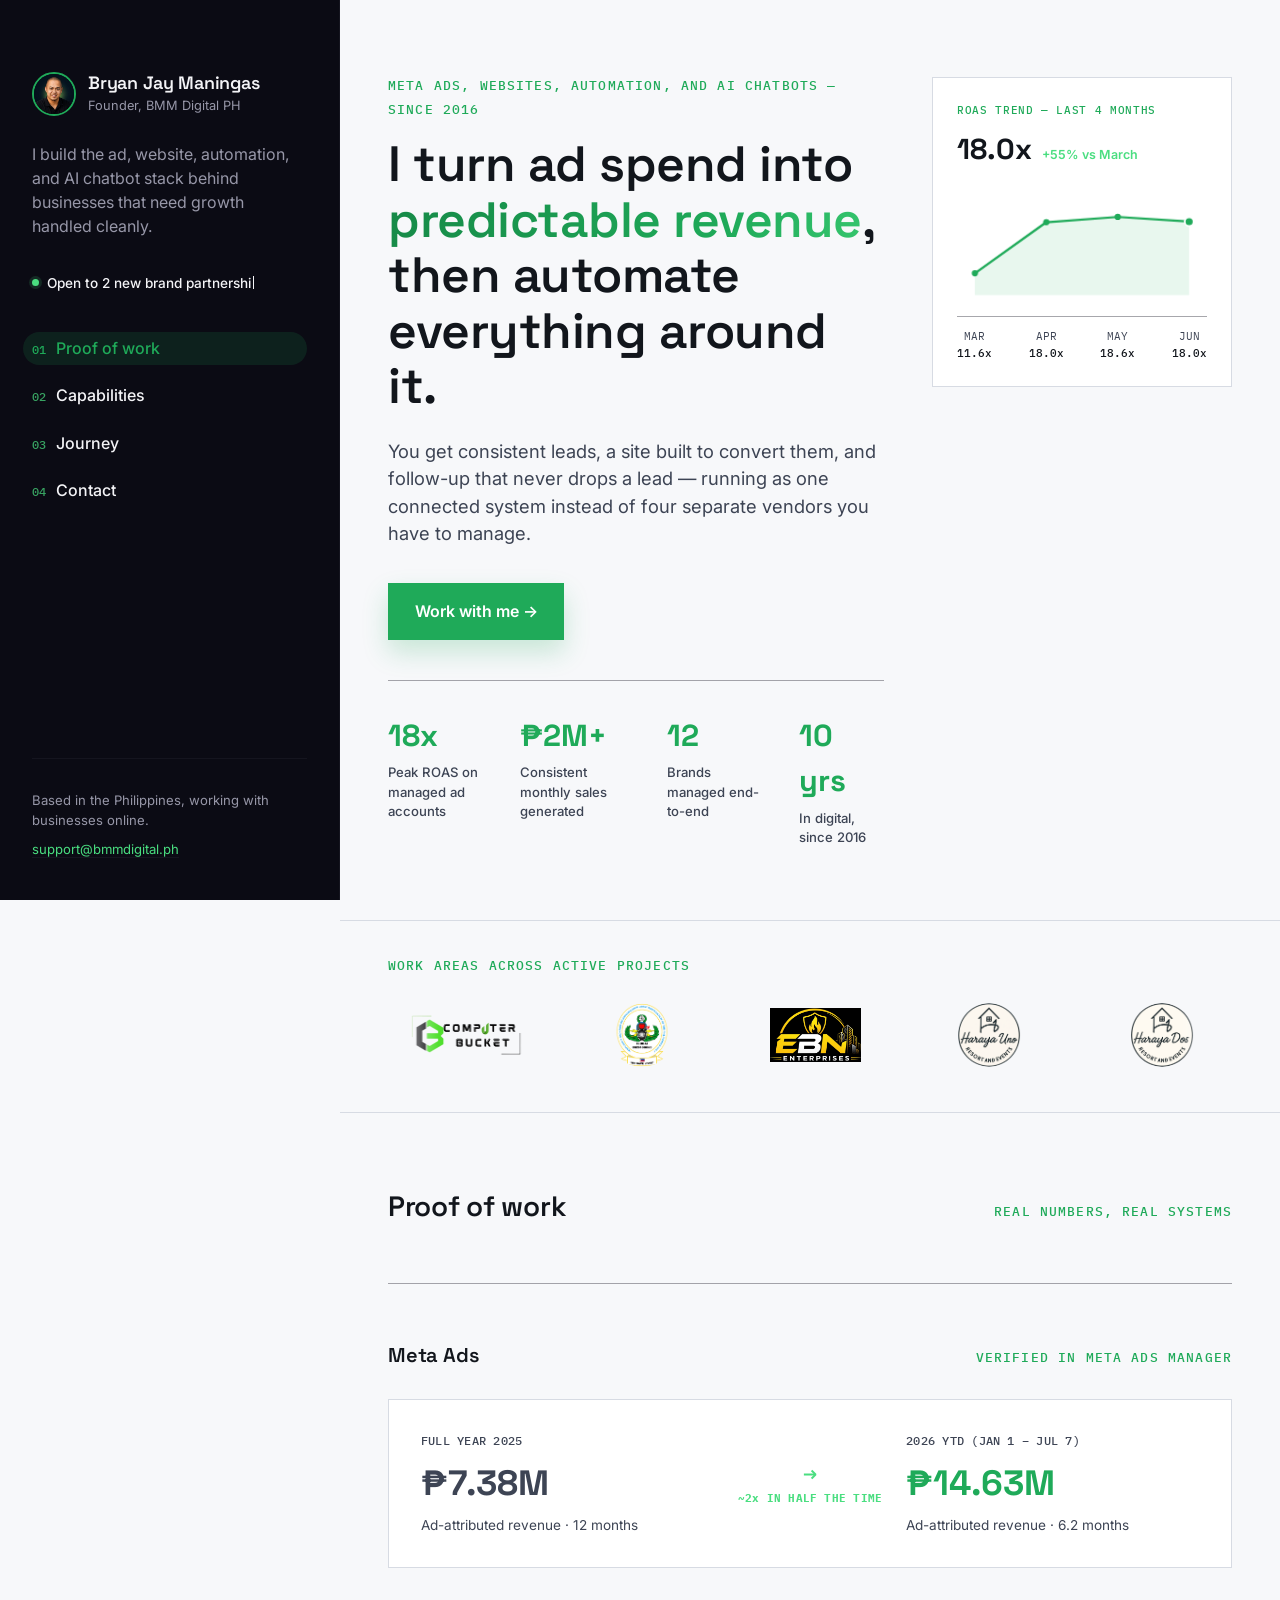
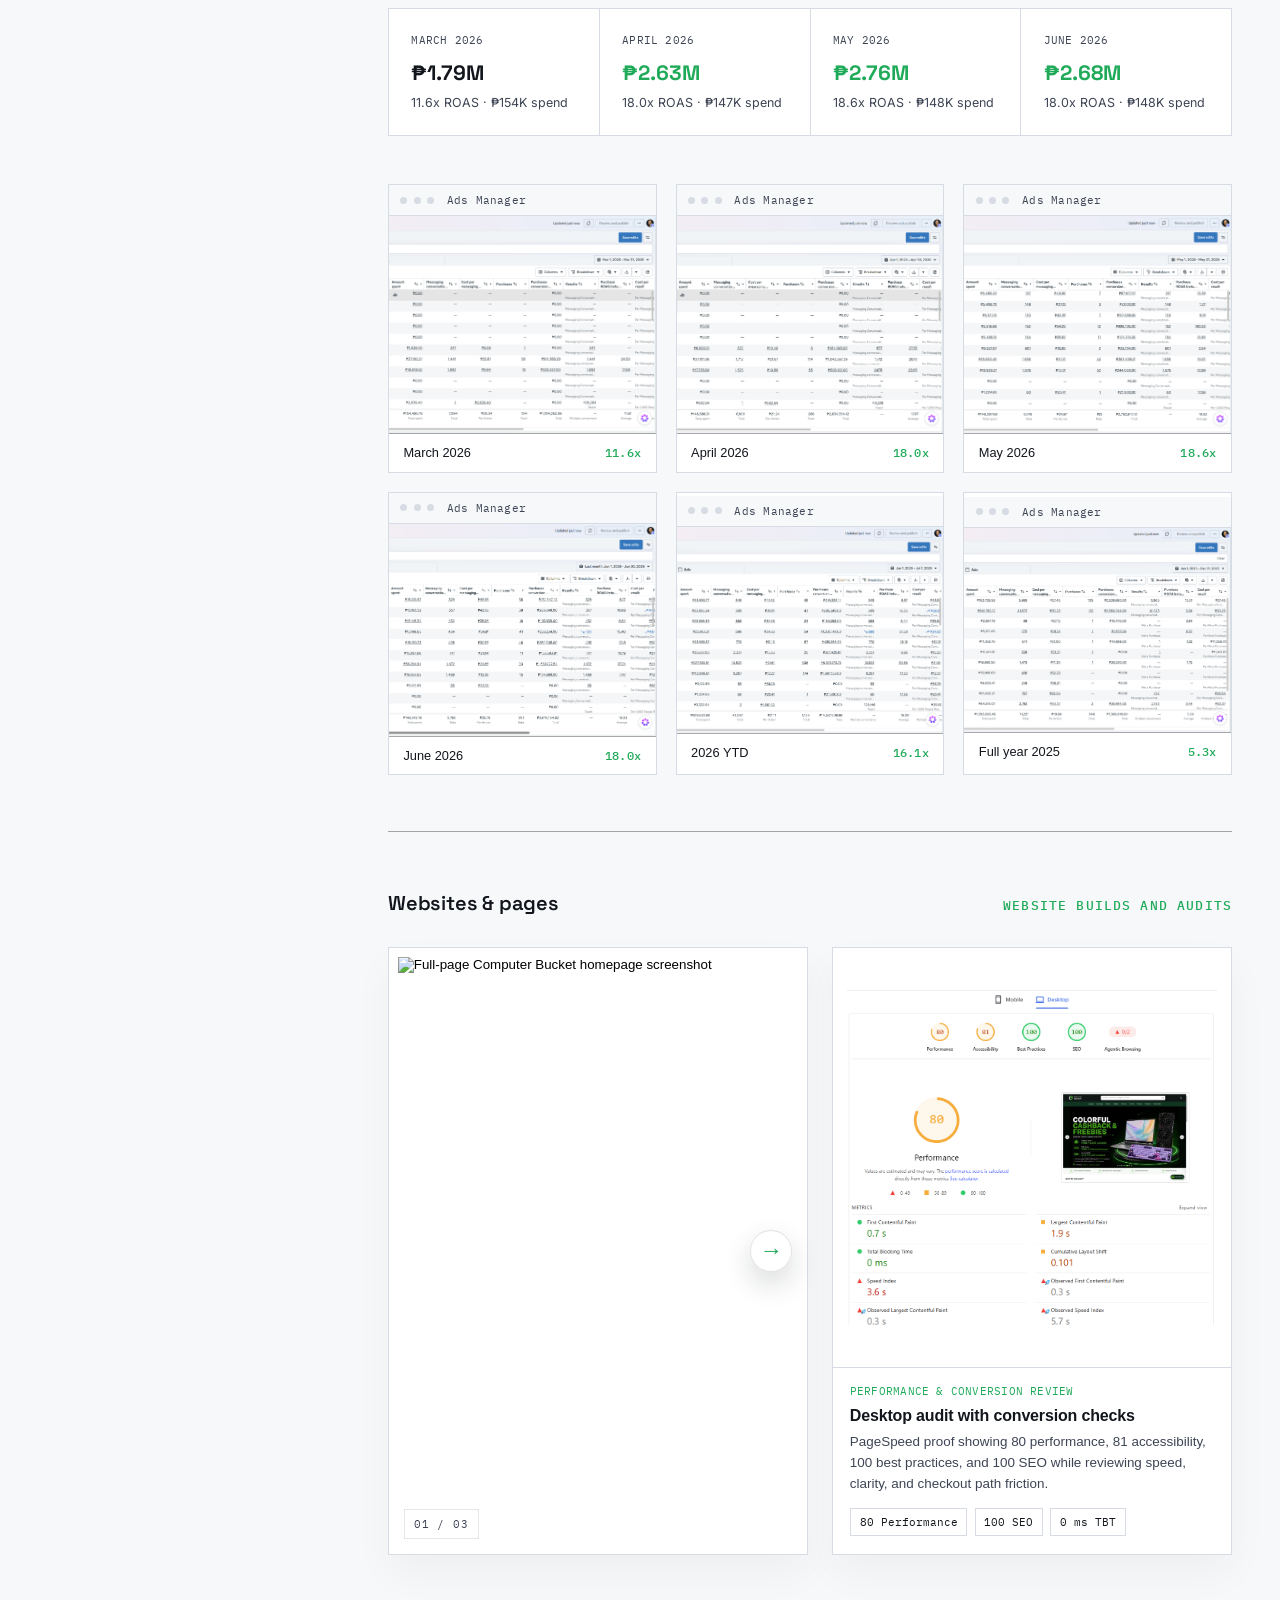
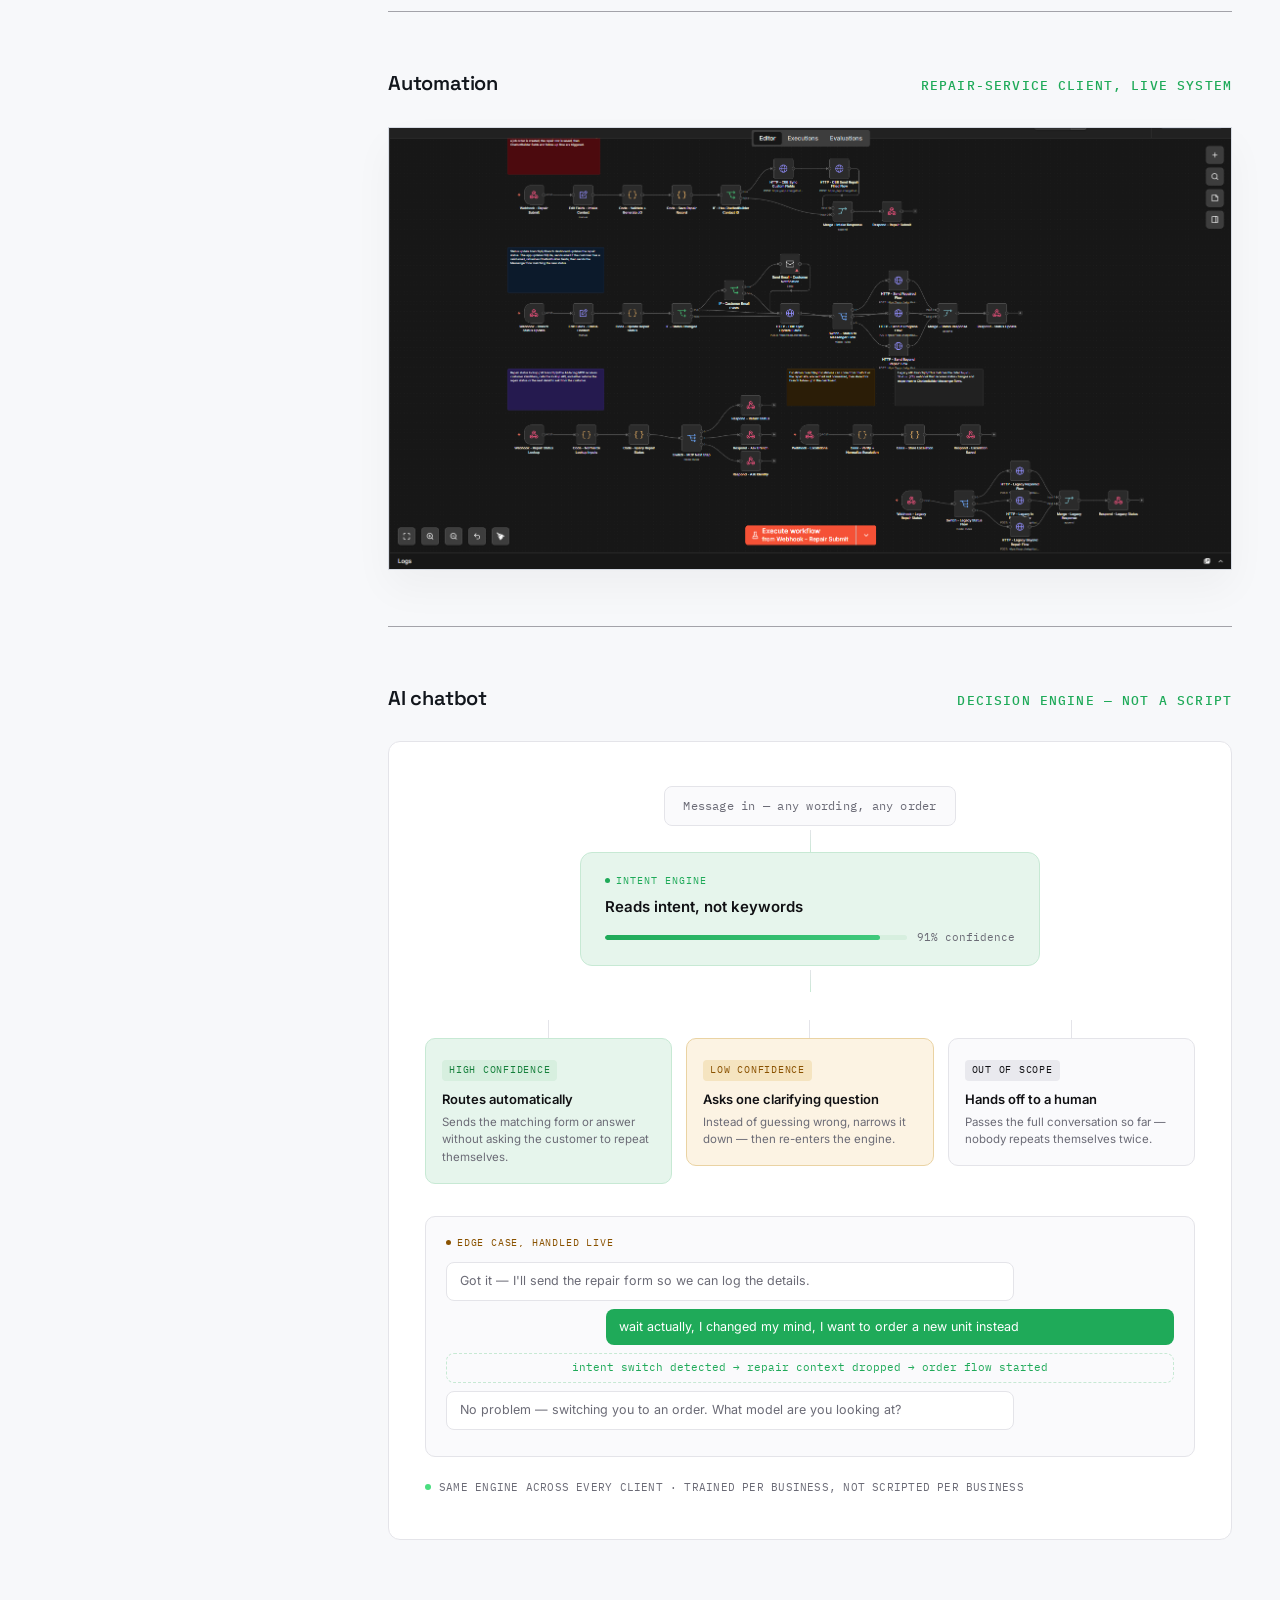
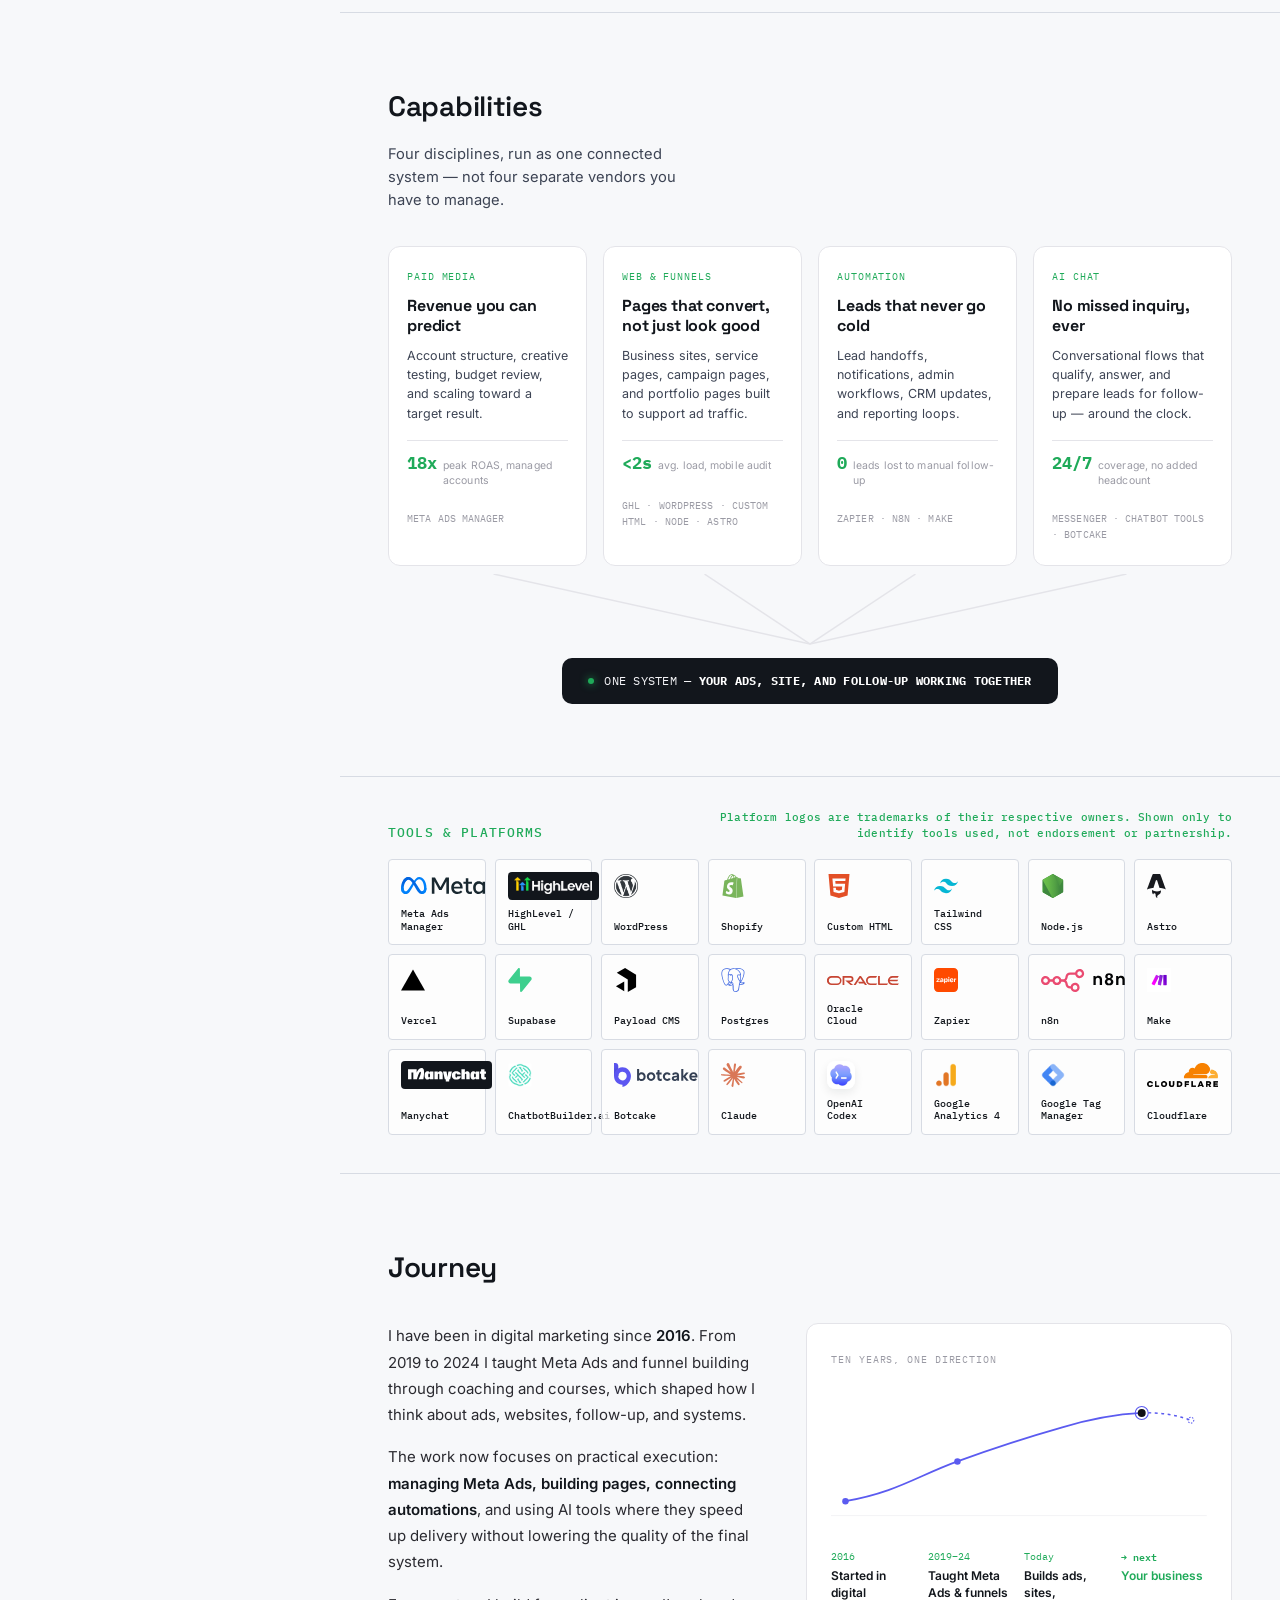
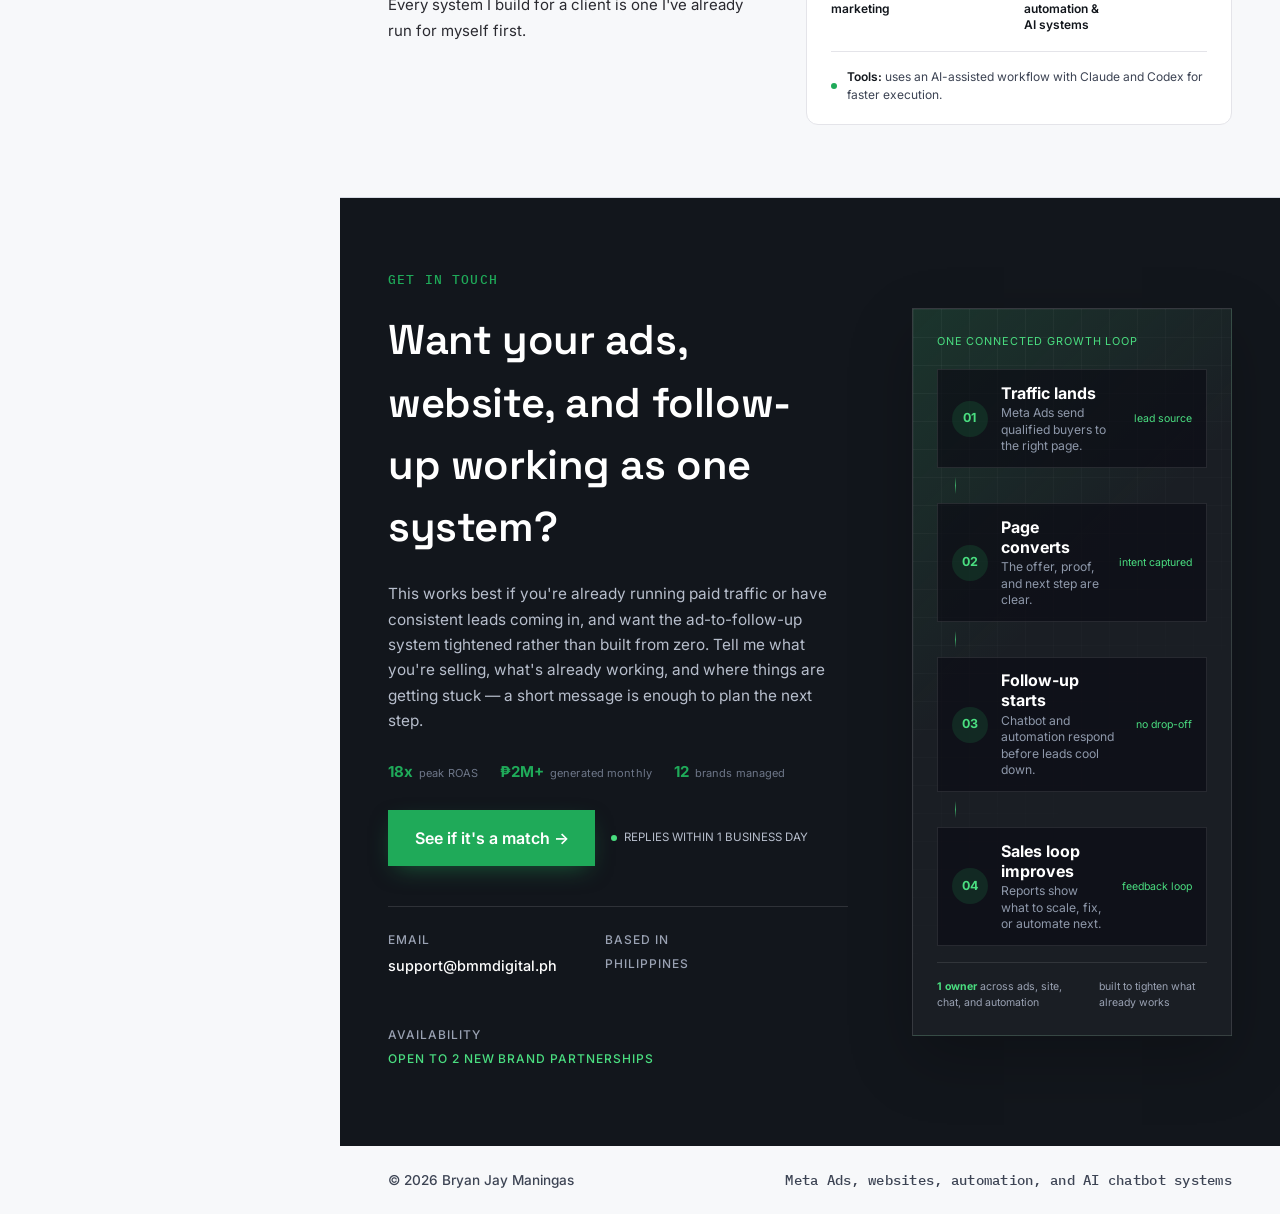
==== index.html @ abdeba74 "chore: snapshot bry portfolio from VM2" ====
<!DOCTYPE html>
<html lang="en">
<head>
<meta charset="UTF-8">
<meta name="viewport" content="width=device-width, initial-scale=1.0">
<title>Bryan Jay Maningas — Meta Ads, Websites, Automation and AI Chatbots</title>
<meta name="description" content="Bryan Jay Maningas helps growth-focused businesses turn ad spend into predictable revenue with Meta Ads, conversion-focused websites, automation, and AI chatbot systems.">
<link rel="icon" href="/favicon.png?v=20260708-profile" type="image/png">
<link rel="apple-touch-icon" href="/apple-touch-icon.png?v=20260708-profile">
<link rel="preconnect" href="https://fonts.googleapis.com">
<link rel="preconnect" href="https://fonts.gstatic.com" crossorigin>
<link href="https://fonts.googleapis.com/css2?family=Space+Grotesk:wght@400;500;600;700&family=Inter:wght@400;500;600&family=IBM+Plex+Mono:wght@400;500&display=swap" rel="stylesheet">
<style>
  :root{
    --base:#F7F8FA;
    --panel:#FFFFFF;
    --ink:#12161C;
    --slate:#3D4454;
    --line:#D7DBE3;
    --accent:#1FAA59;
    --accent-dim:#E8F7EE;
    --signal:#4ADE80;
  }

  *{margin:0;padding:0;box-sizing:border-box;}

  html{scroll-behavior:smooth;}
  @media (prefers-reduced-motion: reduce){
    html{scroll-behavior:auto;}
    *{animation-duration:0.01ms !important; transition-duration:0.01ms !important;}
  }

  body{
    background:var(--base);
    color:var(--ink);
    font-family:'Inter',system-ui,sans-serif;
    line-height:1.5;
    -webkit-font-smoothing:antialiased;
  }

  a{color:inherit;}

  img,
  svg{
    display:block;
    max-width:100%;
  }

  img{height:auto;}

  main,
  section,
  .shell,
  .sidebar,
  .brand,
  .hero-grid,
  .hero-content,
  .hero-chart-card,
  .hero-stats,
  .spec-card,
  .capability,
  .proof-shot,
  .proof-placeholder,
  .chat-preview,
  .contact-section{
    min-width:0;
  }

  .eyebrow,
  h1,
  h2,
  h3,
  p{
    overflow-wrap:break-word;
  }

  :focus-visible{
    outline:2px solid var(--accent);
    outline-offset:3px;
  }

  .mono{
    font-family:'IBM Plex Mono',monospace;
    letter-spacing:0.02em;
  }

  .eyebrow{
    font-family:'IBM Plex Mono',monospace;
    font-size:0.8rem;
    font-weight:500;
    letter-spacing:0.09em;
    text-transform:uppercase;
    color:var(--accent);
  }

  h1,h2,h3{
    font-family:'Space Grotesk',sans-serif;
    font-weight:600;
    letter-spacing:-0.01em;
  }

  /* ---------- LAYOUT SHELL ---------- */
  .shell{
    display:grid;
    grid-template-columns:340px minmax(0,1fr);
    min-height:100vh;
    width:100%;
    max-width:none;
    margin:0;
  }

  @media (max-width:920px){
    .shell{grid-template-columns:1fr;}
  }

  /* ---------- SIDEBAR ---------- */
  .sidebar{
    background:#0B0B14;
    border-right:1px solid #23233066;
    padding:4.5rem 2rem 2.5rem;
    position:sticky;
    top:0;
    height:100vh;
    display:flex;
    flex-direction:column;
    justify-content:space-between;
  }

  @media (max-width:920px){
    .sidebar{
      position:static;
      height:auto;
      border-right:none;
      border-bottom:1px solid #23233066;
      padding:2rem 1.5rem 2.5rem;
    }
  }

  .brand{
    display:flex;
    align-items:center;
    gap:0.75rem;
    margin-bottom:1.6rem;
  }

  .brand-photo{
    width:44px;
    height:44px;
    border-radius:50%;
    object-fit:cover;
    border:2px solid var(--accent);
    flex-shrink:0;
  }

  .brand-name{
    font-family:'Space Grotesk',sans-serif;
    font-weight:600;
    font-size:1.12rem;
    letter-spacing:-0.01em;
    line-height:1.2;
    color:#F4F4F7;
  }
  .brand-role{
    font-size:0.8rem;
    color:#9797A8;
    margin-top:0.15rem;
  }

  .tagline{
    font-size:1rem;
    color:#9797A8;
    max-width:26ch;
    margin-bottom:2.2rem;
  }

  .status-row{
    display:flex;
    align-items:center;
    gap:0.5rem;
    font-size:0.85rem;
    font-weight:500;
    color:#F4F4F7;
    margin-bottom:2.4rem;
  }
  .availability-typewriter{
    color:#F4F4F7;
    white-space:nowrap;
    min-height:1.2em;
  }
  .availability-typewriter::after{
    content:"";
    display:inline-block;
    height:1em;
    margin-left:2px;
    border-right:1px solid currentColor;
    vertical-align:-0.1em;
    animation:typewriter-caret-blink 0.72s step-end infinite;
  }
  .status-dot{
    width:7px;
    height:7px;
    border-radius:50%;
    background:var(--signal);
    box-shadow:0 0 0 3px rgba(74,222,128,0.15);
    flex-shrink:0;
    animation:status-pulse 1.5s ease-in-out infinite;
  }
  @keyframes status-pulse{
    0%,100%{
      transform:scale(1);
      box-shadow:0 0 0 3px rgba(74,222,128,0.15);
      opacity:1;
    }
    50%{
      transform:scale(1.25);
      box-shadow:0 0 0 7px rgba(74,222,128,0.05);
      opacity:0.72;
    }
  }
  @keyframes typewriter-caret-blink{
    0%,100%{opacity:1;}
    50%{opacity:0;}
  }
  @media (prefers-reduced-motion: reduce){
    .status-dot{animation:none;}
    .availability-typewriter::after{animation:none;}
  }

  nav.primary-nav ul{
    list-style:none;
    display:flex;
    flex-direction:column;
    gap:0.9rem;
  }
  nav.primary-nav a{
    text-decoration:none;
    font-size:1rem;
    font-weight:500;
    color:#F4F4F7;
    display:flex;
    align-items:baseline;
    gap:0.6rem;
    margin-left:-0.55rem;
    padding:0.28rem 0.55rem;
    border-radius:999px;
    transition:background 160ms ease, color 160ms ease;
  }
  nav.primary-nav a .mono{
    font-size:0.78rem;
    color:#4ADE80;
    opacity:0.72;
    font-weight:500;
  }
  nav.primary-nav a:hover{
    color:#4ADE80;
    background:rgba(31,170,89,0.08);
  }
  nav.primary-nav a.is-active{
    color:var(--accent);
    background:rgba(31,170,89,0.14);
  }
  nav.primary-nav a.is-active .mono{
    color:var(--accent);
    opacity:1;
  }

  .sidebar-footer{
    font-size:0.82rem;
    color:#9797A8;
    padding-top:2rem;
    border-top:1px solid #23233066;
    margin-top:2.5rem;
  }
  .sidebar-footer p{color:#9797A8;}
  .sidebar-footer a{
    color:#4ADE80;
    text-decoration:underline;
    text-decoration-color:#23233066;
    text-underline-offset:3px;
  }
  .sidebar-footer a:hover{
    color:#F4F4F7;
    text-decoration-color:#4ADE80;
  }

  @media (max-width:920px){
    .sidebar-footer, nav.primary-nav{display:none;}
  }

  /* ---------- MAIN ---------- */
  main{
    width:100%;
    max-width:1280px;
    justify-self:center;
    padding:0;
  }

  section{
    padding:4.5rem 3rem;
    border-bottom:1px solid var(--line);
  }
  @media (max-width:920px){
    section{padding:3rem 1.5rem;}
  }

  /* ---------- HERO ---------- */
  .hero-grid{
    display:grid;
    grid-template-columns:1fr 300px;
    gap:3rem;
    align-items:start;
  }
  @media (max-width:920px){
    .hero-grid{grid-template-columns:1fr;}
  }

  .hero h1{
    font-size:clamp(2.1rem, 4vw, 3.1rem);
    line-height:1.12;
    max-width:18ch;
    margin:1rem 0 1.5rem;
  }
  .hero h1 em{
    font-style:normal;
    color:var(--accent);
  }
  .hero h1 em.hero-aurora-word{
    position:relative;
    display:inline-block;
    color:transparent;
    isolation:isolate;
    vertical-align:baseline;
  }
  .hero h1 em.hero-aurora-word::after{
    content:attr(data-text);
    position:absolute;
    inset:0;
    z-index:2;
    color:transparent;
    background:linear-gradient(110deg, #168947 0%, var(--accent) 28%, var(--signal) 50%, #128A47 72%, var(--accent) 100%);
    background-size:260% 100%;
    -webkit-background-clip:text;
    background-clip:text;
    animation:hero-aurora-text 5.5s ease-in-out infinite;
  }
  @keyframes hero-aurora-text{
    0%,100%{background-position:0% 50%;}
    50%{background-position:100% 50%;}
  }
  @media (prefers-reduced-motion: reduce){
    .hero h1 em.hero-aurora-word::after{animation:none;}
  }
  .hero p{
    font-size:1.15rem;
    color:var(--slate);
    max-width:54ch;
    margin-bottom:2.2rem;
  }

  .hero-stats{
    display:grid;
    grid-template-columns:repeat(4,auto);
    gap:2.2rem;
    margin-top:2.5rem;
    padding-top:2rem;
    border-top:1px solid #23233066;
  }
  @media (max-width:760px){
    .hero-stats{grid-template-columns:1fr 1fr; gap:1.8rem;}
  }
  .stat-value{
    font-family:'Space Grotesk',sans-serif;
    font-size:1.9rem;
    font-weight:700;
    color:var(--accent);
  }
  .stat-label{
    font-size:0.82rem;
    font-weight:500;
    color:var(--slate);
    margin-top:0.3rem;
    max-width:14ch;
  }

  /* Hero chart card */
  .hero-chart-card{
    border:1px solid var(--line);
    background:var(--panel);
    padding:1.5rem;
    margin-top:0.3rem;
  }
  .hero-chart-eyebrow{
    font-size:0.68rem;
    font-weight:500;
    letter-spacing:0.06em;
    color:var(--accent);
    display:block;
  }
  .hero-chart-headline{
    display:flex;
    align-items:baseline;
    gap:0.6rem;
    margin:0.6rem 0 1.1rem;
    flex-wrap:wrap;
  }
  .hero-chart-value{
    font-family:'Space Grotesk',sans-serif;
    font-size:1.8rem;
    font-weight:700;
    color:var(--ink);
  }
  .hero-chart-delta{
    font-size:0.78rem;
    font-weight:600;
    color:var(--signal);
  }
  .hero-chart-svg{
    width:100%;
    height:auto;
    display:block;
  }
  .hero-chart-labels{
    display:flex;
    justify-content:space-between;
    margin-top:0.7rem;
    padding-top:0.7rem;
    border-top:1px solid #23233066;
    font-family:'IBM Plex Mono',monospace;
    font-size:0.66rem;
    color:var(--slate);
    text-align:center;
    line-height:1.6;
  }
  .hero-chart-labels b{
    color:var(--ink);
    font-weight:500;
  }

  /* Stack strip */
  .stack-strip{
    padding:2.4rem 3rem;
    border-bottom:1px solid var(--line);
    display:block;
  }
  .stack-strip.stack-supporting{
    padding:2rem 3rem 2.4rem;
  }
  @media (max-width:920px){
    .stack-strip{padding:1.8rem 1.5rem;}
    .stack-strip.stack-supporting{padding:1.6rem 1.5rem 2rem;}
  }
  .stack-heading{
    display:flex;
    align-items:flex-end;
    justify-content:space-between;
    gap:1.5rem;
    margin-bottom:1.1rem;
  }
  .stack-disclaimer{
    max-width:34rem;
    margin:0;
    font-family:'IBM Plex Mono',monospace;
    font-size:0.66rem;
    font-weight:500;
    line-height:1.55;
    letter-spacing:0.02em;
    color:var(--accent);
    text-align:right;
  }
  .stack-logos{
    display:grid;
    grid-template-columns:repeat(auto-fit,minmax(128px,1fr));
    gap:0.7rem;
  }
  .stack-strip.stack-supporting .stack-logos{
    grid-template-columns:repeat(8,minmax(0,1fr));
    gap:0.55rem;
  }
  .stack-logo-card{
    min-height:88px;
    padding:0.85rem 0.9rem;
    background:rgba(255,255,255,0.72);
    border:1px solid var(--line);
    border-radius:4px;
    display:flex;
    flex-direction:column;
    justify-content:space-between;
    gap:0.75rem;
    box-shadow:0 8px 20px rgba(18,22,28,0.035);
    transition:transform 180ms ease, border-color 180ms ease, box-shadow 180ms ease, background 180ms ease;
  }
  .stack-logo-card:hover{
    transform:translateY(-2px);
    border-color:rgba(31,170,89,0.28);
    background:#fff;
    box-shadow:0 14px 28px rgba(18,22,28,0.07);
  }
  .stack-logo-mark{
    height:34px;
    display:flex;
    align-items:center;
    justify-content:flex-start;
  }
  .stack-logo-mark img{
    width:auto;
    max-width:98px;
    max-height:31px;
    object-fit:contain;
  }
  .stack-logo-mark.is-dark{
    width:max-content;
    min-width:86px;
    padding:0.32rem 0.5rem;
    background:#12161C;
    border-radius:4px;
  }
  .stack-logo-mark.is-dark img{
    max-width:92px;
    max-height:22px;
  }
  .stack-logo-mark.is-wide img{
    max-width:110px;
  }
  .stack-logo-mark.is-app-icon img{
    width:34px;
    height:34px;
    max-width:34px;
    max-height:34px;
    border-radius:8px;
    object-fit:cover;
    box-shadow:0 4px 10px rgba(18,22,28,0.08);
  }
  .stack-logo-name{
    font-family:'IBM Plex Mono',monospace;
    font-size:0.68rem;
    font-weight:500;
    color:var(--ink);
    line-height:1.35;
  }
  .stack-strip.stack-supporting .stack-logo-card{
    min-height:74px;
    padding:0.7rem 0.75rem;
    gap:0.55rem;
    box-shadow:none;
  }
  .stack-strip.stack-supporting .stack-logo-mark{
    height:28px;
  }
  .stack-strip.stack-supporting .stack-logo-mark img{
    max-width:84px;
    max-height:24px;
  }
  .stack-strip.stack-supporting .stack-logo-mark.is-dark{
    min-width:74px;
    padding:0.24rem 0.42rem;
  }
  .stack-strip.stack-supporting .stack-logo-mark.is-dark img{
    max-width:78px;
    max-height:18px;
  }
  .stack-strip.stack-supporting .stack-logo-mark.is-wide img{
    max-width:94px;
  }
  .stack-strip.stack-supporting .stack-logo-mark.is-app-icon img{
    width:28px;
    height:28px;
    max-width:28px;
    max-height:28px;
  }
  .stack-strip.stack-supporting .stack-logo-name{
    font-size:0.62rem;
    line-height:1.25;
  }
  .stack-text-mark{
    width:max-content;
    min-width:58px;
    padding:0.3rem 0.55rem;
    border:1px solid var(--line);
    border-radius:4px;
    background:var(--panel);
    font-family:'IBM Plex Mono',monospace;
    font-size:0.74rem;
    font-weight:500;
    letter-spacing:0.01em;
    color:var(--ink);
  }
  @media (max-width:1180px){
    .stack-strip.stack-supporting .stack-logos{
      grid-template-columns:repeat(4,minmax(0,1fr));
    }
  }
  @media (max-width:760px){
    .stack-heading{
      display:block;
    }
    .stack-disclaimer{
      margin-top:0.75rem;
      text-align:left;
    }
    .stack-logos{
      grid-template-columns:repeat(2,minmax(0,1fr));
      gap:0.65rem;
    }
    .stack-strip.stack-supporting .stack-logos{
      grid-template-columns:repeat(2,minmax(0,1fr));
    }
    .stack-logo-card{
      min-height:84px;
      padding:0.78rem;
    }
  }

  .btn-primary{
    display:inline-flex;
    align-items:center;
    gap:0.5rem;
    background:var(--accent);
    color:#fff;
    text-decoration:none;
    font-size:1rem;
    font-weight:600;
    padding:0.95rem 1.6rem;
    border:1px solid var(--accent);
    transition:transform 180ms ease, background-color 180ms ease, border-color 180ms ease, box-shadow 180ms ease;
    transform:translateZ(0);
    box-shadow:0 12px 26px rgba(31,170,89,0.22);
  }
  .btn-primary:hover{
    background:#18894A;
    border-color:#18894A;
    transform:scale(1.02);
    box-shadow:0 16px 30px rgba(31,170,89,0.18);
  }
  .btn-primary:active{
    transform:scale(0.995);
  }
  @media (prefers-reduced-motion: reduce){
    .btn-primary{
      transition:none;
    }
    .btn-primary:hover,
    .btn-primary:active{
      transform:none;
      box-shadow:none;
    }
  }

  .stat-value{
    transition:opacity 220ms ease, transform 220ms ease;
  }
  .stat-value.is-pending{
    opacity:0.7;
    transform:translateY(4px);
  }
  .hero-chart-line,
  .hero-chart-area,
  .hero-chart-point{
    transition:opacity 240ms ease;
  }
  .hero-chart-svg.is-animating .hero-chart-line{
    stroke-dasharray:320;
    stroke-dashoffset:320;
    animation:hero-chart-line-draw 900ms cubic-bezier(0.22,1,0.36,1) forwards;
  }
  .hero-chart-svg.is-animating .hero-chart-area{
    opacity:0;
    animation:hero-chart-area-fade 560ms ease forwards;
    animation-delay:220ms;
  }
  .hero-chart-svg.is-animating .hero-chart-point{
    opacity:0;
    animation:hero-chart-point-fade 260ms ease forwards;
  }
  .hero-chart-svg.is-animating .hero-chart-point:nth-of-type(1){animation-delay:320ms;}
  .hero-chart-svg.is-animating .hero-chart-point:nth-of-type(2){animation-delay:430ms;}
  .hero-chart-svg.is-animating .hero-chart-point:nth-of-type(3){animation-delay:540ms;}
  .hero-chart-svg.is-animating .hero-chart-point:nth-of-type(4){animation-delay:650ms;}
  @keyframes hero-chart-line-draw{
    to{stroke-dashoffset:0;}
  }
  @keyframes hero-chart-area-fade{
    from{opacity:0;}
    to{opacity:1;}
  }
  @keyframes hero-chart-point-fade{
    from{opacity:0;}
    to{opacity:1;}
  }
  @media (prefers-reduced-motion: reduce){
    .hero-chart-svg.is-animating .hero-chart-line,
    .hero-chart-svg.is-animating .hero-chart-area,
    .hero-chart-svg.is-animating .hero-chart-point{
      animation:none;
      opacity:1;
      stroke-dasharray:none;
      stroke-dashoffset:0;
    }
    .stat-value{
      transition:none;
    }
    .stat-value.is-pending{
      opacity:1;
      transform:none;
    }
  }


  /* ---------- PROOF SECTION ---------- */
  .proof-compare{
    display:grid;
    grid-template-columns:1fr auto 1fr;
    gap:1.5rem;
    align-items:center;
    border:1px solid var(--line);
    background:var(--panel);
    padding:2rem;
    margin-bottom:2.5rem;
  }
  @media (max-width:760px){
    .proof-compare{grid-template-columns:1fr; text-align:center;}
  }
  .proof-compare-block .mono{
    font-size:0.72rem;
    font-weight:500;
    color:var(--slate);
    display:block;
    margin-bottom:0.5rem;
  }
  .proof-compare-value{
    font-family:'Space Grotesk',sans-serif;
    font-size:2.2rem;
    font-weight:700;
  }
  .proof-compare-value.dim{color:var(--slate);}
  .proof-compare-value.hot{color:var(--accent);}
  .proof-compare-sub{
    font-size:0.85rem;
    color:var(--slate);
    margin-top:0.3rem;
  }
  .proof-compare-arrow{
    font-family:'Space Grotesk',sans-serif;
    font-size:1.1rem;
    font-weight:700;
    color:var(--signal);
    text-align:center;
    white-space:nowrap;
  }
  .proof-compare-arrow .mono{
    font-size:0.7rem;
    color:var(--signal);
    display:block;
    margin-top:0.2rem;
  }

  .proof-months{
    display:grid;
    grid-template-columns:repeat(4,1fr);
    gap:1px;
    background:var(--line);
    border:1px solid var(--line);
    margin-bottom:3rem;
  }
  @media (max-width:760px){
    .proof-months{grid-template-columns:1fr 1fr;}
  }
  .proof-month{
    background:var(--panel);
    padding:1.4rem;
  }
  .proof-month .mono{
    font-size:0.7rem;
    color:var(--slate);
    display:block;
    margin-bottom:0.6rem;
  }
  .proof-month-rev{
    font-family:'Space Grotesk',sans-serif;
    font-size:1.3rem;
    font-weight:700;
  }
  .proof-month-rev.hit{color:var(--accent);}
  .proof-month-roas{
    font-size:0.78rem;
    color:var(--slate);
    margin-top:0.3rem;
  }

  .proof-gallery{
    display:grid;
    grid-template-columns:repeat(3,1fr);
    gap:1.2rem;
  }
  @media (max-width:760px){
    .proof-gallery{grid-template-columns:1fr 1fr;}
  }
  @media (max-width:500px){
    .proof-gallery{grid-template-columns:1fr;}
  }
  .proof-shot{
    border:1px solid var(--line);
    background:var(--panel);
    cursor:zoom-in;
    overflow:hidden;
    padding:0;
  }
  .proof-shot-chrome{
    display:flex;
    align-items:center;
    gap:0.4rem;
    padding:0.5rem 0.7rem;
    border-bottom:1px solid var(--line);
    background:var(--base);
  }
  .proof-shot-chrome span{
    width:7px;
    height:7px;
    border-radius:50%;
    background:var(--line);
    display:inline-block;
  }
  .proof-shot-chrome .label{
    font-family:'IBM Plex Mono',monospace;
    font-size:0.68rem;
    color:var(--slate);
    margin-left:0.4rem;
    width:auto;
    height:auto;
    border-radius:0;
    background:none;
  }
  .proof-shot img{
    width:100%;
    display:block;
    transition:transform 0.2s ease;
  }
  .proof-shot:hover img{transform:scale(1.03);}
  .proof-shot-caption{
    padding:0.7rem 0.9rem;
    font-size:0.8rem;
    font-weight:500;
    color:var(--ink);
    border-top:1px solid #23233066;
    display:flex;
    justify-content:space-between;
  }
  .proof-shot-caption span.mono{
    color:var(--accent);
    font-size:0.75rem;
  }

  /* ---------- LOGO MARQUEE ---------- */
  .marquee-section{
    padding:2.2rem 3rem;
    border-bottom:1px solid var(--line);
  }
  @media (max-width:920px){
    .marquee-section{padding:1.8rem 1.5rem;}
  }
  .marquee-section .eyebrow{display:block; margin-bottom:1.1rem;}
  .marquee-viewport{
    overflow:hidden;
    width:100%;
    max-width:100%;
    -webkit-mask-image:linear-gradient(to right, transparent, black 6%, black 94%, transparent);
    mask-image:linear-gradient(to right, transparent, black 6%, black 94%, transparent);
  }
  .marquee-track{
    display:flex;
    gap:0.85rem;
    width:max-content;
    animation:marquee-scroll 28s linear infinite;
  }
  .marquee-viewport:hover .marquee-track{animation-play-state:paused;}
  @keyframes marquee-scroll{
    from{transform:translateX(0);}
    to{transform:translateX(-50%);}
  }
  @media (prefers-reduced-motion: reduce){
    .marquee-track{animation:none; flex-wrap:wrap; width:auto;}
  }
  .marquee-logo{
    flex:0 0 auto;
    display:flex;
    align-items:center;
    justify-content:center;
    width:160px;
    height:84px;
    padding:0.5rem 0.85rem;
  }
  .marquee-logo img{
    width:100%;
    height:100%;
    object-fit:contain;
    filter:saturate(0.94);
  }
  .marquee-logo.is-wide img{
    max-width:136px;
    max-height:54px;
  }
  .marquee-logo.is-round img{
    max-width:64px;
    max-height:64px;
    border-radius:50%;
  }
  @media (max-width:760px){
    .marquee-logo{
      width:148px;
      height:74px;
      padding:0.7rem 0.85rem;
    }
    .marquee-logo.is-wide img{
      max-width:118px;
      max-height:46px;
    }
    .marquee-logo.is-round img{
      max-width:52px;
      max-height:52px;
    }
  }

  /* ---------- PROOF SUB-SECTIONS ---------- */
  .proof-sub{
    margin-top:3.5rem;
    padding-top:3.5rem;
    border-top:1px solid #23233066;
  }
  .proof-sub:first-of-type{margin-top:0; padding-top:0; border-top:none;}
  .proof-sub-head{
    display:flex;
    align-items:baseline;
    justify-content:space-between;
    margin-bottom:1.8rem;
    flex-wrap:wrap;
    gap:0.8rem;
  }
  .proof-sub-head h3{
    font-size:1.25rem;
  }

  .proof-placeholder-row{
    display:grid;
    grid-template-columns:1fr 1fr;
    gap:1.5rem;
  }
  .automation-proof-row{
    grid-template-columns:1fr;
  }
  @media (max-width:760px){
    .proof-placeholder-row{grid-template-columns:1fr;}
  }
  .proof-placeholder{
    border:1.5px dashed var(--line);
    background:var(--panel);
    min-height:240px;
    display:flex;
    flex-direction:column;
    align-items:center;
    justify-content:center;
    gap:0.6rem;
    padding:2rem;
    text-align:center;
  }
  .proof-placeholder-icon{
    width:38px;
    height:38px;
    border:1.5px solid var(--line);
    border-radius:50%;
    display:flex;
    align-items:center;
    justify-content:center;
    font-size:1.2rem;
    color:var(--accent);
  }
  .proof-placeholder-label{
    font-size:0.95rem;
    font-weight:600;
    color:var(--ink);
  }
  .proof-placeholder-sub{
    font-size:0.82rem;
    color:var(--slate);
    max-width:28ch;
  }

  .website-proof-grid{
    align-items:stretch;
    grid-template-columns:minmax(0,1.05fr) minmax(0,1fr);
  }
  .site-proof-card{
    border:1px solid var(--line);
    background:var(--panel);
    padding:0;
    text-align:left;
    cursor:zoom-in;
    overflow:hidden;
    display:flex;
    flex-direction:column;
    min-height:100%;
    box-shadow:0 18px 38px rgba(18,22,28,0.04);
    transition:transform 180ms ease, border-color 180ms ease, box-shadow 180ms ease;
  }
  .site-proof-card:hover{
    transform:translateY(-2px);
    border-color:rgba(31,170,89,0.28);
    box-shadow:0 24px 48px rgba(18,22,28,0.08);
  }
  .site-proof-card:focus-visible{
    outline:2px solid var(--accent);
    outline-offset:3px;
  }
  .site-proof-media{
    height:clamp(300px,34vw,420px);
    padding:0.85rem;
    background:#fff;
    border-bottom:1px solid var(--line);
    display:flex;
    align-items:center;
    justify-content:center;
  }
  .site-proof-card.is-tall .site-proof-media{
    height:clamp(360px,44vw,540px);
  }
  .site-proof-card.is-image-only .site-proof-media{
    flex:1 1 0;
    height:auto;
    min-height:0;
    padding:0.55rem;
    border-bottom:none;
  }
  .site-proof-carousel{
    position:relative;
    min-height:100%;
  }
  .site-proof-carousel > .site-proof-card{
    width:100%;
    height:100%;
  }
  .site-proof-next{
    position:absolute;
    top:50%;
    right:1rem;
    width:42px;
    height:42px;
    border-radius:50%;
    border:1px solid rgba(17,17,20,0.12);
    background:rgba(255,255,255,0.92);
    color:var(--accent);
    display:flex;
    align-items:center;
    justify-content:center;
    font-size:1.45rem;
    font-weight:700;
    line-height:1;
    cursor:pointer;
    box-shadow:0 12px 28px rgba(18,22,28,0.16);
    transform:translateY(-50%);
    transition:transform 180ms ease, background 180ms ease, color 180ms ease;
    z-index:2;
  }
  .site-proof-next:hover{
    background:var(--accent);
    color:#fff;
    transform:translateY(-50%) scale(1.04);
  }
  .site-proof-counter{
    position:absolute;
    left:1rem;
    bottom:1rem;
    border:1px solid rgba(17,17,20,0.1);
    background:rgba(255,255,255,0.9);
    color:var(--slate);
    font-family:'IBM Plex Mono',monospace;
    font-size:0.68rem;
    letter-spacing:0.08em;
    padding:0.38rem 0.55rem;
    z-index:2;
  }
  .automation-proof-card{
    cursor:zoom-in;
    width:100%;
  }
  .automation-proof-card .site-proof-media{
    flex:0 0 auto;
    height:auto;
    padding:0;
    background:#0F1115;
    border-bottom:none;
  }
  .automation-proof-card .site-proof-media img{
    width:100%;
    height:auto;
    max-height:100%;
    object-fit:contain;
  }
  .site-proof-media img{
    width:100%;
    height:100%;
    object-fit:contain;
    display:block;
  }
  .site-proof-meta{
    padding:1rem 1.05rem 1.1rem;
  }
  .site-proof-meta .mono{
    display:block;
    margin-bottom:0.55rem;
    color:var(--accent);
    font-size:0.68rem;
  }
  .site-proof-meta h4{
    margin:0 0 0.45rem;
    font-size:1rem;
    letter-spacing:-0.01em;
    color:var(--ink);
  }
  .site-proof-meta p{
    margin:0;
    color:var(--slate);
    font-size:0.84rem;
    line-height:1.55;
  }
  .site-proof-tags{
    margin-top:0.85rem;
    display:flex;
    flex-wrap:wrap;
    gap:0.45rem;
  }
  .site-proof-tags span{
    border:1px solid var(--line);
    background:#fff;
    padding:0.38rem 0.55rem;
    font-family:'IBM Plex Mono',monospace;
    font-size:0.66rem;
    color:var(--ink);
  }
  @media (max-width:760px){
    .website-proof-grid{
      grid-template-columns:1fr;
    }
    .site-proof-media,
    .site-proof-card.is-tall .site-proof-media{
      height:360px;
    }
    .site-proof-card.is-image-only .site-proof-media{
      flex:0 0 auto;
      height:420px;
      min-height:0;
    }
    .automation-proof-card .site-proof-media{
      height:auto;
      padding:0;
    }
  }

  /* Automation flow diagram */
  .flow-list{
    display:grid;
    grid-template-columns:repeat(2,minmax(0,1fr));
    gap:1.65rem 4.6rem;
    align-items:stretch;
    position:relative;
    padding:3rem 4rem;
    border:1px solid var(--line);
    border-radius:28px;
    background:#DCE9FF;
    box-shadow:0 24px 60px rgba(18,22,28,0.08);
    overflow:hidden;
  }
  .flow-list::before,
  .flow-list::after{
    content:"";
    position:absolute;
    border-radius:50%;
    pointer-events:none;
  }
  .flow-list::before{
    width:58%;
    height:72%;
    left:10%;
    top:12%;
    background:rgba(255,255,255,0.22);
    filter:blur(1px);
  }
  .flow-list::after{
    width:44%;
    height:68%;
    right:9%;
    top:16%;
    background:rgba(31,170,89,0.08);
  }
  .flow-step{
    position:relative;
    z-index:1;
    min-height:104px;
    padding:0;
    border:none;
    background:transparent;
    display:grid;
    grid-template-columns:3.4rem minmax(0,1fr);
    gap:0.85rem;
    align-items:center;
    box-shadow:none;
  }
  .flow-step:nth-child(1){grid-column:1; grid-row:1;}
  .flow-step:nth-child(2){grid-column:2; grid-row:1;}
  .flow-step:nth-child(3){grid-column:2; grid-row:2;}
  .flow-step:nth-child(4){grid-column:1; grid-row:2;}
  .flow-step:nth-child(5){grid-column:1; grid-row:3;}
  .flow-step:nth-child(6){grid-column:2; grid-row:3;}
  .flow-step:nth-child(7){
    grid-column:1 / -1;
    grid-row:4;
    width:min(560px,100%);
    justify-self:center;
  }
  .flow-step::after{
    content:"\2192";
    position:absolute;
    top:50%;
    right:-3.05rem;
    transform:translateY(-50%);
    width:2rem;
    height:2rem;
    border:1px solid var(--line);
    border-radius:50%;
    background:rgba(255,255,255,0.76);
    color:var(--accent);
    display:flex;
    align-items:center;
    justify-content:center;
    font-family:'IBM Plex Mono',monospace;
    font-size:0.82rem;
    box-shadow:0 10px 24px rgba(18,22,28,0.08);
    z-index:2;
  }
  .flow-step:nth-child(2)::after,
  .flow-step:nth-child(4)::after,
  .flow-step:nth-child(6)::after{
    content:"\2193";
    top:auto;
    right:auto;
    left:50%;
    bottom:-1.85rem;
    transform:translateX(-50%);
  }
  .flow-step:nth-child(3)::after{
    content:"\2190";
    right:auto;
    left:-3.05rem;
  }
  .flow-step:nth-child(5)::after{content:"\2192";}
  .flow-step:nth-child(7)::after{
    display:none;
  }
  .flow-step-node{
    display:flex;
    align-items:center;
    justify-content:center;
  }
  .flow-step-dot{
    width:3.4rem;
    height:3.4rem;
    border-radius:50%;
    border:4px solid rgba(255,255,255,0.74);
    color:#fff;
    background:var(--accent);
    font-family:'IBM Plex Mono',monospace;
    font-size:0.82rem;
    font-weight:700;
    display:flex;
    align-items:center;
    justify-content:center;
    flex-shrink:0;
    box-shadow:0 16px 32px rgba(18,22,28,0.18);
  }
  .flow-step:nth-child(1) .flow-step-dot{background:#D62F8E;}
  .flow-step:nth-child(2) .flow-step-dot{background:#2563EB;}
  .flow-step:nth-child(3) .flow-step-dot{background:#16A34A;}
  .flow-step:nth-child(4) .flow-step-dot{background:#F59E0B;}
  .flow-step:nth-child(5) .flow-step-dot{background:#F43F5E;}
  .flow-step:nth-child(6) .flow-step-dot{background:#0F766E;}
  .flow-step:nth-child(7) .flow-step-dot{background:#123B7A;}
  .flow-step-line{
    display:none;
  }
  .flow-step-body{
    display:flex;
    flex-direction:column;
    min-height:86px;
    justify-content:center;
    padding:0.82rem 1.05rem;
    background:#fff;
    border:1px solid rgba(255,255,255,0.85);
    border-radius:999px;
    box-shadow:0 16px 34px rgba(18,22,28,0.13);
  }
  .flow-step-title{
    font-weight:600;
    font-size:0.88rem;
    margin-bottom:0.18rem;
    color:var(--ink);
    line-height:1.25;
  }
  .flow-step-desc{
    font-size:0.72rem;
    color:var(--slate);
    line-height:1.35;
    display:-webkit-box;
    -webkit-line-clamp:2;
    -webkit-box-orient:vertical;
    overflow:hidden;
  }
  .flow-step-tag{
    display:inline-block;
    width:max-content;
    max-width:100%;
    margin-top:0.38rem;
    font-family:'IBM Plex Mono',monospace;
    font-size:0.58rem;
    font-weight:500;
    color:var(--accent);
    background:var(--accent-dim);
    padding:0.16rem 0.46rem;
    border-radius:999px;
  }
  @media (max-width:1100px){
    .flow-list{
      grid-template-columns:repeat(2,minmax(0,1fr));
      gap:1rem;
      padding:1.2rem;
      border-radius:20px;
    }
    .flow-step,
    .flow-step:nth-child(1),
    .flow-step:nth-child(2),
    .flow-step:nth-child(3),
    .flow-step:nth-child(4),
    .flow-step:nth-child(5),
    .flow-step:nth-child(6),
    .flow-step:nth-child(7){
      grid-column:auto;
      grid-row:auto;
      width:auto;
    }
    .flow-step::after{
      display:none;
    }
    .flow-step-body{
      border-radius:22px;
    }
  }
  @media (max-width:640px){
    .flow-list{
      grid-template-columns:1fr;
      padding:0.85rem;
    }
    .flow-step{
      min-height:0;
      grid-template-columns:3rem 1fr;
    }
    .flow-step-dot{
      width:3rem;
      height:3rem;
    }
    .flow-step-tag{
      margin-top:0.45rem;
    }
    .flow-step-desc{
      -webkit-line-clamp:3;
    }
  }

  /* n8n-style workflow board */
  .flow-list{
    display:block;
    position:relative;
    min-height:520px;
    padding:0;
    border:1px solid rgba(31,170,89,0.18);
    border-radius:10px;
    background-color:#DDEEFF;
    background-image:radial-gradient(rgba(31,170,89,0.18) 1px, transparent 1px);
    background-size:18px 18px;
    box-shadow:0 24px 60px rgba(18,22,28,0.08);
    overflow:hidden;
  }
  .flow-list::before,
  .flow-list::after{
    content:none;
  }
  .workflow-title{
    position:absolute;
    top:1rem;
    left:1.15rem;
    z-index:2;
  }
  .workflow-title strong{
    display:block;
    font-family:'Space Grotesk',sans-serif;
    font-size:1.35rem;
    line-height:1.1;
    letter-spacing:-0.02em;
    color:var(--ink);
  }
  .workflow-title span{
    display:block;
    margin-top:0.35rem;
    font-family:'IBM Plex Mono',monospace;
    font-size:0.68rem;
    letter-spacing:0.08em;
    text-transform:uppercase;
    color:var(--accent);
  }
  .workflow-lines{
    position:absolute;
    inset:0;
    z-index:1;
    width:100%;
    height:100%;
    pointer-events:none;
  }
  .workflow-lines path{
    fill:none;
    stroke:#7D8897;
    stroke-width:2;
    stroke-linecap:round;
    stroke-linejoin:round;
  }
  .workflow-lines .tool-line{
    stroke:var(--accent);
    stroke-dasharray:7 8;
    stroke-width:1.7;
  }
  .workflow-node,
  .workflow-tool{
    position:absolute;
    z-index:2;
  }
  .workflow-node{
    min-height:78px;
    display:flex;
    align-items:center;
    gap:0.85rem;
    padding:0.9rem 1rem;
    border:1px solid rgba(18,22,28,0.28);
    border-radius:7px;
    background:#fff;
    box-shadow:0 12px 28px rgba(18,22,28,0.12);
  }
  .workflow-icon{
    width:2.25rem;
    height:2.25rem;
    flex:0 0 auto;
    border-radius:8px;
    display:flex;
    align-items:center;
    justify-content:center;
    font-family:'IBM Plex Mono',monospace;
    font-size:0.72rem;
    font-weight:700;
    color:#fff;
    background:var(--accent);
  }
  .workflow-icon.is-trigger{background:#FF5A4F;}
  .workflow-icon.is-agent{background:#12161C;}
  .workflow-icon.is-router{background:#14934B;}
  .workflow-icon.is-output{background:#D62F68;}
  .workflow-node strong,
  .workflow-tool strong{
    display:block;
    color:var(--ink);
    font-size:0.9rem;
    line-height:1.25;
  }
  .workflow-node small,
  .workflow-tool small{
    display:block;
    margin-top:0.18rem;
    color:var(--slate);
    font-size:0.72rem;
    line-height:1.35;
  }
  .workflow-node .mono{
    display:block;
    margin-bottom:0.16rem;
    color:var(--accent);
    font-size:0.58rem;
    letter-spacing:0.04em;
  }
  .node-webhook{left:4.6%; top:33%; width:15%;}
  .node-agent{left:25.5%; top:27%; width:26%;}
  .node-router{left:62%; top:39%; width:10.2%; min-height:88px; justify-content:center;}
  .node-output-primary{right:3.8%; top:22%; width:17%;}
  .node-output-secondary{right:3.8%; top:58%; width:17%;}
  .workflow-tool{
    width:7.6rem;
    text-align:center;
    color:#F4F4F7;
  }
  .workflow-tool-icon{
    width:4rem;
    height:4rem;
    margin:0 auto 0.48rem;
    border:1px solid rgba(18,22,28,0.16);
    border-radius:50%;
    background:rgba(255,255,255,0.72);
    display:flex;
    align-items:center;
    justify-content:center;
    font-family:'IBM Plex Mono',monospace;
    font-size:0.72rem;
    font-weight:700;
    color:var(--accent);
    box-shadow:0 10px 24px rgba(18,22,28,0.08);
  }
  .tool-form{left:23%; bottom:12%;}
  .tool-db{left:36%; bottom:7.5%;}
  .tool-dashboard{left:49%; bottom:12%;}
  .tool-notify{left:61%; bottom:7.5%;}
  .flow-step{
    display:none !important;
  }
  @media (max-width:980px){
    .flow-list{
      min-height:auto;
      padding:1rem;
      display:grid;
      gap:0.8rem;
      border-radius:14px;
    }
    .workflow-title,
    .workflow-node,
    .workflow-tool{
      position:static;
      width:auto;
    }
    .workflow-title{
      margin-bottom:0.5rem;
    }
    .workflow-title strong{
      font-size:1.12rem;
    }
    .workflow-lines{
      display:none;
    }
    .workflow-node{
      min-height:auto;
    }
    .workflow-tool{
      display:flex;
      align-items:center;
      gap:0.85rem;
      padding:0.75rem 0.9rem;
      border:1px solid rgba(18,22,28,0.16);
      border-radius:8px;
      background:rgba(255,255,255,0.78);
      text-align:left;
    }
    .workflow-tool-icon{
      width:2.5rem;
      height:2.5rem;
      margin:0;
      flex:0 0 auto;
    }
  }
  @media (max-width:560px){
    .flow-list{
      padding:0.85rem;
    }
    .workflow-node{
      gap:0.7rem;
      padding:0.78rem;
    }
    .workflow-icon{
      width:2rem;
      height:2rem;
      border-radius:7px;
    }
  }

  /* Chatbot preview mock */
  .chat-preview-row{
    display:grid;
    grid-template-columns:420px 1fr;
    gap:2rem;
    align-items:start;
  }
  @media (max-width:760px){
    .chat-preview-row{grid-template-columns:1fr;}
  }
  .chat-preview{
    border:1px solid var(--line);
    background:var(--panel);
    max-width:420px;
    overflow:hidden;
  }
  .chat-preview-header{
    display:flex;
    align-items:center;
    gap:0.6rem;
    padding:0.8rem 1rem;
    border-bottom:1px solid var(--line);
    background:var(--base);
  }
  .chat-preview-header .dot{width:8px; height:8px; border-radius:50%; background:var(--signal); flex-shrink:0;}
  .chat-preview-header span.mono{font-size:0.74rem; color:var(--accent);}
  .chat-preview-body{
    padding:1.2rem;
    display:flex;
    flex-direction:column;
    gap:0.7rem;
  }
  .chat-bubble{
    max-width:82%;
    padding:0.65rem 0.9rem;
    font-size:0.9rem;
    line-height:1.45;
    border-radius:10px;
  }
  .chat-bubble.bot{
    align-self:flex-start;
    background:var(--base);
    border:1px solid var(--line);
    color:#F4F4F7;
    border-bottom-left-radius:2px;
  }
  .chat-bubble.user{
    align-self:flex-end;
    background:var(--accent);
    color:#fff;
    border-bottom-right-radius:2px;
  }
  .chat-bubble-btn{
    align-self:flex-start;
    font-size:0.84rem;
    font-weight:600;
    color:var(--accent);
    border:1px solid var(--accent);
    background:var(--accent-dim);
    padding:0.55rem 0.9rem;
    border-radius:6px;
  }
  .chat-note{
    font-size:0.92rem;
    color:var(--accent);
    max-width:36ch;
  }
  .chat-note strong{color:var(--ink);}

  .ai-engine{
    --ai-panel:#FFFFFF;
    --ai-panel-2:#FAFAFC;
    --ai-border:#E4E4E9;
    --ai-accent:#1FAA59;
    --ai-accent-dim:#E6F5EC;
    --ai-accent-line:#C7E9D4;
    --ai-amber:#8A5200;
    --ai-amber-bg:#FCF3E3;
    --ai-amber-border:#EAD3A3;
    --ai-green:#4ADE80;
    --ai-text:#111114;
    --ai-text-dim:#6B6B76;
    --ai-text-dimmer:#9A9AA4;
    background:var(--ai-panel);
    border:1px solid var(--ai-border);
    border-radius:12px;
    padding:44px 36px;
    position:relative;
    overflow:hidden;
    box-shadow:none;
  }
  .ai-engine-stage{
    position:relative;
  }
  .ai-engine-entry-row{
    display:flex;
    justify-content:center;
    margin-bottom:4px;
  }
  .ai-engine-entry-node{
    background:var(--ai-panel-2);
    border:1px solid var(--ai-border);
    border-radius:8px;
    padding:10px 18px;
    font-size:12px;
    color:var(--ai-text-dim);
    font-family:'IBM Plex Mono',monospace;
    letter-spacing:0.02em;
  }
  .ai-engine-connector{
    width:1px;
    height:22px;
    background:linear-gradient(var(--ai-border), var(--ai-accent-line));
    margin:0 auto;
  }
  .ai-engine-hub{
    background:var(--ai-accent-dim);
    border:1px solid var(--ai-accent-line);
    border-radius:12px;
    padding:20px 24px;
    max-width:460px;
    margin:0 auto 4px;
    position:relative;
  }
  .ai-engine-hub-eyebrow{
    font-family:'IBM Plex Mono',monospace;
    font-size:10px;
    letter-spacing:0.1em;
    text-transform:uppercase;
    color:var(--ai-accent);
    margin-bottom:8px;
    display:flex;
    align-items:center;
    gap:6px;
  }
  .ai-engine-hub-eyebrow .dot{
    width:5px;
    height:5px;
    border-radius:50%;
    background:var(--ai-accent);
  }
  .ai-engine-hub-title{
    color:var(--ai-text);
    font-size:15px;
    font-weight:600;
    margin-bottom:10px;
  }
  .ai-engine-confidence-meter{
    display:flex;
    align-items:center;
    gap:10px;
  }
  .ai-engine-meter-track{
    flex:1;
    height:5px;
    background:#D7EFDF;
    border-radius:3px;
    overflow:hidden;
  }
  .ai-engine-meter-fill{
    height:100%;
    width:91%;
    background:linear-gradient(90deg, var(--ai-accent), #3FC97C);
    border-radius:3px;
  }
  .ai-engine-meter-label{
    font-family:'IBM Plex Mono',monospace;
    font-size:11px;
    color:var(--ai-text-dim);
    white-space:nowrap;
  }
  .ai-engine-branches{
    display:grid;
    grid-template-columns:repeat(3, 1fr);
    gap:14px;
    margin-top:28px;
  }
  .ai-engine-branch-col{
    display:flex;
    flex-direction:column;
    align-items:center;
  }
  .ai-engine-branch-connector{
    width:1px;
    height:18px;
    background:var(--ai-border);
  }
  .ai-engine-branch-card{
    width:100%;
    background:var(--ai-panel-2);
    border:1px solid var(--ai-border);
    border-radius:10px;
    padding:16px;
  }
  .ai-engine-branch-card.confident{
    border-color:var(--ai-accent-line);
    background:var(--ai-accent-dim);
  }
  .ai-engine-branch-card.ambiguous{
    border-color:var(--ai-amber-border);
    background:var(--ai-amber-bg);
  }
  .ai-engine-branch-card.escalate{
    border-color:var(--ai-border);
    background:var(--ai-panel-2);
  }
  .ai-engine-branch-tag{
    font-family:'IBM Plex Mono',monospace;
    font-size:9.5px;
    letter-spacing:0.08em;
    text-transform:uppercase;
    padding:3px 7px;
    border-radius:4px;
    display:inline-block;
    margin-bottom:10px;
  }
  .ai-engine-branch-tag.confident{color:#16803C; background:#D7EFDF;}
  .ai-engine-branch-tag.ambiguous{color:var(--ai-amber); background:#F5E4C0;}
  .ai-engine-branch-tag.escalate{color:var(--ai-text); background:#E9E9EE;}
  .ai-engine-branch-title{
    color:var(--ai-text);
    font-size:13px;
    font-weight:600;
    margin-bottom:6px;
    line-height:1.3;
  }
  .ai-engine-branch-detail{
    color:var(--ai-text-dim);
    font-size:11.5px;
    line-height:1.55;
  }
  .ai-engine-example{
    margin-top:32px;
    background:var(--ai-panel-2);
    border:1px solid var(--ai-border);
    border-radius:10px;
    padding:18px 20px;
  }
  .ai-engine-example-label{
    font-family:'IBM Plex Mono',monospace;
    font-size:10px;
    letter-spacing:0.08em;
    text-transform:uppercase;
    color:var(--ai-amber);
    margin-bottom:12px;
    display:flex;
    align-items:center;
    gap:6px;
  }
  .ai-engine-example-label .dot{
    width:5px;
    height:5px;
    border-radius:50%;
    background:var(--ai-amber);
  }
  .ai-engine-msg{
    max-width:78%;
    padding:9px 13px;
    border-radius:8px;
    font-size:12.5px;
    line-height:1.5;
    margin-bottom:8px;
  }
  .ai-engine-msg.bot{
    background:#FFFFFF;
    color:var(--ai-text-dim);
    border:1px solid var(--ai-border);
  }
  .ai-engine-msg.user{
    background:var(--ai-accent);
    color:#fff;
    margin-left:auto;
  }
  .ai-engine-msg.system{
    max-width:100%;
    background:transparent;
    border:1px dashed var(--ai-accent-line);
    color:var(--ai-accent);
    font-family:'IBM Plex Mono',monospace;
    font-size:10.5px;
    text-align:center;
    padding:6px 10px;
  }
  .ai-engine-footnote{
    margin-top:22px;
    display:flex;
    align-items:center;
    gap:8px;
  }
  .ai-engine-footnote .live-dot{
    width:6px;
    height:6px;
    border-radius:50%;
    background:var(--ai-green);
    flex-shrink:0;
  }
  .ai-engine-footnote span{
    font-family:'IBM Plex Mono',monospace;
    font-size:11px;
    color:var(--ai-text-dim);
    letter-spacing:0.02em;
  }
  @media (max-width:760px){
    .ai-engine{
      padding:28px 20px;
    }
    .ai-engine-branches{
      grid-template-columns:1fr;
    }
    .ai-engine-msg{
      max-width:92%;
    }
  }

  .proof-lightbox{
    display:none;
    position:fixed;
    inset:0;
    background:rgba(18,22,28,0.92);
    z-index:100;
    align-items:center;
    justify-content:center;
    padding:2rem;
    cursor:zoom-out;
  }
  .proof-lightbox.open{display:flex;}
  .proof-lightbox img{
    display:block;
    max-width:100%;
    max-height:100%;
    object-fit:contain;
    border:1px solid #333;
  }

  /* ---------- SECTION HEADS ---------- */
  .section-head{
    display:flex;
    align-items:baseline;
    justify-content:space-between;
    margin-bottom:2.2rem;
    gap:1rem;
    flex-wrap:wrap;
  }
  .section-head h2{
    font-size:1.75rem;
  }

  /* ---------- SPEC CARDS (signature element) ---------- */
  .work-list{
    display:grid;
    grid-template-columns:repeat(3,minmax(0,1fr));
    gap:1rem;
    border-top:1px solid #23233066;
    padding-top:1rem;
  }
  @media (max-width:1180px){
    .work-list{grid-template-columns:repeat(2,minmax(0,1fr));}
  }
  @media (max-width:760px){
    .work-list{grid-template-columns:1fr;}
  }

  .spec-card{
    border:1px solid var(--line);
    padding:1.2rem;
    display:grid;
    grid-template-columns:1fr;
    gap:1rem;
    transition:background 0.15s ease;
    background:var(--panel);
  }
  .spec-card:hover{background:rgba(31,170,89,0.025);}

  .spec-intro .spec-index{
    font-size:0.7rem;
    font-weight:500;
    color:var(--accent);
    margin-bottom:0.45rem;
    display:block;
  }
  .spec-intro h3{
    font-size:1.15rem;
    margin-bottom:0.45rem;
    line-height:1.2;
  }
  .spec-intro p{
    color:var(--slate);
    font-size:0.92rem;
    max-width:34ch;
  }

  .spec-grid{
    display:grid;
    grid-template-columns:1fr 1fr;
    gap:0.85rem 1rem;
    align-content:start;
    border-top:1px solid #23233066;
    padding-top:0.9rem;
  }
  @media (max-width:480px){
    .spec-grid{grid-template-columns:1fr;}
  }

  .spec-field-label{
    font-size:0.64rem;
    font-weight:500;
    color:var(--accent);
    text-transform:uppercase;
    letter-spacing:0.08em;
    margin-bottom:0.22rem;
    display:block;
  }
  .spec-field-value{
    font-size:0.95rem;
    font-weight:500;
    color:var(--ink);
  }
  .spec-field-value.result{
    color:var(--accent);
    font-weight:700;
  }

  /* ---------- CAPABILITIES ---------- */
  .capabilities-grid{
    display:grid;
    grid-template-columns:repeat(4,1fr);
    gap:1px;
    background:var(--line);
    border:1px solid var(--line);
  }
  @media (max-width:920px){
    .capabilities-grid{grid-template-columns:1fr 1fr;}
  }
  @media (max-width:560px){
    .capabilities-grid{grid-template-columns:1fr;}
  }
  .capability{
    background:var(--panel);
    padding:1.8rem;
  }
  .capability .mono{
    font-size:0.74rem;
    font-weight:500;
    color:var(--accent);
    display:block;
    margin-bottom:0.8rem;
  }
  .capability h3{
    font-size:1.1rem;
    margin-bottom:0.55rem;
  }
  .capability p{
    font-size:0.92rem;
    color:var(--slate);
  }
  .capability .tools{
    margin-top:0.8rem;
    font-size:0.8rem;
    font-weight:500;
    color:var(--slate);
  }

  .cap-system-sub{
    font-size:0.92rem;
    color:var(--slate);
    margin:-1.2rem 0 2.1rem;
    max-width:36ch;
    line-height:1.55;
  }
  .cap-system-grid{
    display:grid;
    grid-template-columns:repeat(4, 1fr);
    gap:16px;
    position:relative;
  }
  .cap-system-card{
    background:var(--panel);
    border:1px solid #E4E4E9;
    border-radius:12px;
    padding:22px 18px;
    display:flex;
    flex-direction:column;
    transition:box-shadow 0.2s ease, transform 0.2s ease;
  }
  .cap-system-card:hover{
    transform:translateY(-2px);
    box-shadow:0 16px 30px rgba(18,22,28,0.06);
  }
  .cap-system-eyebrow{
    font-family:'IBM Plex Mono',monospace;
    font-size:10px;
    letter-spacing:0.09em;
    text-transform:uppercase;
    color:var(--accent);
    margin-bottom:12px;
  }
  .cap-system-headline{
    font-size:16px;
    font-weight:700;
    color:var(--ink);
    line-height:1.3;
    margin-bottom:8px;
    min-height:42px;
    font-family:'Space Grotesk',sans-serif;
    letter-spacing:-0.01em;
  }
  .cap-system-desc{
    font-size:12.5px;
    color:var(--slate);
    line-height:1.55;
    margin-bottom:16px;
    min-height:78px;
  }
  .cap-system-metric{
    display:flex;
    align-items:baseline;
    gap:6px;
    padding:10px 0;
    border-top:1px solid #E4E4E9;
    margin-bottom:12px;
  }
  .cap-system-metric-value{
    font-family:'IBM Plex Mono',monospace;
    font-size:17px;
    font-weight:700;
    color:var(--accent);
  }
  .cap-system-metric-label{
    font-size:10.5px;
    color:#9A9AA4;
    letter-spacing:0.01em;
  }
  .cap-system-stack{
    font-family:'IBM Plex Mono',monospace;
    font-size:10px;
    color:#9A9AA4;
    letter-spacing:0.01em;
    line-height:1.6;
  }
  .cap-system-converge{
    margin-top:8px;
    position:relative;
    height:90px;
  }
  .cap-system-converge svg{
    width:100%;
    height:100%;
    display:block;
  }
  .cap-system-converge line{
    stroke:#E4E4E9;
    stroke-width:1.5;
  }
  .cap-system-hub-wrap{
    display:flex;
    justify-content:center;
    margin-top:-6px;
  }
  .cap-system-hub{
    background:var(--ink);
    border-radius:10px;
    padding:14px 26px;
    display:flex;
    align-items:center;
    gap:10px;
  }
  .cap-system-hub .dot{
    width:6px;
    height:6px;
    border-radius:50%;
    background:var(--accent);
    box-shadow:0 0 8px var(--accent);
  }
  .cap-system-hub span{
    font-family:'IBM Plex Mono',monospace;
    font-size:12px;
    color:#F4F4F7;
    letter-spacing:0.02em;
  }
  .cap-system-hub b{color:#fff;}
  @media (max-width:900px){
    .cap-system-grid{
      grid-template-columns:repeat(2, 1fr);
    }
    .cap-system-converge{
      display:none;
    }
  }
  @media (max-width:760px){
    .cap-system-grid{
      grid-template-columns:1fr;
    }
    .cap-system-headline,
    .cap-system-desc{
      min-height:0;
    }
    .cap-system-hub{
      width:100%;
      justify-content:center;
      text-align:center;
      padding:14px 18px;
    }
    .cap-system-hub span{
      font-size:11px;
      line-height:1.5;
    }
  }

  /* ---------- ABOUT ---------- */
  .about-row{
    display:grid;
    grid-template-columns:1fr 1fr;
    gap:3rem;
  }
  @media (max-width:760px){
    .about-row{grid-template-columns:1fr;}
  }
  .about-row p{
    color:var(--slate);
    font-size:1.05rem;
    max-width:48ch;
  }
  .about-row p + p{margin-top:1rem;}

  .timeline{
    list-style:none;
    display:flex;
    flex-direction:column;
    gap:1.1rem;
  }
  .timeline li{
    display:flex;
    gap:1rem;
    align-items:baseline;
    font-size:1rem;
    font-weight:500;
    border-top:1px solid #23233066;
    padding-top:1.1rem;
  }
  .timeline li:first-child{border-top:none; padding-top:0;}
  .timeline .mono{
    color:var(--accent);
    flex-shrink:0;
    width:3.4rem;
  }

  .journey-layout{
    display:grid;
    grid-template-columns:1fr 1.15fr;
    gap:48px;
    align-items:start;
  }
  .journey-prose p{
    font-size:15px;
    line-height:1.75;
    color:#2A2A30;
    margin-bottom:16px;
    max-width:none;
  }
  .journey-prose b{
    color:var(--ink);
    font-weight:600;
  }
  .journey-chart-box{
    background:#FFFFFF;
    border:1px solid #E4E4E9;
    border-radius:12px;
    padding:28px 24px 20px;
  }
  .journey-chart-label{
    font-family:'IBM Plex Mono',monospace;
    font-size:10px;
    letter-spacing:0.09em;
    text-transform:uppercase;
    color:#9A9AA4;
    margin-bottom:18px;
  }
  .journey-chart-svg-wrap{
    position:relative;
  }
  .journey-chart-svg{
    width:100%;
    height:160px;
    display:block;
  }
  .journey-milestone-row{
    display:flex;
    margin-top:4px;
  }
  .journey-milestone{
    flex:1;
    padding-right:10px;
  }
  .journey-milestone:last-child{
    padding-right:0;
  }
  .journey-milestone-tag{
    font-family:'IBM Plex Mono',monospace;
    font-size:10px;
    color:var(--accent);
    margin-bottom:4px;
  }
  .journey-milestone-title{
    font-size:12px;
    font-weight:600;
    color:var(--ink);
    line-height:1.35;
  }
  .journey-milestone.future .journey-milestone-tag{
    color:var(--accent);
    font-weight:600;
  }
  .journey-milestone.future .journey-milestone-title{
    color:var(--accent);
    font-weight:600;
  }
  .journey-tools-line{
    margin-top:18px;
    padding-top:16px;
    border-top:1px solid #E4E4E9;
    display:flex;
    align-items:center;
    gap:10px;
  }
  .journey-tools-line .dot{
    width:6px;
    height:6px;
    border-radius:50%;
    background:var(--accent);
    flex-shrink:0;
  }
  .journey-tools-line span{
    font-size:12px;
    color:var(--slate);
    line-height:1.5;
  }
  .journey-tools-line b{
    color:var(--ink);
    font-weight:600;
  }
  @media (max-width:820px){
    .journey-layout{
      grid-template-columns:1fr;
    }
  }

  /* ---------- CONTACT ---------- */
  .contact-section{
    border-bottom:none;
    background:var(--ink);
    color:#fff;
    border-radius:0;
    padding:4.5rem 3rem;
    position:relative;
    overflow:hidden;
  }
  .contact-section .eyebrow{
    color:var(--accent);
    margin-bottom:1.25rem;
  }
  .contact-section h2{
    color:#fff;
    font-size:clamp(1.8rem,3.5vw,2.6rem);
    max-width:15ch;
    margin:0 0 1.4rem;
  }
  .contact-section p{
    color:#B7BECC;
    max-width:34rem;
    margin-bottom:1.75rem;
    font-size:0.96rem;
    line-height:1.65;
  }
  .contact-section .btn-primary{
    background:var(--accent);
    border-color:var(--accent);
    color:#fff;
    box-shadow:0 8px 24px -8px rgba(31,170,89,0.5);
  }
  .contact-section .btn-primary:hover{
    background:#18894A;
    color:#fff;
    border-color:#18894A;
  }
  .contact-layout{
    position:relative;
    z-index:1;
    display:grid;
    grid-template-columns:minmax(0,38.75rem) minmax(320px,1fr);
    gap:4rem;
    align-items:center;
  }
  .contact-content{
    position:relative;
    z-index:1;
    max-width:38.75rem;
  }
  .contact-system-card{
    position:relative;
    border:1px solid rgba(255,255,255,0.12);
    background:
      linear-gradient(135deg, rgba(31,170,89,0.16), rgba(31,170,89,0) 42%),
      rgba(255,255,255,0.035);
    padding:1.5rem;
    box-shadow:0 24px 60px rgba(0,0,0,0.22);
    overflow:hidden;
  }
  .contact-system-card::before{
    content:"";
    position:absolute;
    inset:0;
    background-image:
      linear-gradient(rgba(255,255,255,0.045) 1px, transparent 1px),
      linear-gradient(90deg, rgba(255,255,255,0.045) 1px, transparent 1px);
    background-size:28px 28px;
    mask-image:linear-gradient(135deg, #000, transparent 72%);
    pointer-events:none;
  }
  .contact-system-inner{
    position:relative;
    z-index:1;
  }
  .contact-system-label{
    font-family:var(--mono);
    font-size:0.68rem;
    letter-spacing:0.08em;
    text-transform:uppercase;
    color:#4ADE80;
    margin-bottom:1.25rem;
  }
  .contact-loop{
    display:grid;
    gap:0.75rem;
  }
  .contact-loop-step{
    display:grid;
    grid-template-columns:2.25rem 1fr auto;
    gap:0.85rem;
    align-items:center;
    border:1px solid rgba(255,255,255,0.1);
    background:rgba(11,11,20,0.68);
    padding:0.78rem 0.85rem;
  }
  .contact-loop-icon{
    display:grid;
    place-items:center;
    width:2.25rem;
    height:2.25rem;
    border-radius:50%;
    background:rgba(31,170,89,0.16);
    color:#4ADE80;
    font-family:var(--mono);
    font-size:0.78rem;
    font-weight:700;
  }
  .contact-loop-title{
    display:block;
    color:#fff;
    font-weight:700;
    line-height:1.25;
  }
  .contact-loop-detail{
    display:block;
    color:#8E98AA;
    font-size:0.76rem;
    line-height:1.35;
    margin-top:0.16rem;
  }
  .contact-loop-output{
    font-family:var(--mono);
    font-size:0.66rem;
    color:#4ADE80;
    white-space:nowrap;
  }
  .contact-loop-arrow{
    height:1.05rem;
    width:1px;
    background:linear-gradient(to bottom, rgba(74,222,128,0), rgba(74,222,128,0.7), rgba(74,222,128,0));
    margin:-0.18rem 0 -0.18rem 1.12rem;
  }
  .contact-system-footer{
    display:flex;
    justify-content:space-between;
    gap:1rem;
    margin-top:1rem;
    padding-top:1rem;
    border-top:1px solid rgba(255,255,255,0.1);
    font-family:var(--mono);
    font-size:0.66rem;
    color:#9AA2B3;
  }
  .contact-system-footer strong{
    color:#4ADE80;
    font-weight:700;
  }
  @media (max-width:980px){
    .contact-layout{
      grid-template-columns:1fr;
      gap:2rem;
    }
  }
  .contact-proof-strip{
    display:flex;
    gap:1.375rem;
    padding:0 0 1.625rem;
    flex-wrap:wrap;
  }
  .contact-proof-item{
    display:flex;
    align-items:baseline;
    gap:0.375rem;
  }
  .contact-proof-value{
    font-family:var(--mono);
    font-size:0.94rem;
    font-weight:700;
    color:var(--accent);
  }
  .contact-proof-label{
    font-size:0.69rem;
    color:#6D7688;
    letter-spacing:0.01em;
  }
  .contact-cta-row{
    display:flex;
    align-items:center;
    gap:1rem;
    margin-bottom:0.5rem;
    flex-wrap:wrap;
  }
  .contact-response-note{
    display:flex;
    align-items:center;
    gap:0.45rem;
  }
  .contact-response-note .dot{
    width:6px;
    height:6px;
    border-radius:50%;
    background:#4ADE80;
    flex-shrink:0;
  }
  .contact-response-note span{
    font-family:var(--mono);
    font-size:0.72rem;
    color:#B7BECC;
  }

  .contact-meta{
    display:flex;
    gap:3rem;
    margin-top:2.5rem;
    padding-top:1.5rem;
    border-top:1px solid rgba(255,255,255,0.12);
    flex-wrap:wrap;
    font-size:0.9rem;
    font-weight:500;
  }
  .contact-meta div span{
    display:block;
    color:#9AA2B3;
    font-size:0.75rem;
    font-weight:500;
    text-transform:uppercase;
    letter-spacing:0.08em;
    margin-bottom:0.35rem;
  }
  .contact-meta a{text-decoration:none;}
  .contact-meta a:hover{color:var(--accent);}
  .contact-meta .accent{color:#4ADE80;}
  @media (max-width:720px){
    .contact-section{
      padding:3rem 1.5rem;
      border-radius:0;
    }
    .contact-system-card{
      padding:1rem;
    }
    .contact-loop-step{
      grid-template-columns:2rem 1fr;
    }
    .contact-loop-output{
      grid-column:2;
    }
    .contact-meta{
      gap:1.75rem;
    }
  }

  footer{
    padding:1.5rem 3rem;
    font-size:0.85rem;
    font-weight:500;
    color:var(--slate);
    display:flex;
    justify-content:space-between;
    flex-wrap:wrap;
    gap:0.5rem;
  }
  @media (max-width:920px){
    footer{padding:1.5rem;}
  }

</style>
</head>
<body>

<div class="shell">

  <!-- SIDEBAR -->
  <aside class="sidebar">
    <div>
      <div class="brand">
        <img class="brand-photo" src="[data-uri]" alt="Bryan Jay Maningas">
        <div>
          <div class="brand-name">Bryan Jay Maningas</div>
          <div class="brand-role">Founder, BMM Digital PH</div>
        </div>
      </div>
      <p class="tagline">I build the ad, website, automation, and AI chatbot stack behind businesses that need growth handled cleanly.</p>

      <div class="status-row">
        <span class="status-dot" aria-hidden="true"></span>
        <span class="availability-typewriter" data-typewriter-text="Open to 2 new brand partnerships" aria-label="Open to 2 new brand partnerships">Open to 2 new brand partnerships</span>
      </div>

      <nav class="primary-nav" aria-label="Primary">
        <ul>
          <li><a href="#proof" class="is-active"><span class="mono">01</span> Proof of work</a></li>
          <li><a href="#capabilities"><span class="mono">02</span> Capabilities</a></li>
          <li><a href="#journey"><span class="mono">03</span> Journey</a></li>
          <li><a href="#contact"><span class="mono">04</span> Contact</a></li>
        </ul>
      </nav>
    </div>

    <div class="sidebar-footer">
      <p>Based in the Philippines, working with businesses online.</p>
      <p style="margin-top:0.6rem;"><a href="mailto:support@bmmdigital.ph">support@bmmdigital.ph</a></p>
    </div>
  </aside>

  <!-- MAIN -->
  <main>

    <!-- HERO -->
    <section class="hero">
      <div class="hero-grid">
        <div class="hero-content">
          <span class="eyebrow">Meta Ads, websites, automation, and AI chatbots — since 2016</span>
          <h1>I turn ad spend into <em class="hero-aurora-word" data-text="predictable revenue">predictable revenue</em>, then automate everything around it.</h1>
          <p>You get consistent leads, a site built to convert them, and follow-up that never drops a lead — running as one connected system instead of four separate vendors you have to manage.</p>
          <a href="#contact" class="btn-primary">Work with me →</a>

          <div class="hero-stats">
            <div>
              <div class="stat-value" data-count="18" data-suffix="x">18x</div>
              <div class="stat-label">Peak ROAS on managed ad accounts</div>
            </div>
            <div>
              <div class="stat-value" data-prefix="₱" data-count="2" data-suffix="M+">₱2M+</div>
              <div class="stat-label">Consistent monthly sales generated</div>
            </div>
            <div>
              <div class="stat-value" data-count="12">12</div>
              <div class="stat-label">Brands managed end-to-end</div>
            </div>
            <div>
              <div class="stat-value" data-count="10" data-suffix=" yrs">10 yrs</div>
              <div class="stat-label">In digital, since 2016</div>
            </div>
          </div>
        </div>

        <aside class="hero-chart-card">
          <span class="mono hero-chart-eyebrow">ROAS TREND — LAST 4 MONTHS</span>
          <div class="hero-chart-headline">
            <span class="hero-chart-value">18.0x</span>
            <span class="hero-chart-delta">+55% vs March</span>
          </div>
          <svg class="hero-chart-svg" viewBox="0 0 280 130" fill="none" xmlns="http://www.w3.org/2000/svg" role="img" aria-label="ROAS trend chart rising from 11.6x in March to 18.0x in June">
            <polygon class="hero-chart-area" points="20,95.5 100,38.3 180,32.4 260,37.7 260,120 20,120" fill="var(--accent-dim)"/>
            <polyline class="hero-chart-line" points="20,95.5 100,38.3 180,32.4 260,37.7" stroke="var(--accent)" stroke-width="2.5" stroke-linecap="round" stroke-linejoin="round"/>
            <circle class="hero-chart-point" cx="20" cy="95.5" r="3.5" fill="var(--accent)"/>
            <circle class="hero-chart-point" cx="100" cy="38.3" r="3.5" fill="var(--accent)"/>
            <circle class="hero-chart-point" cx="180" cy="32.4" r="3.5" fill="var(--accent)"/>
            <circle class="hero-chart-point" cx="260" cy="37.7" r="5" fill="var(--accent)" stroke="#fff" stroke-width="2"/>
          </svg>
          <div class="hero-chart-labels">
            <span>MAR<br><b>11.6x</b></span>
            <span>APR<br><b>18.0x</b></span>
            <span>MAY<br><b>18.6x</b></span>
            <span>JUN<br><b>18.0x</b></span>
          </div>
        </aside>
      </div>
    </section>

    <!-- LOGO MARQUEE -->
    <section class="marquee-section">
      <span class="eyebrow">Work areas across active projects</span>
      <div class="marquee-viewport">
        <div class="marquee-track">
          <div class="marquee-logo is-wide"><img src="assets/work-logos/computer-bucket.png?v=20260708-work" alt="Computer Bucket"></div>
          <div class="marquee-logo is-round"><img src="assets/work-logos/eoraapi.png?v=20260708-work" alt="EORAAPI"></div>
          <div class="marquee-logo is-wide"><img src="assets/work-logos/ebn-enterprises.png?v=20260708-work" alt="EBN Enterprises"></div>
          <div class="marquee-logo is-round"><img src="assets/work-logos/haraya-uno.png?v=20260708-work" alt="Haraya Uno Resort and Events"></div>
          <div class="marquee-logo is-round"><img src="assets/work-logos/haraya-dos.png?v=20260708-work" alt="Haraya Dos Resort and Events"></div>
          <div class="marquee-logo is-round"><img src="assets/work-logos/la-casa-rosa.png?v=20260708-work" alt="La Casa Rosa Private Resort"></div>
          <div class="marquee-logo is-round"><img src="assets/work-logos/house-of-putobao.png?v=20260708-work" alt="House of Putobao"></div>
          <div class="marquee-logo is-round"><img src="assets/work-logos/bilao-package-sagittarius.png?v=20260708-work" alt="Bilao Package by Sagittarius"></div>
          <div class="marquee-logo is-round"><img src="assets/work-logos/curtains-direct-roseann.png?v=20260708-work" alt="Curtains Direct Supplier by Roseann"></div>
          <!-- duplicate set for seamless loop -->
          <div class="marquee-logo is-wide" aria-hidden="true"><img src="assets/work-logos/computer-bucket.png?v=20260708-work" alt=""></div>
          <div class="marquee-logo is-round" aria-hidden="true"><img src="assets/work-logos/eoraapi.png?v=20260708-work" alt=""></div>
          <div class="marquee-logo is-wide" aria-hidden="true"><img src="assets/work-logos/ebn-enterprises.png?v=20260708-work" alt=""></div>
          <div class="marquee-logo is-round" aria-hidden="true"><img src="assets/work-logos/haraya-uno.png?v=20260708-work" alt=""></div>
          <div class="marquee-logo is-round" aria-hidden="true"><img src="assets/work-logos/haraya-dos.png?v=20260708-work" alt=""></div>
          <div class="marquee-logo is-round" aria-hidden="true"><img src="assets/work-logos/la-casa-rosa.png?v=20260708-work" alt=""></div>
          <div class="marquee-logo is-round" aria-hidden="true"><img src="assets/work-logos/house-of-putobao.png?v=20260708-work" alt=""></div>
          <div class="marquee-logo is-round" aria-hidden="true"><img src="assets/work-logos/bilao-package-sagittarius.png?v=20260708-work" alt=""></div>
          <div class="marquee-logo is-round" aria-hidden="true"><img src="assets/work-logos/curtains-direct-roseann.png?v=20260708-work" alt=""></div>
        </div>
      </div>
    </section>


    <!-- PROOF -->
    <section id="proof">
      <div class="section-head">
        <h2>Proof of work</h2>
        <span class="eyebrow">Real numbers, real systems</span>
      </div>

      <div class="proof-sub">
        <div class="proof-sub-head">
          <h3>Meta Ads</h3>
          <span class="eyebrow">Verified in Meta Ads Manager</span>
        </div>

      <div class="proof-compare">
        <div class="proof-compare-block">
          <span class="mono">FULL YEAR 2025</span>
          <div class="proof-compare-value dim">₱7.38M</div>
          <div class="proof-compare-sub">Ad-attributed revenue · 12 months</div>
        </div>
        <div class="proof-compare-arrow">→<span class="mono">~2x IN HALF THE TIME</span></div>
        <div class="proof-compare-block">
          <span class="mono">2026 YTD (JAN 1 – JUL 7)</span>
          <div class="proof-compare-value hot">₱14.63M</div>
          <div class="proof-compare-sub">Ad-attributed revenue · 6.2 months</div>
        </div>
      </div>

      <div class="proof-months">
        <div class="proof-month">
          <span class="mono">MARCH 2026</span>
          <div class="proof-month-rev">₱1.79M</div>
          <div class="proof-month-roas">11.6x ROAS · ₱154K spend</div>
        </div>
        <div class="proof-month">
          <span class="mono">APRIL 2026</span>
          <div class="proof-month-rev hit">₱2.63M</div>
          <div class="proof-month-roas">18.0x ROAS · ₱147K spend</div>
        </div>
        <div class="proof-month">
          <span class="mono">MAY 2026</span>
          <div class="proof-month-rev hit">₱2.76M</div>
          <div class="proof-month-roas">18.6x ROAS · ₱148K spend</div>
        </div>
        <div class="proof-month">
          <span class="mono">JUNE 2026</span>
          <div class="proof-month-rev hit">₱2.68M</div>
          <div class="proof-month-roas">18.0x ROAS · ₱148K spend</div>
        </div>
      </div>

      <div class="proof-gallery">
        <button class="proof-shot" onclick="openLightbox('shot-march')">
          <div class="proof-shot-chrome"><span></span><span></span><span></span><span class="label mono">Ads Manager</span></div>
          <img id="shot-march" src="/proof/computer-bucket-march-2026.png?v=20260708-exact" alt="Meta Ads Manager report, March 2026">
          <div class="proof-shot-caption">March 2026 <span class="mono">11.6x</span></div>
        </button>
        <button class="proof-shot" onclick="openLightbox('shot-april')">
          <div class="proof-shot-chrome"><span></span><span></span><span></span><span class="label mono">Ads Manager</span></div>
          <img id="shot-april" src="/proof/computer-bucket-april-2026.png?v=20260708-exact" alt="Meta Ads Manager report, April 2026">
          <div class="proof-shot-caption">April 2026 <span class="mono">18.0x</span></div>
        </button>
        <button class="proof-shot" onclick="openLightbox('shot-may')">
          <div class="proof-shot-chrome"><span></span><span></span><span></span><span class="label mono">Ads Manager</span></div>
          <img id="shot-may" src="/proof/computer-bucket-may-2026.png?v=20260708-exact" alt="Meta Ads Manager report, May 2026">
          <div class="proof-shot-caption">May 2026 <span class="mono">18.6x</span></div>
        </button>
        <button class="proof-shot" onclick="openLightbox('shot-june')">
          <div class="proof-shot-chrome"><span></span><span></span><span></span><span class="label mono">Ads Manager</span></div>
          <img id="shot-june" src="/proof/computer-bucket-june-2026.png?v=20260708-exact" alt="Meta Ads Manager report, June 2026">
          <div class="proof-shot-caption">June 2026 <span class="mono">18.0x</span></div>
        </button>
        <button class="proof-shot" onclick="openLightbox('shot-ytd')">
          <div class="proof-shot-chrome"><span></span><span></span><span></span><span class="label mono">Ads Manager</span></div>
          <img id="shot-ytd" src="/proof/computer-bucket-2026.png?v=20260708-exact" alt="Meta Ads Manager report, 2026 year to date">
          <div class="proof-shot-caption">2026 YTD <span class="mono">16.1x</span></div>
        </button>
        <button class="proof-shot" onclick="openLightbox('shot-2025')">
          <div class="proof-shot-chrome"><span></span><span></span><span></span><span class="label mono">Ads Manager</span></div>
          <img id="shot-2025" src="/proof/computer-bucket-2025.png?v=20260708-exact" alt="Meta Ads Manager report, full year 2025">
          <div class="proof-shot-caption">Full year 2025 <span class="mono">5.3x</span></div>
        </button>
      </div>
      </div>
      <!-- /proof-sub: Meta Ads -->

      <div class="proof-sub">
        <div class="proof-sub-head">
          <h3>Websites &amp; pages</h3>
          <span class="eyebrow">Website builds and audits</span>
        </div>
        <div class="proof-placeholder-row website-proof-grid">
          <div class="site-proof-carousel" data-website-proof>
            <button class="site-proof-card is-tall is-image-only" type="button" onclick="openLightbox('shot-website-build')" aria-label="Expand Computer Bucket website build proof" data-site-build-button>
              <div class="site-proof-media">
                <img id="shot-website-build" src="/proof/computer-bucket-website-fullpage.png?v=20260708-webproof" alt="Full-page Computer Bucket homepage screenshot" loading="lazy" decoding="async">
              </div>
            </button>
            <button class="site-proof-next" type="button" aria-label="Show next website proof" data-site-proof-next>&#8594;</button>
            <span class="site-proof-counter" data-site-proof-counter>01 / 02</span>
          </div>
          <button class="site-proof-card" type="button" onclick="openLightbox('shot-pagespeed')" aria-label="Expand Computer Bucket PageSpeed performance review" data-site-speed-button>
            <div class="site-proof-media">
              <img id="shot-pagespeed" src="/proof/computer-bucket-pagespeed.png?v=20260708-webproof" alt="PageSpeed Insights desktop report for Computer Bucket" loading="lazy" decoding="async">
            </div>
            <div class="site-proof-meta">
              <span class="mono">PERFORMANCE &amp; CONVERSION REVIEW</span>
              <h4 data-site-proof-title>Desktop audit with conversion checks</h4>
              <p data-site-proof-copy>PageSpeed proof showing 80 performance, 81 accessibility, 100 best practices, and 100 SEO while reviewing speed, clarity, and checkout path friction.</p>
              <div class="site-proof-tags" aria-hidden="true" data-site-proof-tags>
                <span>80 Performance</span>
                <span>100 SEO</span>
                <span>0 ms TBT</span>
              </div>
            </div>
          </button>
        </div>
      </div>

      <div class="proof-sub">
        <div class="proof-sub-head">
          <h3>Automation</h3>
          <span class="eyebrow">Repair-service client, live system</span>
        </div>
        <div class="proof-placeholder-row automation-proof-row">
          <button class="site-proof-card automation-proof-card" type="button" onclick="openLightbox('shot-workflow')" aria-label="Expand repair-service automation workflow">
            <div class="site-proof-media">
              <img id="shot-workflow" src="/proof/workflow.png?v=20260708-workflow" alt="n8n repair-service automation workflow diagram" loading="lazy" decoding="async">
            </div>
          </button>
        </div>
      </div>

      <div class="proof-sub">
        <div class="proof-sub-head">
          <h3>AI chatbot</h3>
          <span class="eyebrow">Decision engine — not a script</span>
        </div>
        <div class="ai-engine" aria-label="AI chatbot decision engine diagram">
          <div class="ai-engine-stage">
            <div class="ai-engine-entry-row"><div class="ai-engine-entry-node">Message in — any wording, any order</div></div>
            <div class="ai-engine-connector"></div>

            <div class="ai-engine-hub">
              <div class="ai-engine-hub-eyebrow"><span class="dot"></span>intent engine</div>
              <div class="ai-engine-hub-title">Reads intent, not keywords</div>
              <div class="ai-engine-confidence-meter">
                <div class="ai-engine-meter-track"><div class="ai-engine-meter-fill"></div></div>
                <div class="ai-engine-meter-label">91% confidence</div>
              </div>
            </div>
            <div class="ai-engine-connector"></div>

            <div class="ai-engine-branches">
              <div class="ai-engine-branch-col">
                <div class="ai-engine-branch-connector"></div>
                <div class="ai-engine-branch-card confident">
                  <span class="ai-engine-branch-tag confident">high confidence</span>
                  <div class="ai-engine-branch-title">Routes automatically</div>
                  <div class="ai-engine-branch-detail">Sends the matching form or answer without asking the customer to repeat themselves.</div>
                </div>
              </div>
              <div class="ai-engine-branch-col">
                <div class="ai-engine-branch-connector"></div>
                <div class="ai-engine-branch-card ambiguous">
                  <span class="ai-engine-branch-tag ambiguous">low confidence</span>
                  <div class="ai-engine-branch-title">Asks one clarifying question</div>
                  <div class="ai-engine-branch-detail">Instead of guessing wrong, narrows it down — then re-enters the engine.</div>
                </div>
              </div>
              <div class="ai-engine-branch-col">
                <div class="ai-engine-branch-connector"></div>
                <div class="ai-engine-branch-card escalate">
                  <span class="ai-engine-branch-tag escalate">out of scope</span>
                  <div class="ai-engine-branch-title">Hands off to a human</div>
                  <div class="ai-engine-branch-detail">Passes the full conversation so far — nobody repeats themselves twice.</div>
                </div>
              </div>
            </div>

            <div class="ai-engine-example">
              <div class="ai-engine-example-label"><span class="dot"></span>edge case, handled live</div>
              <div class="ai-engine-msg bot">Got it — I'll send the repair form so we can log the details.</div>
              <div class="ai-engine-msg user">wait actually, I changed my mind, I want to order a new unit instead</div>
              <div class="ai-engine-msg system">intent switch detected → repair context dropped → order flow started</div>
              <div class="ai-engine-msg bot">No problem — switching you to an order. What model are you looking at?</div>
            </div>

            <div class="ai-engine-footnote">
              <div class="live-dot"></div>
              <span>SAME ENGINE ACROSS EVERY CLIENT · TRAINED PER BUSINESS, NOT SCRIPTED PER BUSINESS</span>
            </div>
          </div>
        </div>
      </div>
    </section>

    <div class="proof-lightbox" id="lightbox" onclick="closeLightbox()">
      <img id="lightbox-img" src="" alt="Expanded ad report screenshot">
    </div>


    <!-- CAPABILITIES -->
    <section id="capabilities">
      <div class="section-head">
        <h2>Capabilities</h2>
      </div>
      <p class="cap-system-sub">Four disciplines, run as one connected system — not four separate vendors you have to manage.</p>
      <div class="cap-system-grid">
        <div class="cap-system-card">
          <div class="cap-system-eyebrow">Paid media</div>
          <div class="cap-system-headline">Revenue you can predict</div>
          <div class="cap-system-desc">Account structure, creative testing, budget review, and scaling toward a target result.</div>
          <div class="cap-system-metric"><span class="cap-system-metric-value">18x</span><span class="cap-system-metric-label">peak ROAS, managed accounts</span></div>
          <div class="cap-system-stack">META ADS MANAGER</div>
        </div>
        <div class="cap-system-card">
          <div class="cap-system-eyebrow">Web &amp; funnels</div>
          <div class="cap-system-headline">Pages that convert, not just look good</div>
          <div class="cap-system-desc">Business sites, service pages, campaign pages, and portfolio pages built to support ad traffic.</div>
          <div class="cap-system-metric"><span class="cap-system-metric-value">&lt;2s</span><span class="cap-system-metric-label">avg. load, mobile audit</span></div>
          <div class="cap-system-stack">GHL · WORDPRESS · CUSTOM HTML · NODE · ASTRO</div>
        </div>
        <div class="cap-system-card">
          <div class="cap-system-eyebrow">Automation</div>
          <div class="cap-system-headline">Leads that never go cold</div>
          <div class="cap-system-desc">Lead handoffs, notifications, admin workflows, CRM updates, and reporting loops.</div>
          <div class="cap-system-metric"><span class="cap-system-metric-value">0</span><span class="cap-system-metric-label">leads lost to manual follow-up</span></div>
          <div class="cap-system-stack">ZAPIER · N8N · MAKE</div>
        </div>
        <div class="cap-system-card">
          <div class="cap-system-eyebrow">AI chat</div>
          <div class="cap-system-headline">No missed inquiry, ever</div>
          <div class="cap-system-desc">Conversational flows that qualify, answer, and prepare leads for follow-up — around the clock.</div>
          <div class="cap-system-metric"><span class="cap-system-metric-value">24/7</span><span class="cap-system-metric-label">coverage, no added headcount</span></div>
          <div class="cap-system-stack">MESSENGER · CHATBOT TOOLS · BOTCAKE</div>
        </div>
      </div>
      <div class="cap-system-converge" aria-hidden="true">
        <svg viewBox="0 0 1120 90" preserveAspectRatio="none">
          <line x1="140" y1="0" x2="560" y2="70"/>
          <line x1="420" y1="0" x2="560" y2="70"/>
          <line x1="700" y1="0" x2="560" y2="70"/>
          <line x1="980" y1="0" x2="560" y2="70"/>
        </svg>
      </div>
      <div class="cap-system-hub-wrap">
        <div class="cap-system-hub"><span class="dot"></span><span>ONE SYSTEM — <b>YOUR ADS, SITE, AND FOLLOW-UP WORKING TOGETHER</b></span></div>
      </div>
    </section>

    <!-- STACK -->
    <section class="stack-strip stack-supporting">
      <div class="stack-heading">
        <span class="eyebrow">Tools &amp; platforms</span>
        <p class="stack-disclaimer">Platform logos are trademarks of their respective owners. Shown only to identify tools used, not endorsement or partnership.</p>
      </div>
      <div class="stack-logos" role="list" aria-label="Tools and platforms used in Bryan Jay Maningas projects">
        <div class="stack-logo-card" role="listitem">
          <span class="stack-logo-mark"><img src="assets/logos/meta.svg?v=20260708-logos" alt="" loading="lazy" decoding="async"></span>
          <span class="stack-logo-name">Meta Ads Manager</span>
        </div>
        <div class="stack-logo-card" role="listitem">
          <span class="stack-logo-mark is-dark"><img src="assets/logos/highlevel.png?v=20260708-logos" alt="" loading="lazy" decoding="async"></span>
          <span class="stack-logo-name">HighLevel / GHL</span>
        </div>
        <div class="stack-logo-card" role="listitem">
          <span class="stack-logo-mark"><img src="assets/logos/wordpress-cropped.png?v=20260708-logos" alt="" loading="lazy" decoding="async"></span>
          <span class="stack-logo-name">WordPress</span>
        </div>
        <div class="stack-logo-card" role="listitem">
          <span class="stack-logo-mark"><img src="assets/logos/shopify.svg?v=20260708-more" alt="" loading="lazy" decoding="async"></span>
          <span class="stack-logo-name">Shopify</span>
        </div>
        <div class="stack-logo-card" role="listitem">
          <span class="stack-logo-mark"><img src="assets/logos/html5.svg?v=20260708-logos" alt="" loading="lazy" decoding="async"></span>
          <span class="stack-logo-name">Custom HTML</span>
        </div>
        <div class="stack-logo-card" role="listitem">
          <span class="stack-logo-mark"><img src="assets/logos/tailwindcss.svg?v=20260708-more" alt="" loading="lazy" decoding="async"></span>
          <span class="stack-logo-name">Tailwind CSS</span>
        </div>
        <div class="stack-logo-card" role="listitem">
          <span class="stack-logo-mark"><img src="assets/logos/nodejs.svg?v=20260708-logos" alt="" loading="lazy" decoding="async"></span>
          <span class="stack-logo-name">Node.js</span>
        </div>
        <div class="stack-logo-card" role="listitem">
          <span class="stack-logo-mark"><img src="assets/logos/astro.svg?v=20260708-logos" alt="" loading="lazy" decoding="async"></span>
          <span class="stack-logo-name">Astro</span>
        </div>
        <div class="stack-logo-card" role="listitem">
          <span class="stack-logo-mark"><img src="assets/logos/vercel.svg?v=20260708-more" alt="" loading="lazy" decoding="async"></span>
          <span class="stack-logo-name">Vercel</span>
        </div>
        <div class="stack-logo-card" role="listitem">
          <span class="stack-logo-mark"><img src="assets/logos/supabase.svg?v=20260708-more" alt="" loading="lazy" decoding="async"></span>
          <span class="stack-logo-name">Supabase</span>
        </div>
        <div class="stack-logo-card" role="listitem">
          <span class="stack-logo-mark"><img src="assets/logos/payloadcms.svg?v=20260708-more" alt="" loading="lazy" decoding="async"></span>
          <span class="stack-logo-name">Payload CMS</span>
        </div>
        <div class="stack-logo-card" role="listitem">
          <span class="stack-logo-mark"><img src="assets/logos/postgresql.svg?v=20260708-more" alt="" loading="lazy" decoding="async"></span>
          <span class="stack-logo-name">Postgres</span>
        </div>
        <div class="stack-logo-card" role="listitem">
          <span class="stack-logo-mark is-wide"><img src="assets/logos/oracle.svg?v=20260708-more" alt="" loading="lazy" decoding="async"></span>
          <span class="stack-logo-name">Oracle Cloud</span>
        </div>
        <div class="stack-logo-card" role="listitem">
          <span class="stack-logo-mark"><img src="assets/logos/zapier.svg?v=20260708-logos" alt="" loading="lazy" decoding="async"></span>
          <span class="stack-logo-name">Zapier</span>
        </div>
        <div class="stack-logo-card" role="listitem">
          <span class="stack-logo-mark"><img src="assets/logos/n8n.svg?v=20260708-logos" alt="" loading="lazy" decoding="async"></span>
          <span class="stack-logo-name">n8n</span>
        </div>
        <div class="stack-logo-card" role="listitem">
          <span class="stack-logo-mark"><img src="assets/logos/make.png?v=20260708-logos" alt="" loading="lazy" decoding="async"></span>
          <span class="stack-logo-name">Make</span>
        </div>
        <div class="stack-logo-card" role="listitem">
          <span class="stack-logo-mark is-dark"><img src="assets/logos/manychat-white.svg?v=20260708-logos" alt="" loading="lazy" decoding="async"></span>
          <span class="stack-logo-name">Manychat</span>
        </div>
        <div class="stack-logo-card" role="listitem">
          <span class="stack-logo-mark"><img src="assets/logos/chatbotbuilder-small.png?v=20260708-logos" alt="" loading="lazy" decoding="async"></span>
          <span class="stack-logo-name">ChatbotBuilder.ai</span>
        </div>
        <div class="stack-logo-card" role="listitem">
          <span class="stack-logo-mark"><img src="assets/logos/botcake.svg?v=20260708-logos" alt="" loading="lazy" decoding="async"></span>
          <span class="stack-logo-name">Botcake</span>
        </div>
        <div class="stack-logo-card" role="listitem">
          <span class="stack-logo-mark"><img src="assets/logos/claude.svg?v=20260708-logos" alt="" loading="lazy" decoding="async"></span>
          <span class="stack-logo-name">Claude</span>
        </div>
        <div class="stack-logo-card" role="listitem">
          <span class="stack-logo-mark is-app-icon"><img src="assets/logos/codex.png?v=20260708-codex" alt="" loading="lazy" decoding="async"></span>
          <span class="stack-logo-name">OpenAI Codex</span>
        </div>
        <div class="stack-logo-card" role="listitem">
          <span class="stack-logo-mark"><img src="assets/logos/google-analytics-4.png?v=20260708-official" alt="" loading="lazy" decoding="async"></span>
          <span class="stack-logo-name">Google Analytics 4</span>
        </div>
        <div class="stack-logo-card" role="listitem">
          <span class="stack-logo-mark"><img src="assets/logos/google-tag-manager.png?v=20260708-official" alt="" loading="lazy" decoding="async"></span>
          <span class="stack-logo-name">Google Tag Manager</span>
        </div>
        <div class="stack-logo-card" role="listitem">
          <span class="stack-logo-mark"><img src="assets/logos/cloudflare.png?v=20260708-official" alt="" loading="lazy" decoding="async"></span>
          <span class="stack-logo-name">Cloudflare</span>
        </div>
      </div>
    </section>

    <!-- ABOUT -->
    <section id="journey">
      <div class="section-head">
        <h2>Journey</h2>
      </div>
      <div class="journey-layout">
        <div class="journey-prose">
          <p>I have been in digital marketing since <b>2016</b>. From 2019 to 2024 I taught Meta Ads and funnel building through coaching and courses, which shaped how I think about ads, websites, follow-up, and systems.</p>
          <p>The work now focuses on practical execution: <b>managing Meta Ads, building pages, connecting automations</b>, and using AI tools where they speed up delivery without lowering the quality of the final system.</p>
          <p>Every system I build for a client is one I've already run for myself first.</p>
        </div>

        <div class="journey-chart-box">
          <div class="journey-chart-label">Ten years, one direction</div>
          <div class="journey-chart-svg-wrap">
            <svg class="journey-chart-svg" viewBox="0 0 520 160" aria-hidden="true">
              <line x1="0" y1="150" x2="520" y2="150" stroke="#EEEEF2" stroke-width="1"/>
              <path d="M 20,130 C 90,118 120,95 175,75 C 230,55 260,45 320,28 C 360,16 390,10 430,8" fill="none" stroke="#5B5BF0" stroke-width="2.5"/>
              <path d="M 430,8 C 455,7 475,10 498,18" fill="none" stroke="#5B5BF0" stroke-width="2" stroke-dasharray="4 5"/>
              <circle cx="20" cy="130" r="4.5" fill="#5B5BF0"/>
              <circle cx="175" cy="75" r="4.5" fill="#5B5BF0"/>
              <circle cx="430" cy="8" r="5.5" fill="#111114"/>
              <circle cx="430" cy="8" r="9" fill="none" stroke="#5B5BF0" stroke-width="1.5"/>
              <circle cx="498" cy="18" r="4" fill="none" stroke="#5B5BF0" stroke-width="1.5" stroke-dasharray="2 2"/>
            </svg>
          </div>

          <div class="journey-milestone-row">
            <div class="journey-milestone">
              <div class="journey-milestone-tag">2016</div>
              <div class="journey-milestone-title">Started in digital marketing</div>
            </div>
            <div class="journey-milestone">
              <div class="journey-milestone-tag">2019–24</div>
              <div class="journey-milestone-title">Taught Meta Ads &amp; funnels</div>
            </div>
            <div class="journey-milestone">
              <div class="journey-milestone-tag">Today</div>
              <div class="journey-milestone-title">Builds ads, sites, automation &amp; AI systems</div>
            </div>
            <div class="journey-milestone future">
              <div class="journey-milestone-tag">→ next</div>
              <div class="journey-milestone-title">Your business</div>
            </div>
          </div>

          <div class="journey-tools-line">
            <span class="dot"></span>
            <span><b>Tools:</b> uses an AI-assisted workflow with Claude and Codex for faster execution.</span>
          </div>
        </div>
      </div>
    </section>
    <!-- CONTACT -->
    <section id="contact" class="contact-section">
      <div class="contact-layout">
        <div class="contact-content">
          <div class="eyebrow">Get in touch</div>
          <h2>Want your ads, website, and follow-up working as one system?</h2>
          <p>This works best if you're already running paid traffic or have consistent leads coming in, and want the ad-to-follow-up system tightened rather than built from zero. Tell me what you're selling, what's already working, and where things are getting stuck — a short message is enough to plan the next step.</p>

          <div class="contact-proof-strip">
            <div class="contact-proof-item"><span class="contact-proof-value">18x</span><span class="contact-proof-label">peak ROAS</span></div>
            <div class="contact-proof-item"><span class="contact-proof-value">₱2M+</span><span class="contact-proof-label">generated monthly</span></div>
            <div class="contact-proof-item"><span class="contact-proof-value">12</span><span class="contact-proof-label">brands managed</span></div>
          </div>

          <div class="contact-cta-row">
            <a href="https://calendly.com/bmmdigital-support/15min?hide_event_type_details=1&amp;hide_gdpr_banner=1" class="btn-primary">See if it's a match →</a>
            <div class="contact-response-note"><span class="dot"></span><span>REPLIES WITHIN 1 BUSINESS DAY</span></div>
          </div>

          <div class="contact-meta">
            <div>
              <span>Email</span>
              <a href="mailto:support@bmmdigital.ph">support@bmmdigital.ph</a>
            </div>
            <div>
              <span>Based in</span>
              <span>Philippines</span>
            </div>
            <div>
              <span>Availability</span>
              <span class="accent">Open to 2 new brand partnerships</span>
            </div>
          </div>
        </div>
        <div class="contact-system-card" aria-label="Connected ad to follow-up system">
          <div class="contact-system-inner">
            <div class="contact-system-label">One connected growth loop</div>
            <div class="contact-loop">
              <div class="contact-loop-step">
                <span class="contact-loop-icon">01</span>
                <span><span class="contact-loop-title">Traffic lands</span><span class="contact-loop-detail">Meta Ads send qualified buyers to the right page.</span></span>
                <span class="contact-loop-output">lead source</span>
              </div>
              <div class="contact-loop-arrow"></div>
              <div class="contact-loop-step">
                <span class="contact-loop-icon">02</span>
                <span><span class="contact-loop-title">Page converts</span><span class="contact-loop-detail">The offer, proof, and next step are clear.</span></span>
                <span class="contact-loop-output">intent captured</span>
              </div>
              <div class="contact-loop-arrow"></div>
              <div class="contact-loop-step">
                <span class="contact-loop-icon">03</span>
                <span><span class="contact-loop-title">Follow-up starts</span><span class="contact-loop-detail">Chatbot and automation respond before leads cool down.</span></span>
                <span class="contact-loop-output">no drop-off</span>
              </div>
              <div class="contact-loop-arrow"></div>
              <div class="contact-loop-step">
                <span class="contact-loop-icon">04</span>
                <span><span class="contact-loop-title">Sales loop improves</span><span class="contact-loop-detail">Reports show what to scale, fix, or automate next.</span></span>
                <span class="contact-loop-output">feedback loop</span>
              </div>
            </div>
            <div class="contact-system-footer">
              <span><strong>1 owner</strong> across ads, site, chat, and automation</span>
              <span>built to tighten what already works</span>
            </div>
          </div>
        </div>
      </div>
    </section>

    <footer>
      <span>© 2026 Bryan Jay Maningas</span>
      <span class="mono">Meta Ads, websites, automation, and AI chatbot systems</span>
    </footer>

  </main>
</div>


<script>
  function openLightbox(imgId){
    var sourceImage = document.getElementById(imgId);
    var lightboxImage = document.getElementById('lightbox-img');
    lightboxImage.src = sourceImage.src;
    lightboxImage.alt = sourceImage.alt || 'Expanded proof screenshot';
    document.getElementById('lightbox').classList.add('open');
  }
  function closeLightbox(){
    document.getElementById('lightbox').classList.remove('open');
  }
</script>
<script>
  (function () {
    var prefersReducedMotion = window.matchMedia('(prefers-reduced-motion: reduce)').matches;

    function formatCount(value, prefix, suffix) {
      return (prefix || '') + value + (suffix || '');
    }

    function animateStat(stat) {
      if (!stat || stat.dataset.animated === 'true') return;
      stat.dataset.animated = 'true';

      if (prefersReducedMotion) {
        stat.classList.remove('is-pending');
        return;
      }

      var target = Number(stat.dataset.count || '0');
      var prefix = stat.dataset.prefix || '';
      var suffix = stat.dataset.suffix || '';
      var duration = 900;
      var startTime = null;

      stat.classList.add('is-pending');
      stat.textContent = formatCount(0, prefix, suffix);

      function tick(timestamp) {
        if (startTime === null) startTime = timestamp;
        var progress = Math.min((timestamp - startTime) / duration, 1);
        var eased = 1 - Math.pow(1 - progress, 3);
        var current = Math.round(target * eased);
        stat.textContent = formatCount(current, prefix, suffix);

        if (progress < 1) {
          window.requestAnimationFrame(tick);
        } else {
          stat.textContent = formatCount(target, prefix, suffix);
          stat.classList.remove('is-pending');
        }
      }

      window.requestAnimationFrame(tick);
    }

    function initStats() {
      var stats = Array.prototype.slice.call(document.querySelectorAll('.stat-value[data-count]'));
      if (!stats.length) return;

      if (prefersReducedMotion || !('IntersectionObserver' in window)) {
        stats.forEach(function (stat) {
          stat.dataset.animated = 'true';
          stat.classList.remove('is-pending');
        });
        return;
      }

      stats.forEach(function (stat) {
        stat.classList.add('is-pending');
      });

      var observer = new IntersectionObserver(function (entries) {
        entries.forEach(function (entry) {
          if (!entry.isIntersecting) return;
          observer.disconnect();
          stats.forEach(animateStat);
        });
      }, { threshold: 0.4 });

      var statsWrap = document.querySelector('.hero-stats');
      if (statsWrap) observer.observe(statsWrap);
    }

    function initHeroChart() {
      var chart = document.querySelector('.hero-chart-svg');
      if (!chart || chart.dataset.animated === 'true') return;
      chart.dataset.animated = 'true';
      if (prefersReducedMotion) return;
      chart.classList.add('is-animating');
    }

    function initAvailabilityTypewriter() {
      var el = document.querySelector('[data-typewriter-text]');
      if (!el) return;

      var text = el.getAttribute('data-typewriter-text') || el.textContent.trim();
      if (!text) return;

      if (prefersReducedMotion) {
        el.textContent = text;
        return;
      }

      var index = 0;
      var deleting = false;
      var typeDelay = 64;
      var deleteDelay = 38;
      var holdDelay = 3000;

      function tick() {
        el.textContent = text.slice(0, index);

        if (!deleting && index === text.length) {
          deleting = true;
          window.setTimeout(tick, holdDelay);
          return;
        }

        if (deleting && index === 0) {
          deleting = false;
          window.setTimeout(tick, holdDelay);
          return;
        }

        index += deleting ? -1 : 1;
        window.setTimeout(tick, deleting ? deleteDelay : typeDelay);
      }

      el.textContent = '';
      window.setTimeout(tick, holdDelay);
    }

    function initWebsiteProofCarousel() {
      var root = document.querySelector('[data-website-proof]');
      if (!root) return;

      var slides = [
        {
          buildSrc: '/proof/computer-bucket-website-fullpage.png?v=20260708-webproof',
          buildAlt: 'Full-page Computer Bucket homepage screenshot',
          buildLabel: 'Expand Computer Bucket website build proof',
          speedSrc: '/proof/computer-bucket-pagespeed.png?v=20260708-webproof',
          speedAlt: 'PageSpeed Insights desktop report for Computer Bucket',
          speedLabel: 'Expand Computer Bucket PageSpeed performance review',
          title: 'Desktop audit with conversion checks',
          copy: 'PageSpeed proof showing 80 performance, 81 accessibility, 100 best practices, and 100 SEO while reviewing speed, clarity, and checkout path friction.',
          tags: ['80 Performance', '100 SEO', '0 ms TBT']
        },
        {
          buildSrc: '/proof/house-of-putobao-website-fullpage.png?v=20260708-webproof',
          buildAlt: 'Full-page House of Puto Bao storefront screenshot',
          buildLabel: 'Expand House of Puto Bao website build proof',
          speedSrc: '/proof/house-of-putobao-pagespeed.png?v=20260708-webproof',
          speedAlt: 'PageSpeed Insights desktop report for House of Puto Bao',
          speedLabel: 'Expand House of Puto Bao PageSpeed performance review',
          title: 'Desktop audit with conversion checks',
          copy: 'PageSpeed proof showing 100 performance, 98 accessibility, 100 best practices, and 100 SEO for the House of Puto Bao storefront flow.',
          tags: ['100 Performance', '98 Accessibility', '100 SEO', '2/2 Agentic']
        },
        {
          buildSrc: '/proof/islandesk-website-fullpage.png?v=20260708-webproof',
          buildAlt: 'Full-page Islandesk website screenshot',
          buildLabel: 'Expand Islandesk website build proof',
          speedSrc: '/proof/islandesk-pagespeed.png?v=20260708-webproof',
          speedAlt: 'PageSpeed Insights desktop report for Islandesk',
          speedLabel: 'Expand Islandesk PageSpeed performance review',
          title: 'Desktop audit with conversion checks',
          copy: 'PageSpeed proof showing 97 performance, 95 accessibility, 100 best practices, and 100 SEO for the Islandesk booking software page.',
          tags: ['97 Performance', '95 Accessibility', '100 SEO', '2/2 Agentic']
        }
      ];

      var index = 0;
      var buildImg = document.getElementById('shot-website-build');
      var speedImg = document.getElementById('shot-pagespeed');
      var buildButton = root.querySelector('[data-site-build-button]');
      var speedButton = document.querySelector('[data-site-speed-button]');
      var title = document.querySelector('[data-site-proof-title]');
      var copy = document.querySelector('[data-site-proof-copy]');
      var tags = document.querySelector('[data-site-proof-tags]');
      var counter = root.querySelector('[data-site-proof-counter]');
      var next = root.querySelector('[data-site-proof-next]');

      function escapeHtml(value) {
        return String(value).replace(/[&<>"']/g, function (char) {
          return { '&':'&amp;', '<':'&lt;', '>':'&gt;', '"':'&quot;', "'":'&#39;' }[char];
        });
      }

      function render() {
        var slide = slides[index];
        if (buildImg) {
          buildImg.src = slide.buildSrc;
          buildImg.alt = slide.buildAlt;
        }
        if (speedImg) {
          speedImg.src = slide.speedSrc;
          speedImg.alt = slide.speedAlt;
        }
        if (buildButton) buildButton.setAttribute('aria-label', slide.buildLabel);
        if (speedButton) speedButton.setAttribute('aria-label', slide.speedLabel);
        if (title) title.textContent = slide.title;
        if (copy) copy.textContent = slide.copy;
        if (tags) tags.innerHTML = slide.tags.map(function (tag) { return '<span>' + escapeHtml(tag) + '</span>'; }).join('');
        if (counter) counter.textContent = String(index + 1).padStart(2, '0') + ' / ' + String(slides.length).padStart(2, '0');
      }

      if (next) {
        next.addEventListener('click', function () {
          index = (index + 1) % slides.length;
          render();
        });
      }

      render();
    }


    function initPrimaryNav() {
      var navLinks = Array.prototype.slice.call(document.querySelectorAll('.primary-nav a[href^="#"]'));
      if (!navLinks.length) return;

      var sections = navLinks.map(function (link) {
        var id = link.getAttribute('href').slice(1);
        return { link: link, section: document.getElementById(id) };
      }).filter(function (item) {
        return !!item.section;
      });

      if (!sections.length) return;

      function setActive(link) {
        navLinks.forEach(function (item) {
          item.classList.toggle('is-active', item === link);
        });
      }

      function updateActive() {
        var marker = window.scrollY + Math.min(window.innerHeight * 0.72, 720);
        var current = sections[0];

        sections.forEach(function (item) {
          if (item.section.offsetTop <= marker) current = item;
        });

        setActive(current.link);
      }

      sections.forEach(function (item) {
        item.link.addEventListener('click', function (event) {
          event.preventDefault();
          var prefersReducedMotion = window.matchMedia('(prefers-reduced-motion: reduce)').matches;
          var top = item.section.getBoundingClientRect().top + window.scrollY;

          window.scrollTo({
            top: Math.max(0, top),
            behavior: prefersReducedMotion ? 'auto' : 'smooth'
          });

          if (history.pushState) {
            history.pushState(null, '', item.link.getAttribute('href'));
          }

          setActive(item.link);
        });
      });

      updateActive();
      window.setTimeout(updateActive, 120);
      window.addEventListener('scroll', updateActive, { passive:true });
      window.addEventListener('resize', updateActive);
    }
    function init() {
      initStats();
      initHeroChart();
      initAvailabilityTypewriter();
      initWebsiteProofCarousel();
      initPrimaryNav();
    }

    if (document.readyState === 'loading') {
      document.addEventListener('DOMContentLoaded', init, { once: true });
    } else {
      init();
    }
  })();
</script>
</body>
</html>
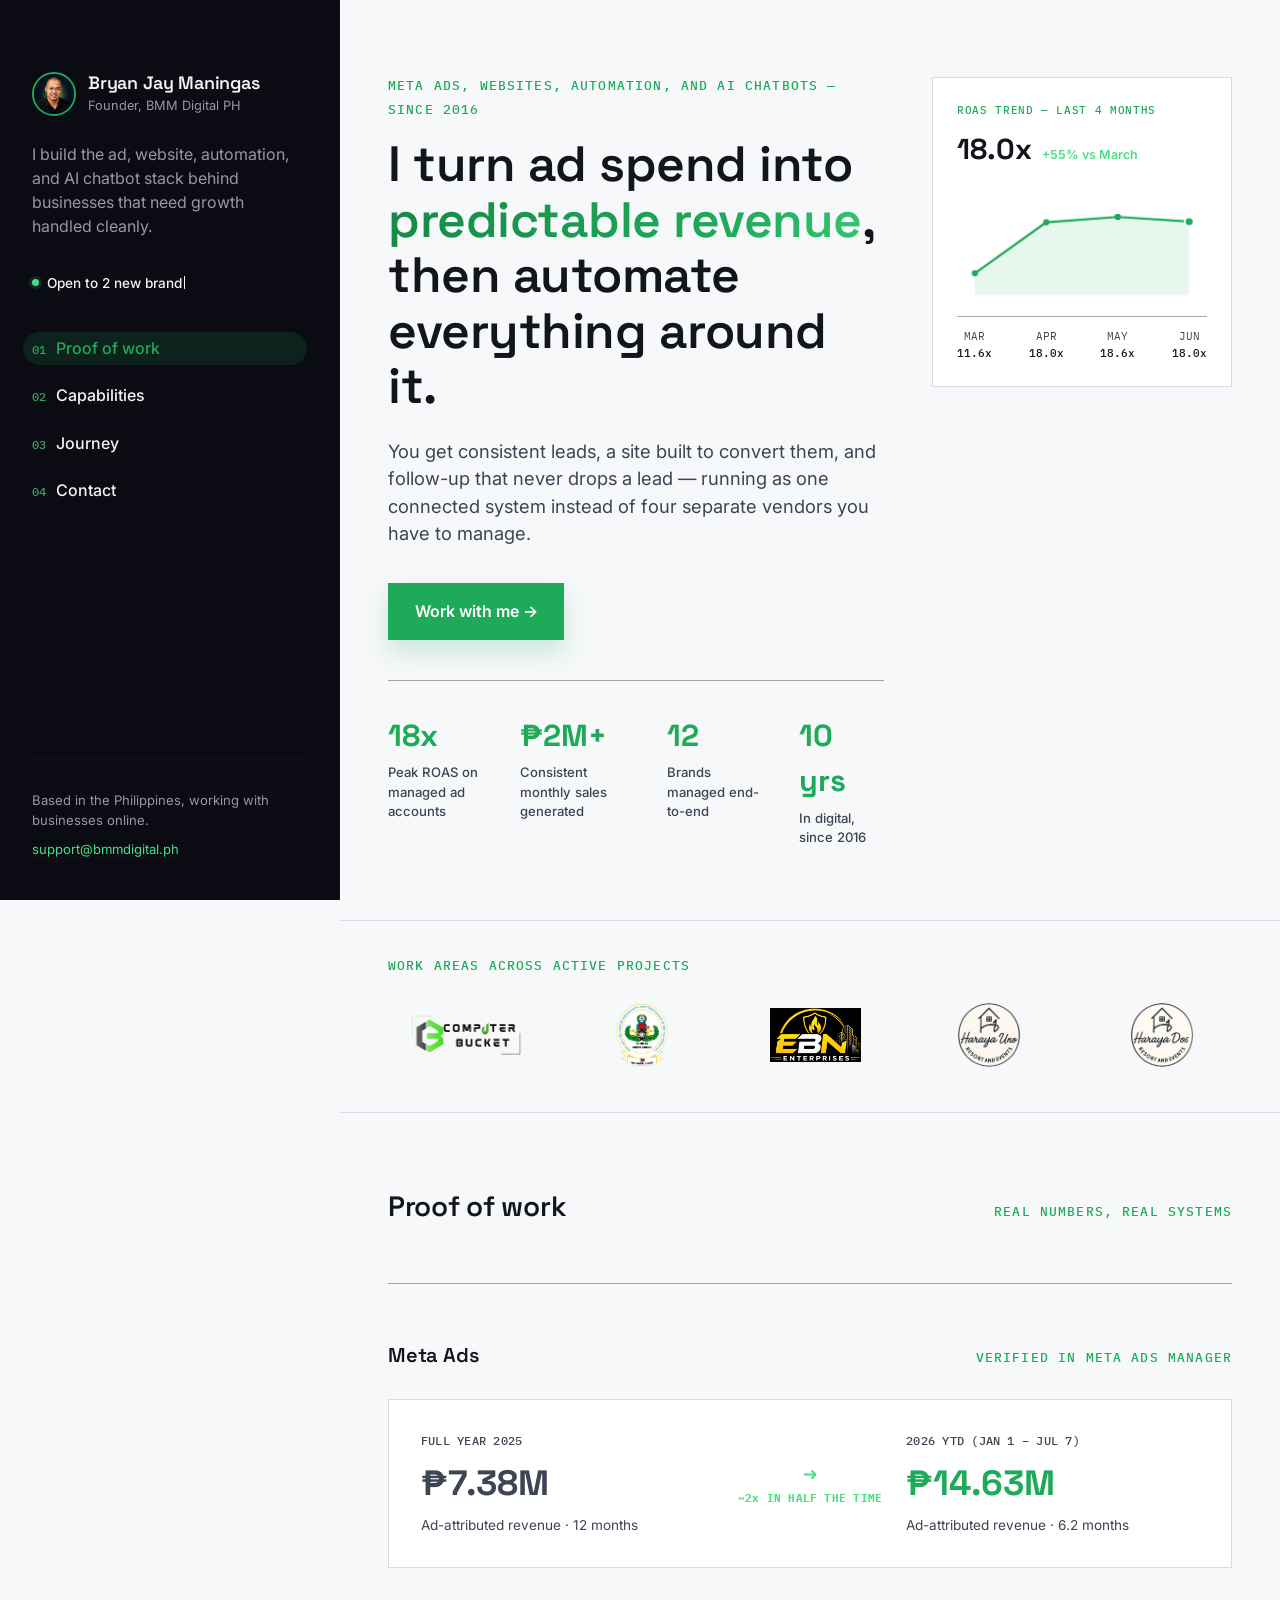
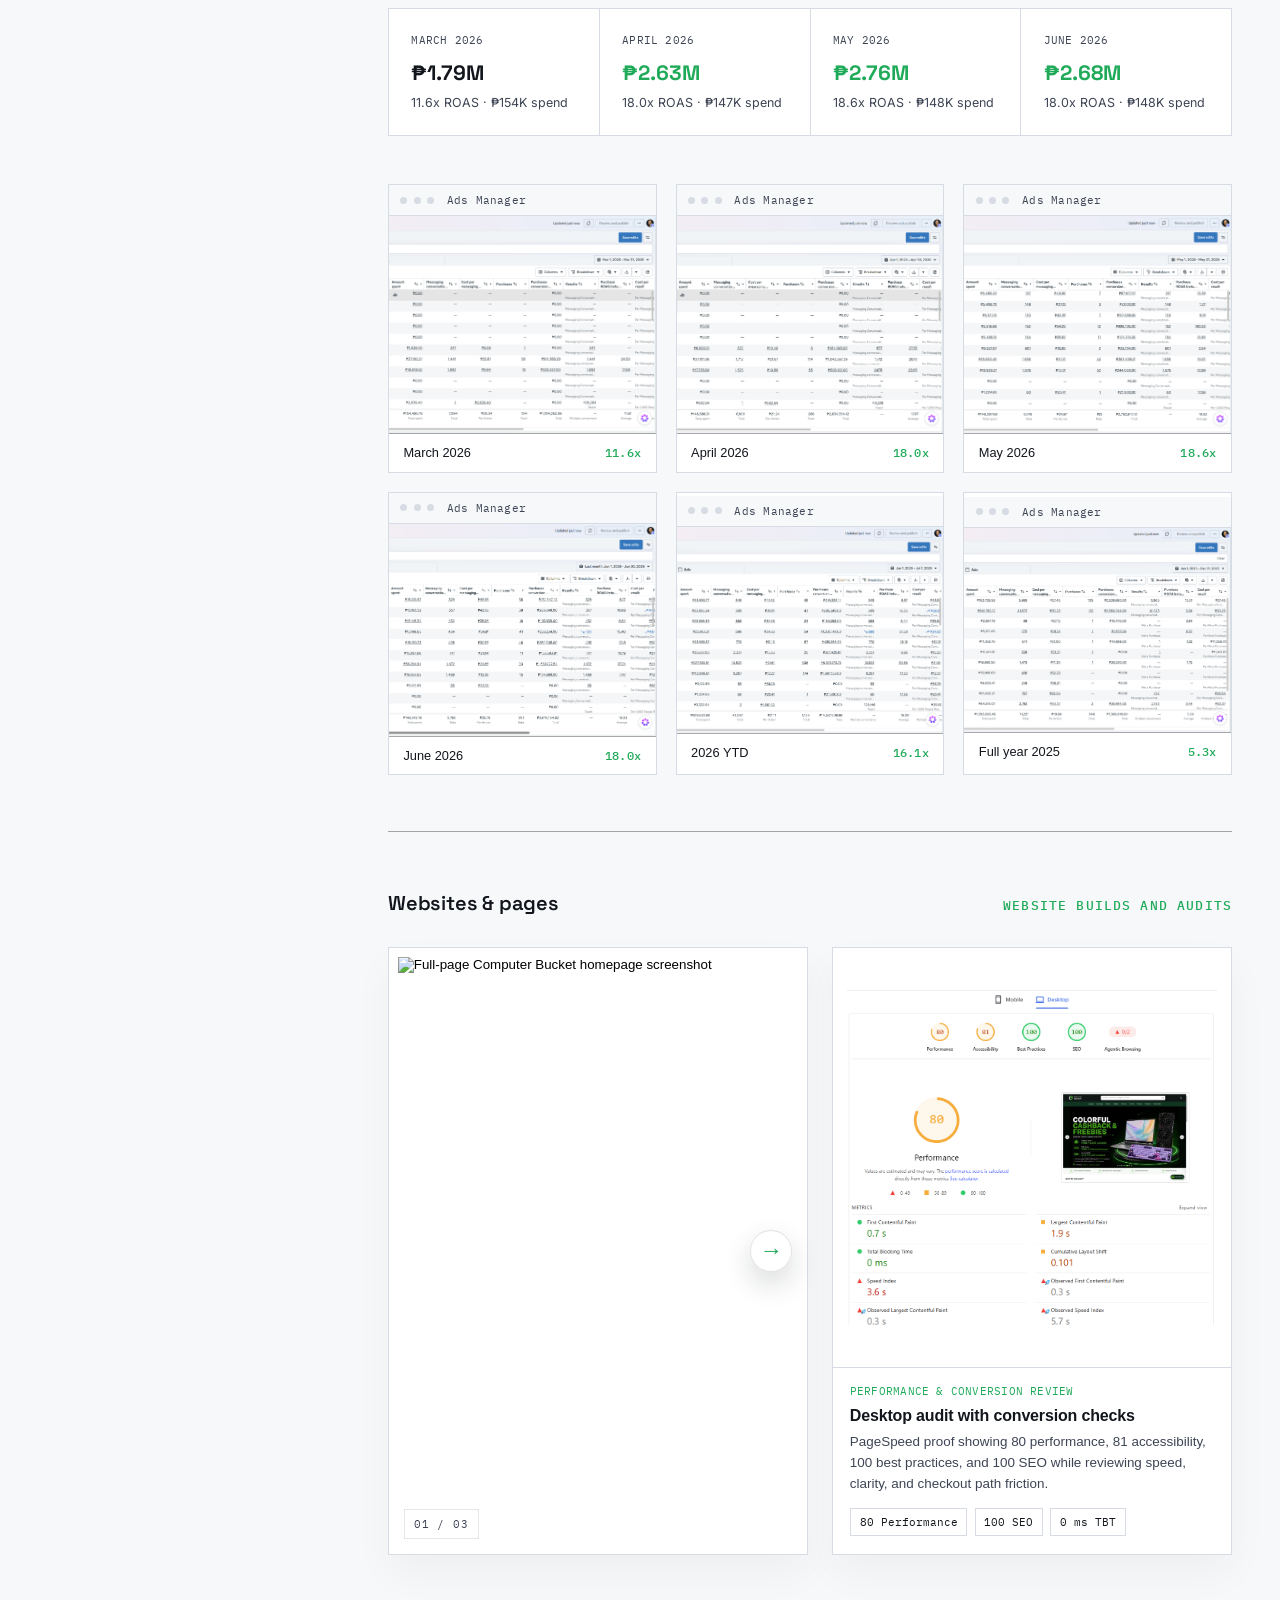
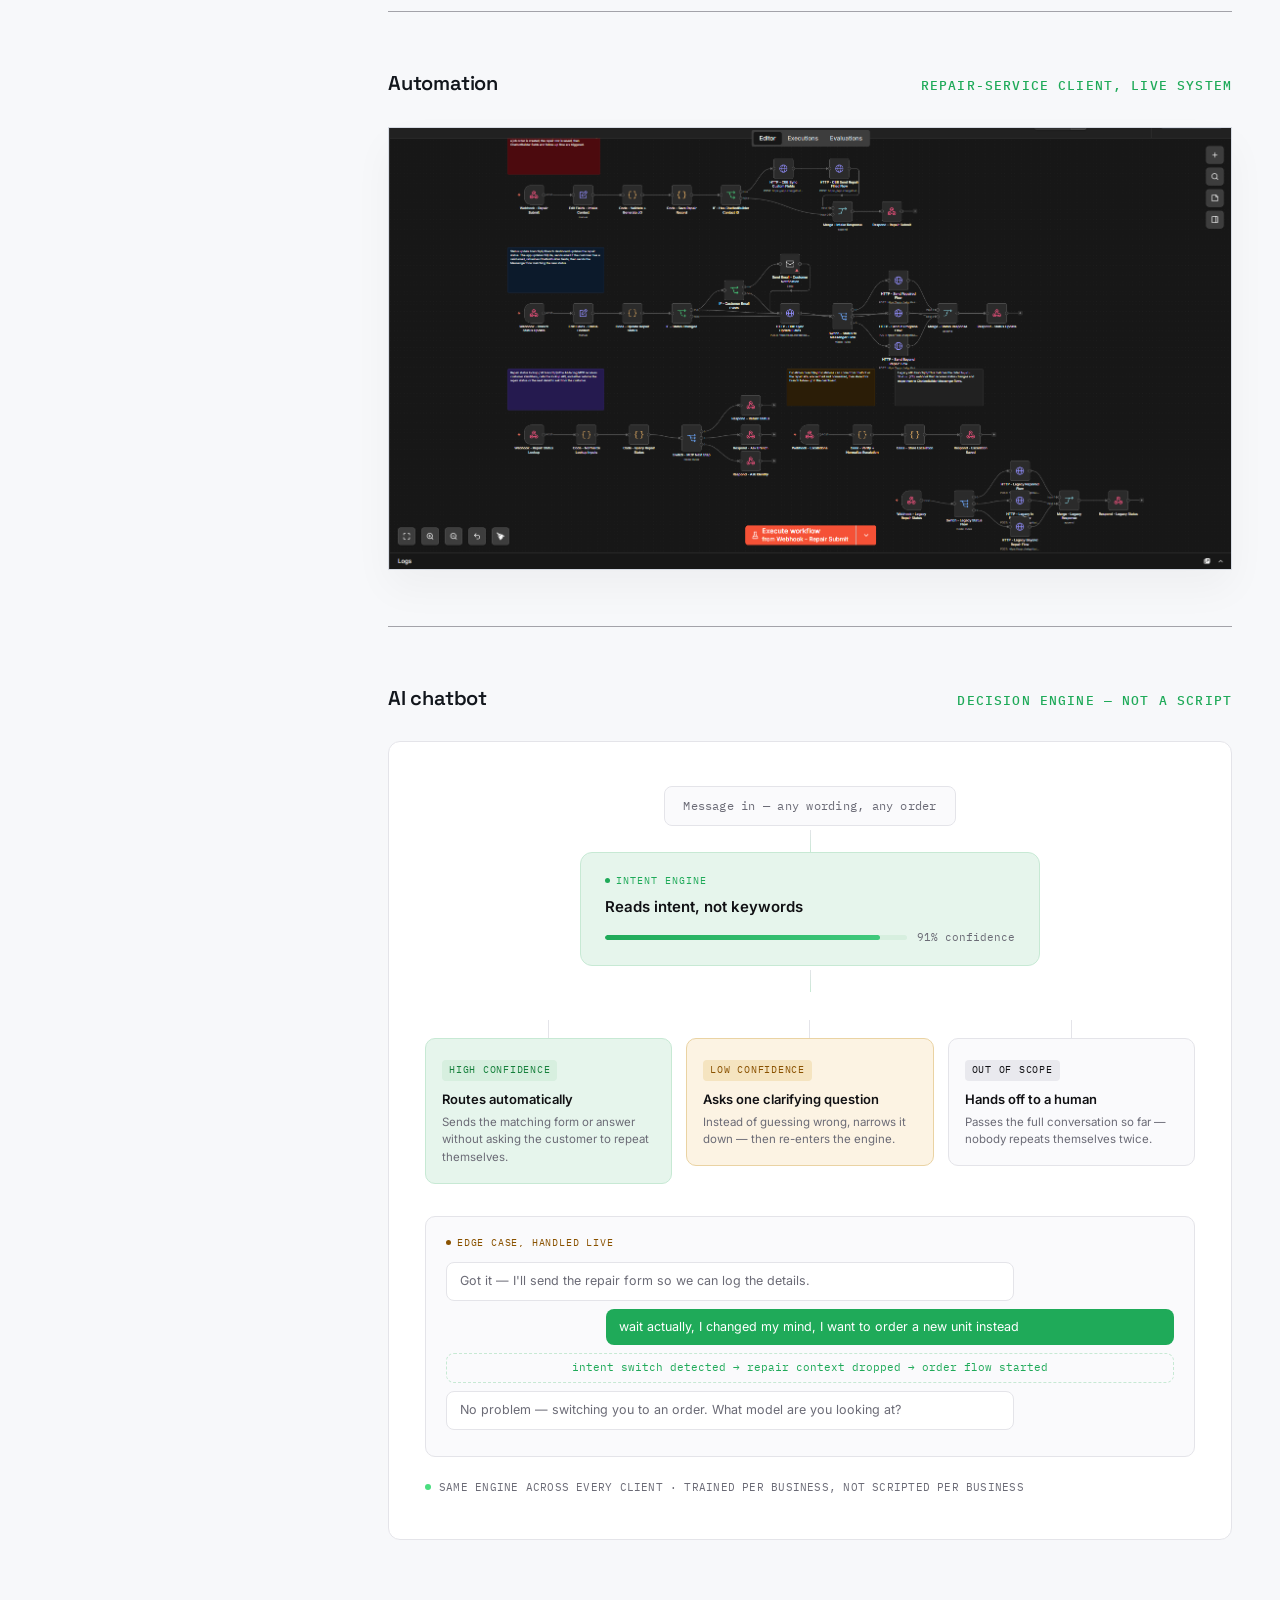
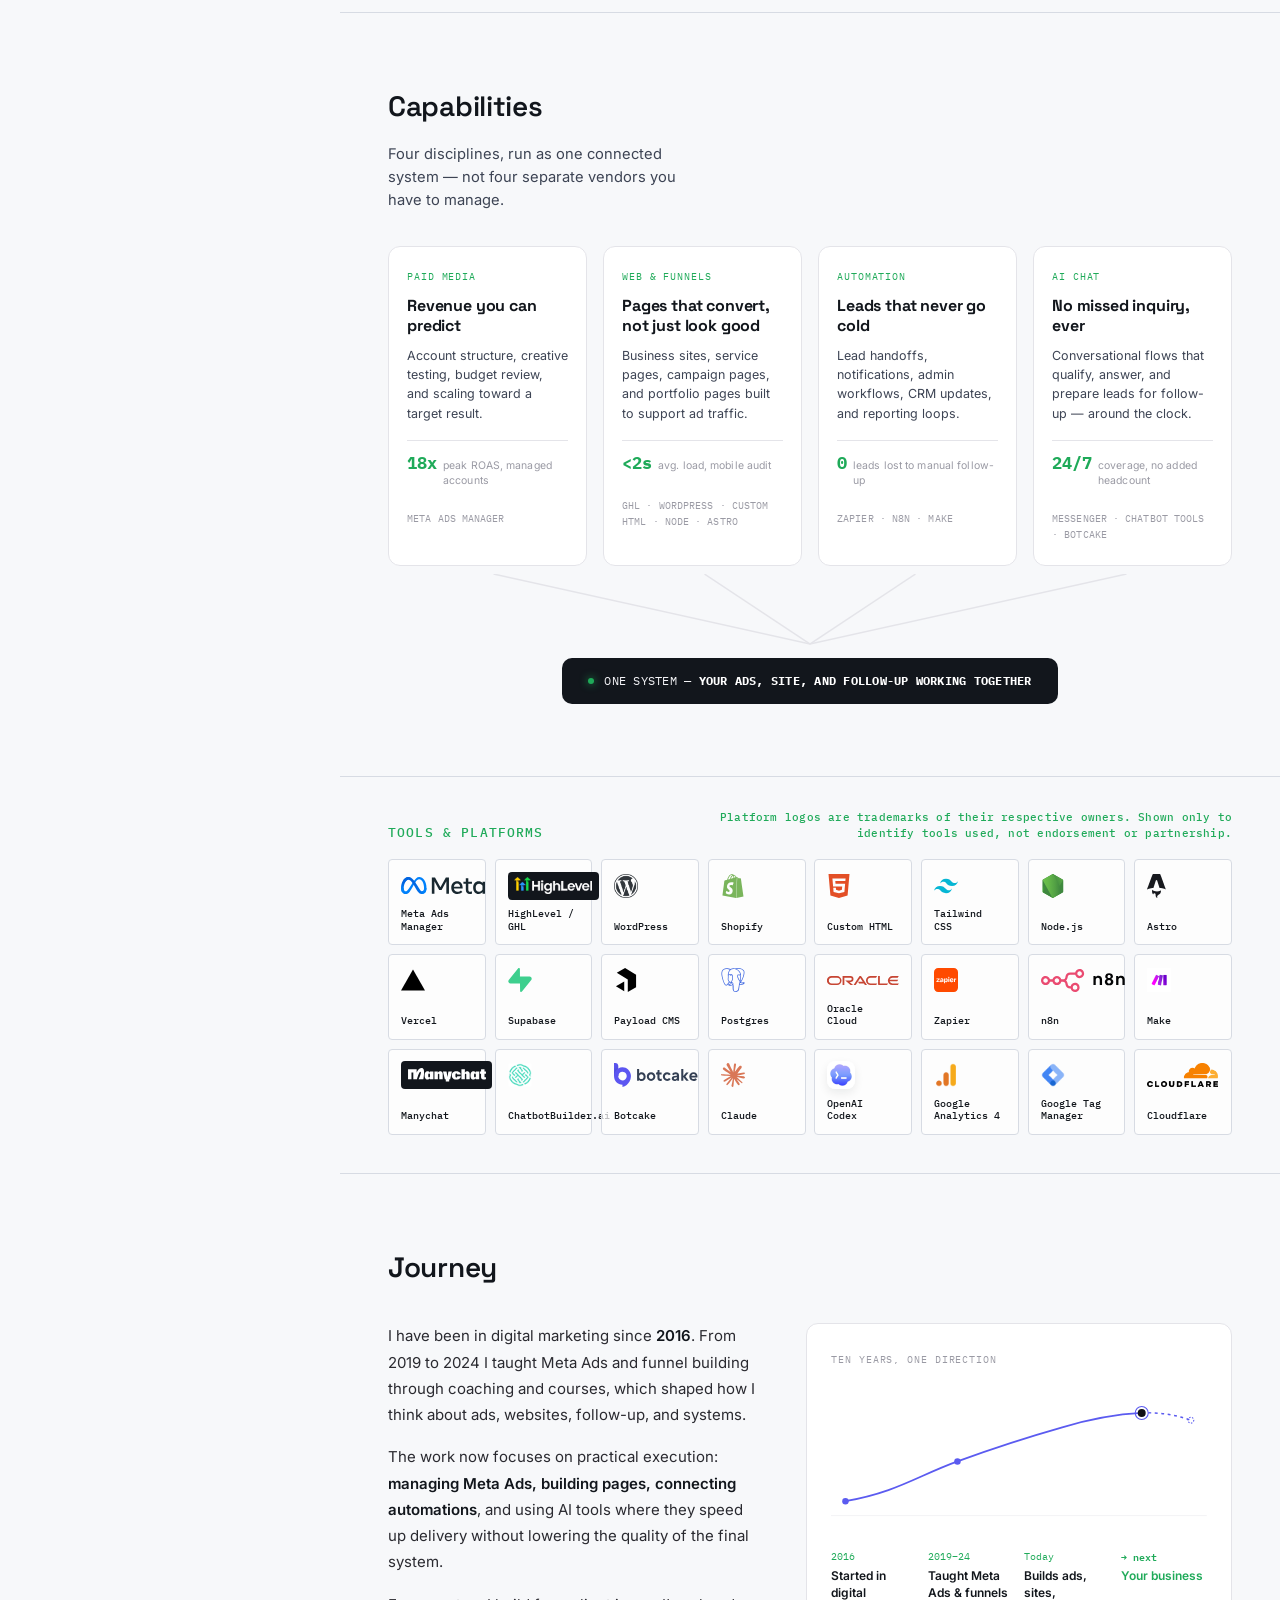
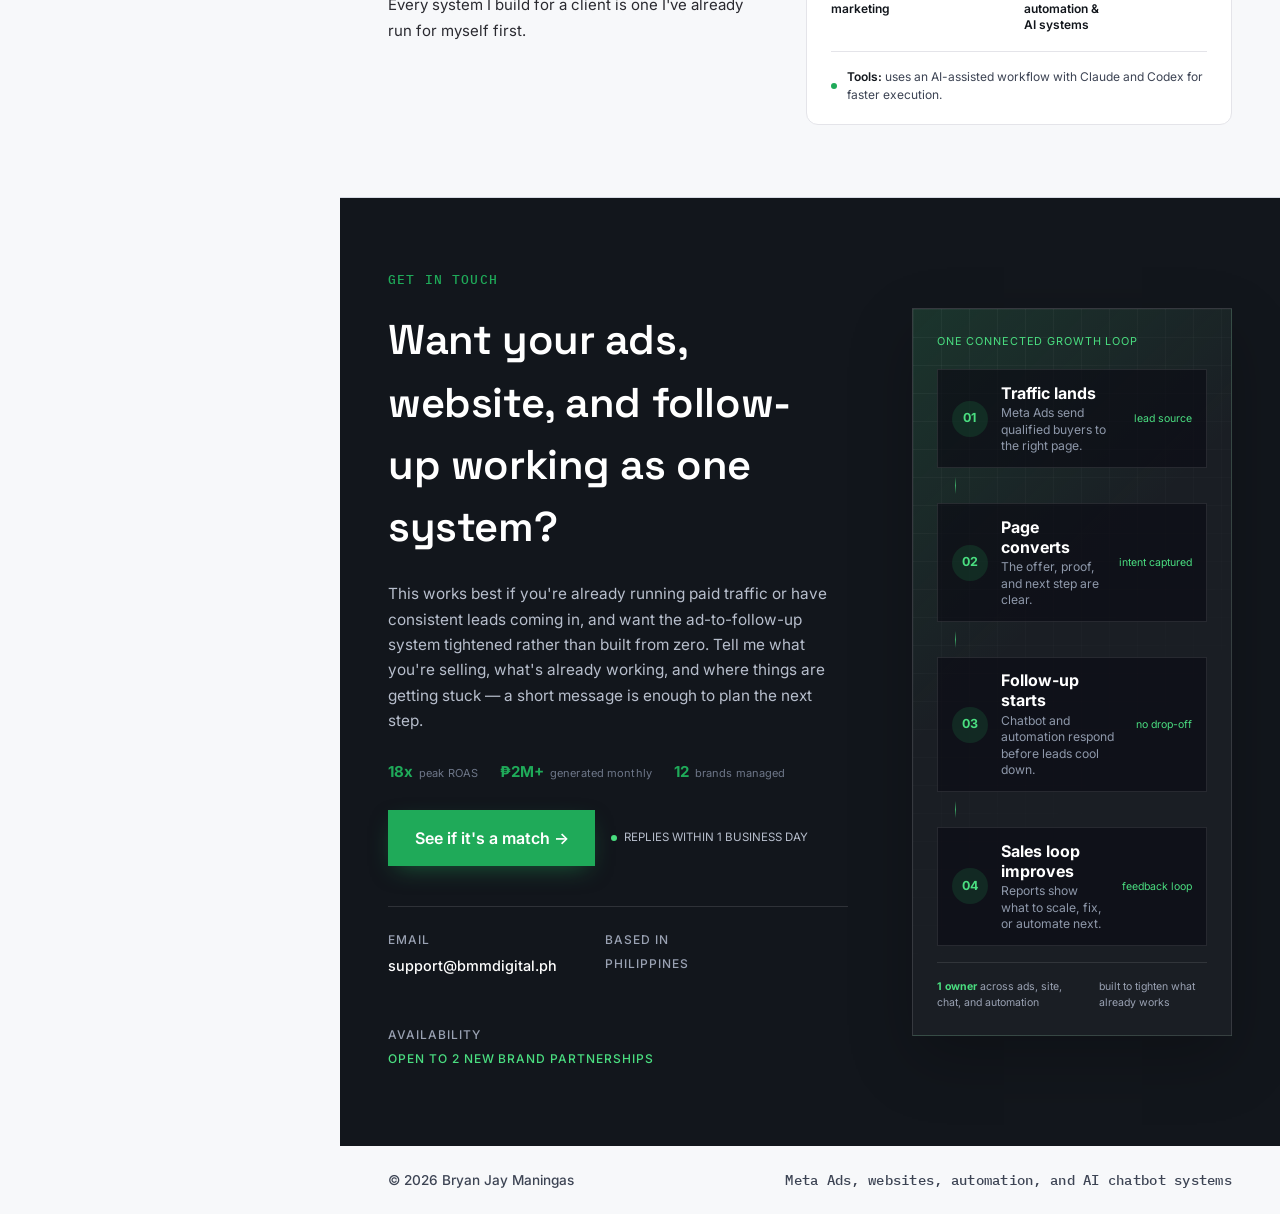
==== commit 958f25c6: "chore: test cloudflare pages auto deploy" ====
--- a/index.html
+++ b/index.html
@@ -1,4 +1,5 @@
 <!DOCTYPE html>
+<!-- cloudflare-pages-auto-deploy-test: 2026-07-12T13:40:00+08:00 -->
 <html lang="en">
 <head>
 <meta charset="UTF-8">
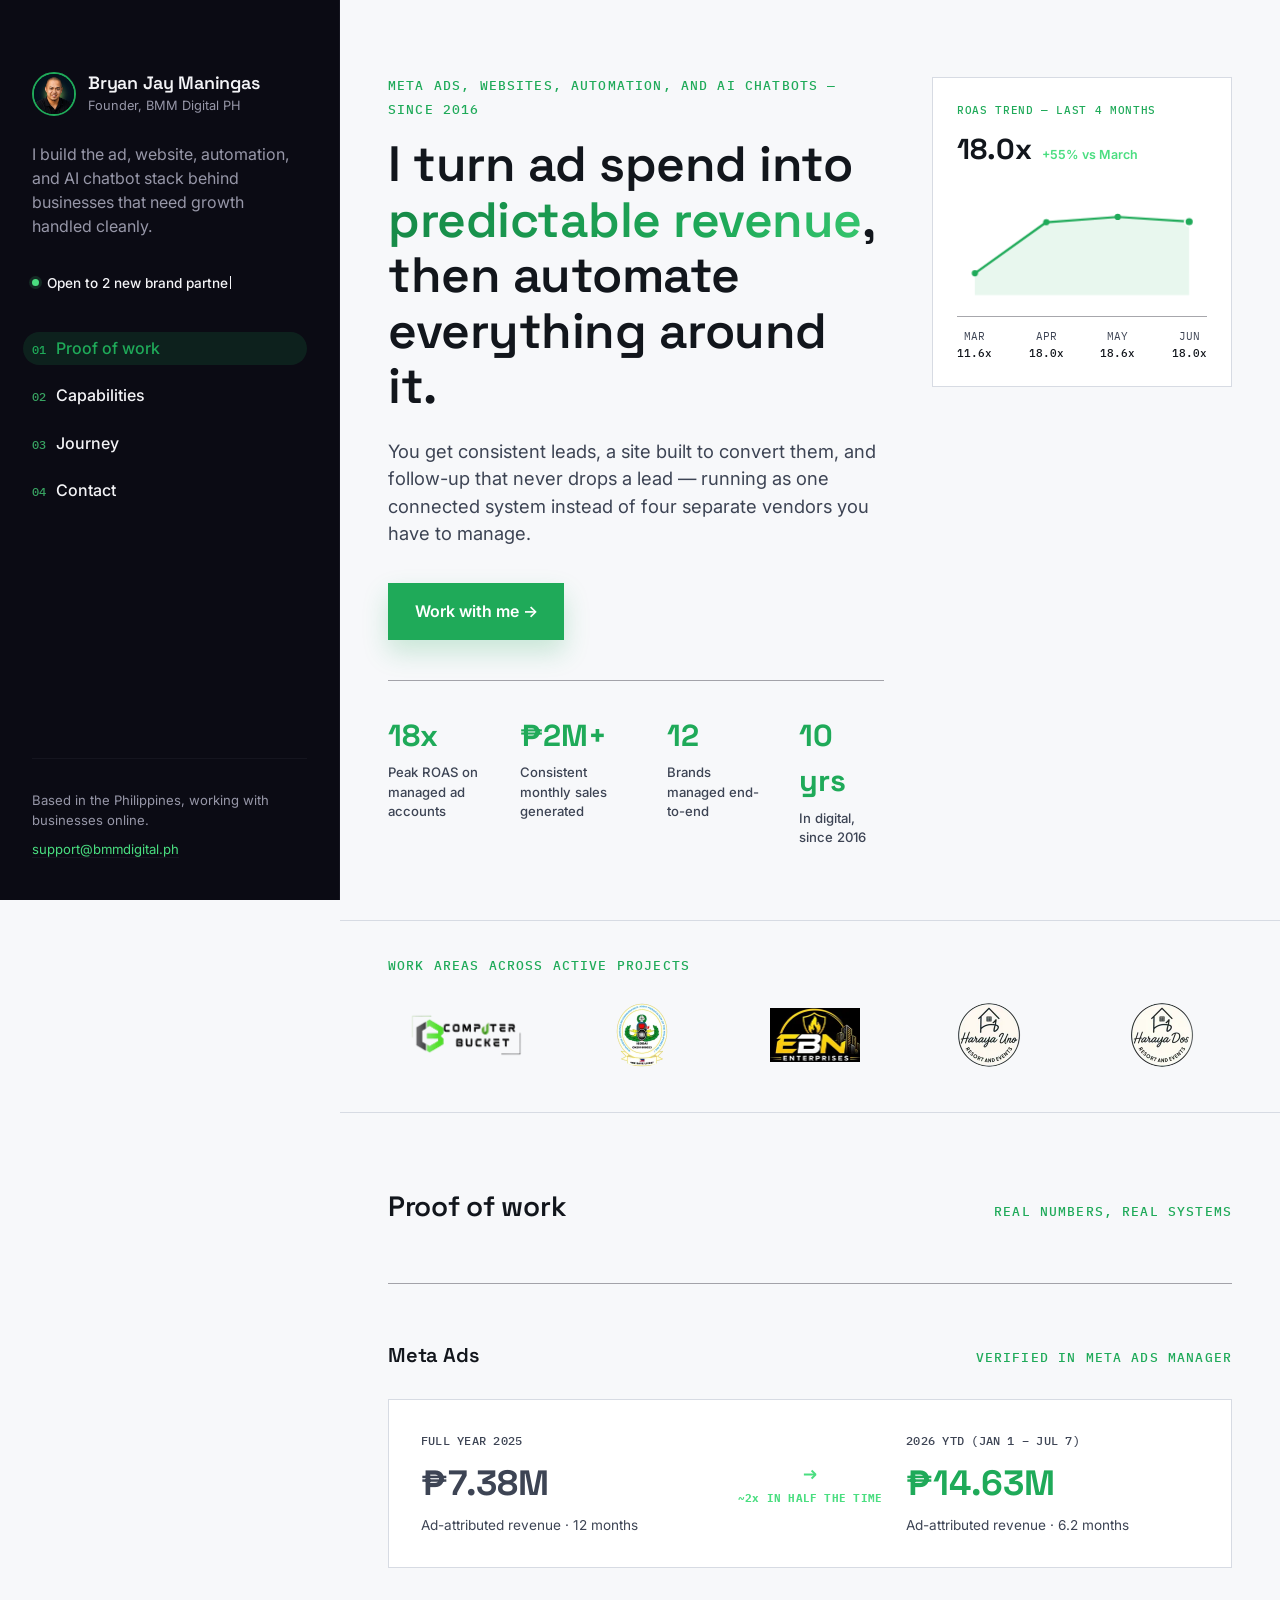
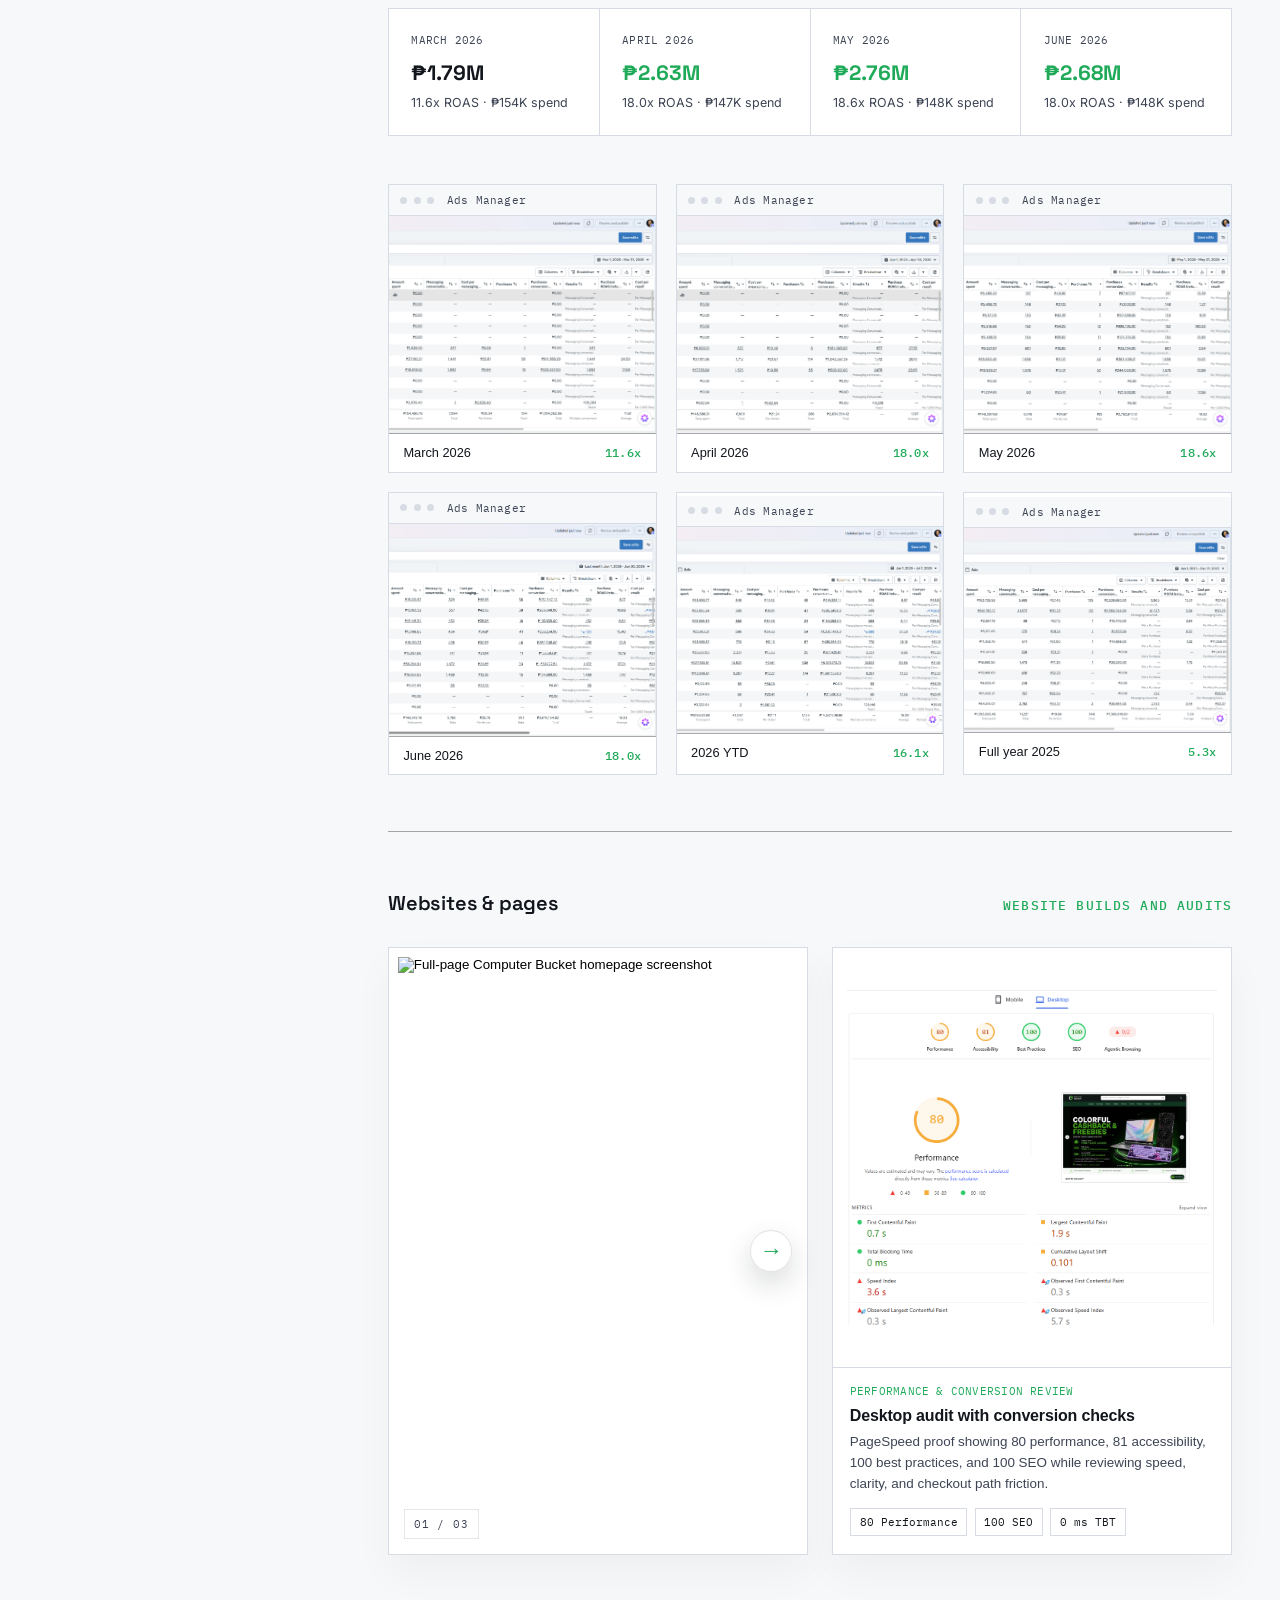
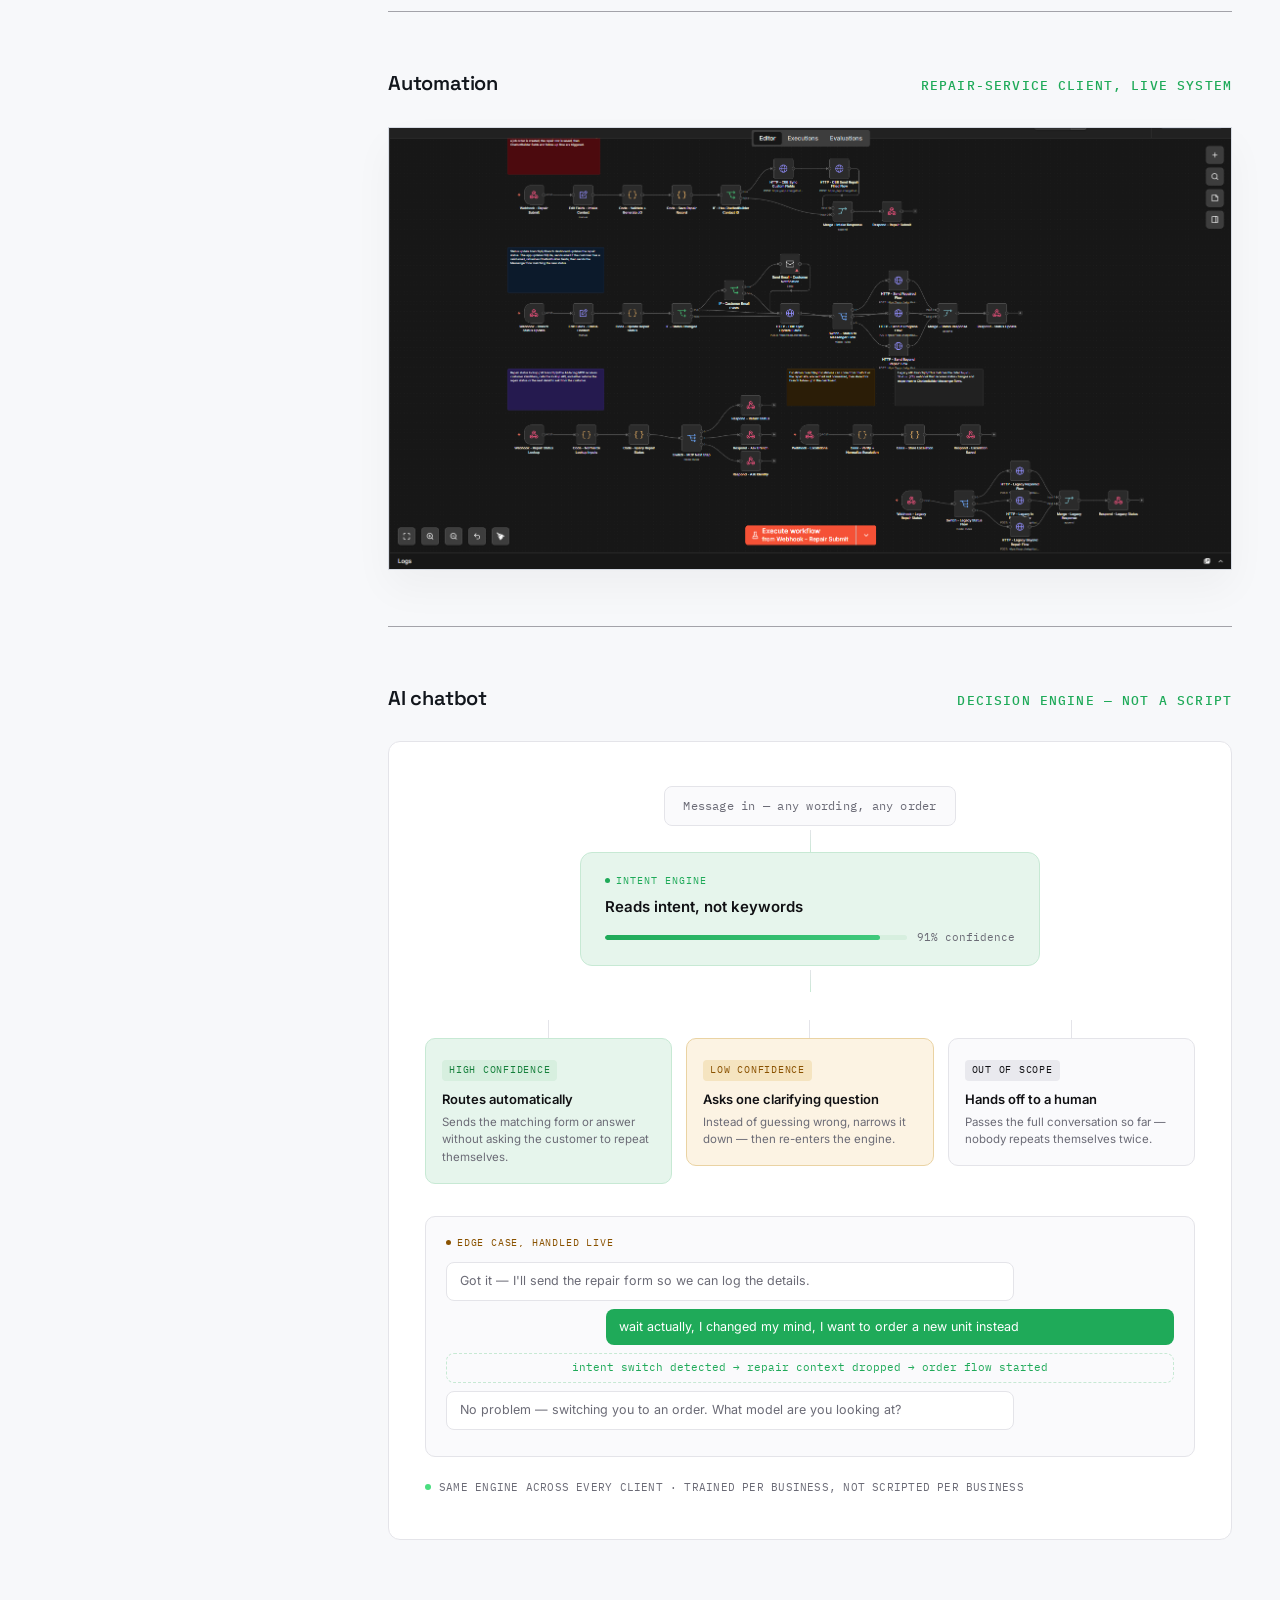
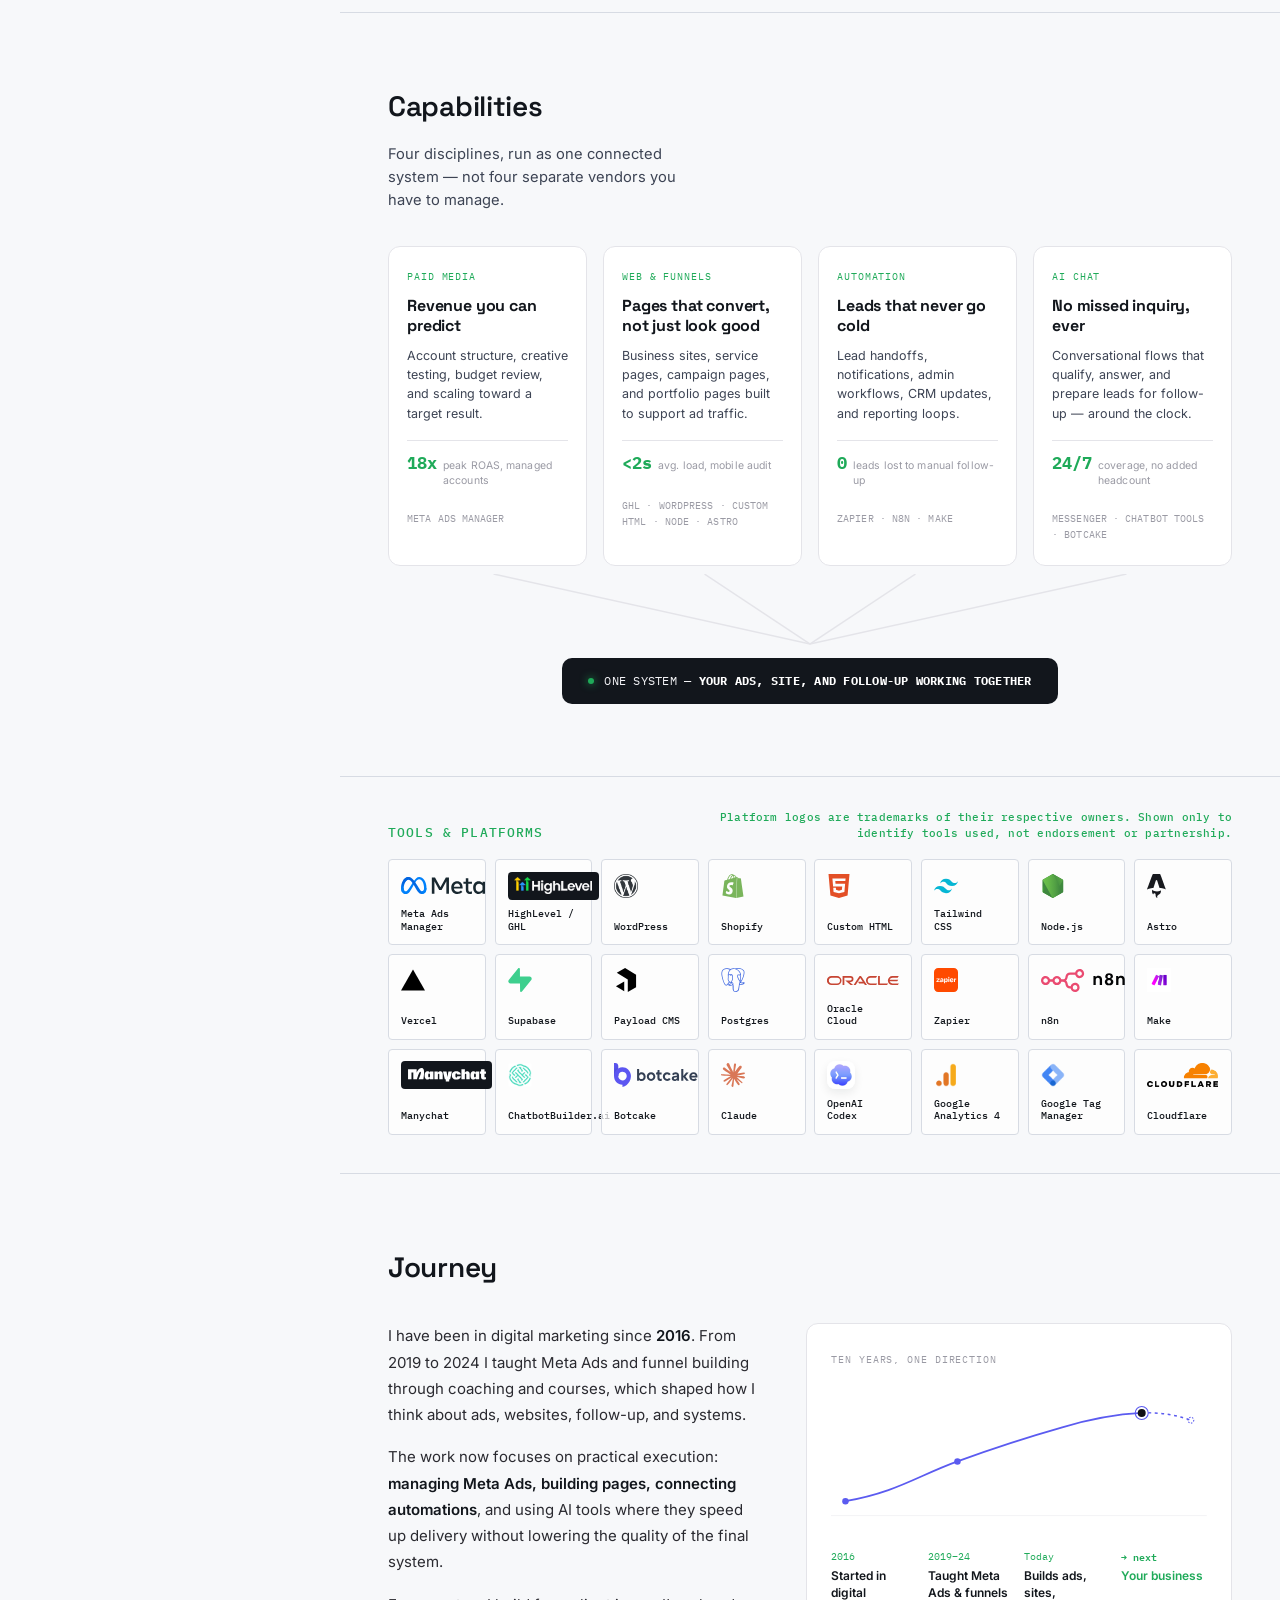
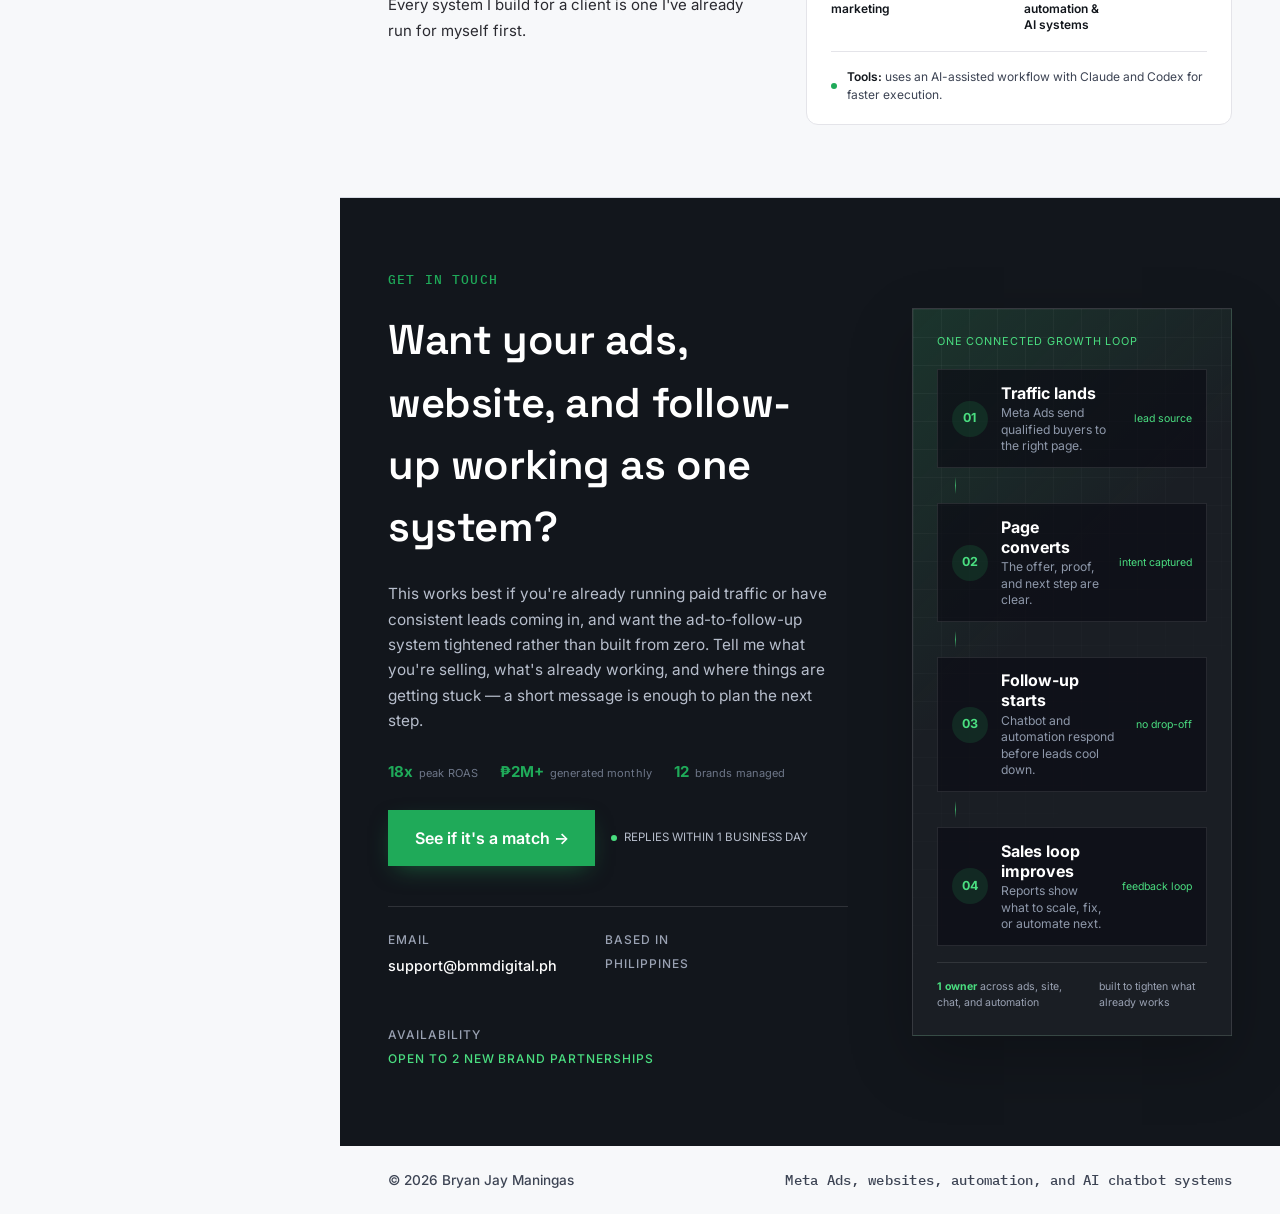
==== commit d1d1fa2d: "Optimize work logo image delivery" ====
--- a/index.html
+++ b/index.html
@@ -2683,25 +2683,25 @@
       <span class="eyebrow">Work areas across active projects</span>
       <div class="marquee-viewport">
         <div class="marquee-track">
-          <div class="marquee-logo is-wide"><img src="assets/work-logos/computer-bucket.png?v=20260708-work" alt="Computer Bucket"></div>
-          <div class="marquee-logo is-round"><img src="assets/work-logos/eoraapi.png?v=20260708-work" alt="EORAAPI"></div>
-          <div class="marquee-logo is-wide"><img src="assets/work-logos/ebn-enterprises.png?v=20260708-work" alt="EBN Enterprises"></div>
-          <div class="marquee-logo is-round"><img src="assets/work-logos/haraya-uno.png?v=20260708-work" alt="Haraya Uno Resort and Events"></div>
-          <div class="marquee-logo is-round"><img src="assets/work-logos/haraya-dos.png?v=20260708-work" alt="Haraya Dos Resort and Events"></div>
-          <div class="marquee-logo is-round"><img src="assets/work-logos/la-casa-rosa.png?v=20260708-work" alt="La Casa Rosa Private Resort"></div>
-          <div class="marquee-logo is-round"><img src="assets/work-logos/house-of-putobao.png?v=20260708-work" alt="House of Putobao"></div>
-          <div class="marquee-logo is-round"><img src="assets/work-logos/bilao-package-sagittarius.png?v=20260708-work" alt="Bilao Package by Sagittarius"></div>
-          <div class="marquee-logo is-round"><img src="assets/work-logos/curtains-direct-roseann.png?v=20260708-work" alt="Curtains Direct Supplier by Roseann"></div>
+          <div class="marquee-logo is-wide"><img src="assets/work-logos/computer-bucket.webp?v=20260713-workwebp" width="136" height="54" loading="lazy" decoding="async" alt="Computer Bucket"></div>
+          <div class="marquee-logo is-round"><img src="assets/work-logos/eoraapi.webp?v=20260713-workwebp" width="64" height="64" loading="lazy" decoding="async" alt="EORAAPI"></div>
+          <div class="marquee-logo is-wide"><img src="assets/work-logos/ebn-enterprises.webp?v=20260713-workwebp" width="136" height="54" loading="lazy" decoding="async" alt="EBN Enterprises"></div>
+          <div class="marquee-logo is-round"><img src="assets/work-logos/haraya-uno.webp?v=20260713-workwebp" width="64" height="64" loading="lazy" decoding="async" alt="Haraya Uno Resort and Events"></div>
+          <div class="marquee-logo is-round"><img src="assets/work-logos/haraya-dos.webp?v=20260713-workwebp" width="64" height="64" loading="lazy" decoding="async" alt="Haraya Dos Resort and Events"></div>
+          <div class="marquee-logo is-round"><img src="assets/work-logos/la-casa-rosa.webp?v=20260713-workwebp" width="64" height="64" loading="lazy" decoding="async" alt="La Casa Rosa Private Resort"></div>
+          <div class="marquee-logo is-round"><img src="assets/work-logos/house-of-putobao.webp?v=20260713-workwebp" width="64" height="64" loading="lazy" decoding="async" alt="House of Putobao"></div>
+          <div class="marquee-logo is-round"><img src="assets/work-logos/bilao-package-sagittarius.webp?v=20260713-workwebp" width="64" height="64" loading="lazy" decoding="async" alt="Bilao Package by Sagittarius"></div>
+          <div class="marquee-logo is-round"><img src="assets/work-logos/curtains-direct-roseann.webp?v=20260713-workwebp" width="64" height="64" loading="lazy" decoding="async" alt="Curtains Direct Supplier by Roseann"></div>
           <!-- duplicate set for seamless loop -->
-          <div class="marquee-logo is-wide" aria-hidden="true"><img src="assets/work-logos/computer-bucket.png?v=20260708-work" alt=""></div>
-          <div class="marquee-logo is-round" aria-hidden="true"><img src="assets/work-logos/eoraapi.png?v=20260708-work" alt=""></div>
-          <div class="marquee-logo is-wide" aria-hidden="true"><img src="assets/work-logos/ebn-enterprises.png?v=20260708-work" alt=""></div>
-          <div class="marquee-logo is-round" aria-hidden="true"><img src="assets/work-logos/haraya-uno.png?v=20260708-work" alt=""></div>
-          <div class="marquee-logo is-round" aria-hidden="true"><img src="assets/work-logos/haraya-dos.png?v=20260708-work" alt=""></div>
-          <div class="marquee-logo is-round" aria-hidden="true"><img src="assets/work-logos/la-casa-rosa.png?v=20260708-work" alt=""></div>
-          <div class="marquee-logo is-round" aria-hidden="true"><img src="assets/work-logos/house-of-putobao.png?v=20260708-work" alt=""></div>
-          <div class="marquee-logo is-round" aria-hidden="true"><img src="assets/work-logos/bilao-package-sagittarius.png?v=20260708-work" alt=""></div>
-          <div class="marquee-logo is-round" aria-hidden="true"><img src="assets/work-logos/curtains-direct-roseann.png?v=20260708-work" alt=""></div>
+          <div class="marquee-logo is-wide" aria-hidden="true"><img src="assets/work-logos/computer-bucket.webp?v=20260713-workwebp" width="136" height="54" loading="lazy" decoding="async" alt=""></div>
+          <div class="marquee-logo is-round" aria-hidden="true"><img src="assets/work-logos/eoraapi.webp?v=20260713-workwebp" width="64" height="64" loading="lazy" decoding="async" alt=""></div>
+          <div class="marquee-logo is-wide" aria-hidden="true"><img src="assets/work-logos/ebn-enterprises.webp?v=20260713-workwebp" width="136" height="54" loading="lazy" decoding="async" alt=""></div>
+          <div class="marquee-logo is-round" aria-hidden="true"><img src="assets/work-logos/haraya-uno.webp?v=20260713-workwebp" width="64" height="64" loading="lazy" decoding="async" alt=""></div>
+          <div class="marquee-logo is-round" aria-hidden="true"><img src="assets/work-logos/haraya-dos.webp?v=20260713-workwebp" width="64" height="64" loading="lazy" decoding="async" alt=""></div>
+          <div class="marquee-logo is-round" aria-hidden="true"><img src="assets/work-logos/la-casa-rosa.webp?v=20260713-workwebp" width="64" height="64" loading="lazy" decoding="async" alt=""></div>
+          <div class="marquee-logo is-round" aria-hidden="true"><img src="assets/work-logos/house-of-putobao.webp?v=20260713-workwebp" width="64" height="64" loading="lazy" decoding="async" alt=""></div>
+          <div class="marquee-logo is-round" aria-hidden="true"><img src="assets/work-logos/bilao-package-sagittarius.webp?v=20260713-workwebp" width="64" height="64" loading="lazy" decoding="async" alt=""></div>
+          <div class="marquee-logo is-round" aria-hidden="true"><img src="assets/work-logos/curtains-direct-roseann.webp?v=20260713-workwebp" width="64" height="64" loading="lazy" decoding="async" alt=""></div>
         </div>
       </div>
     </section>
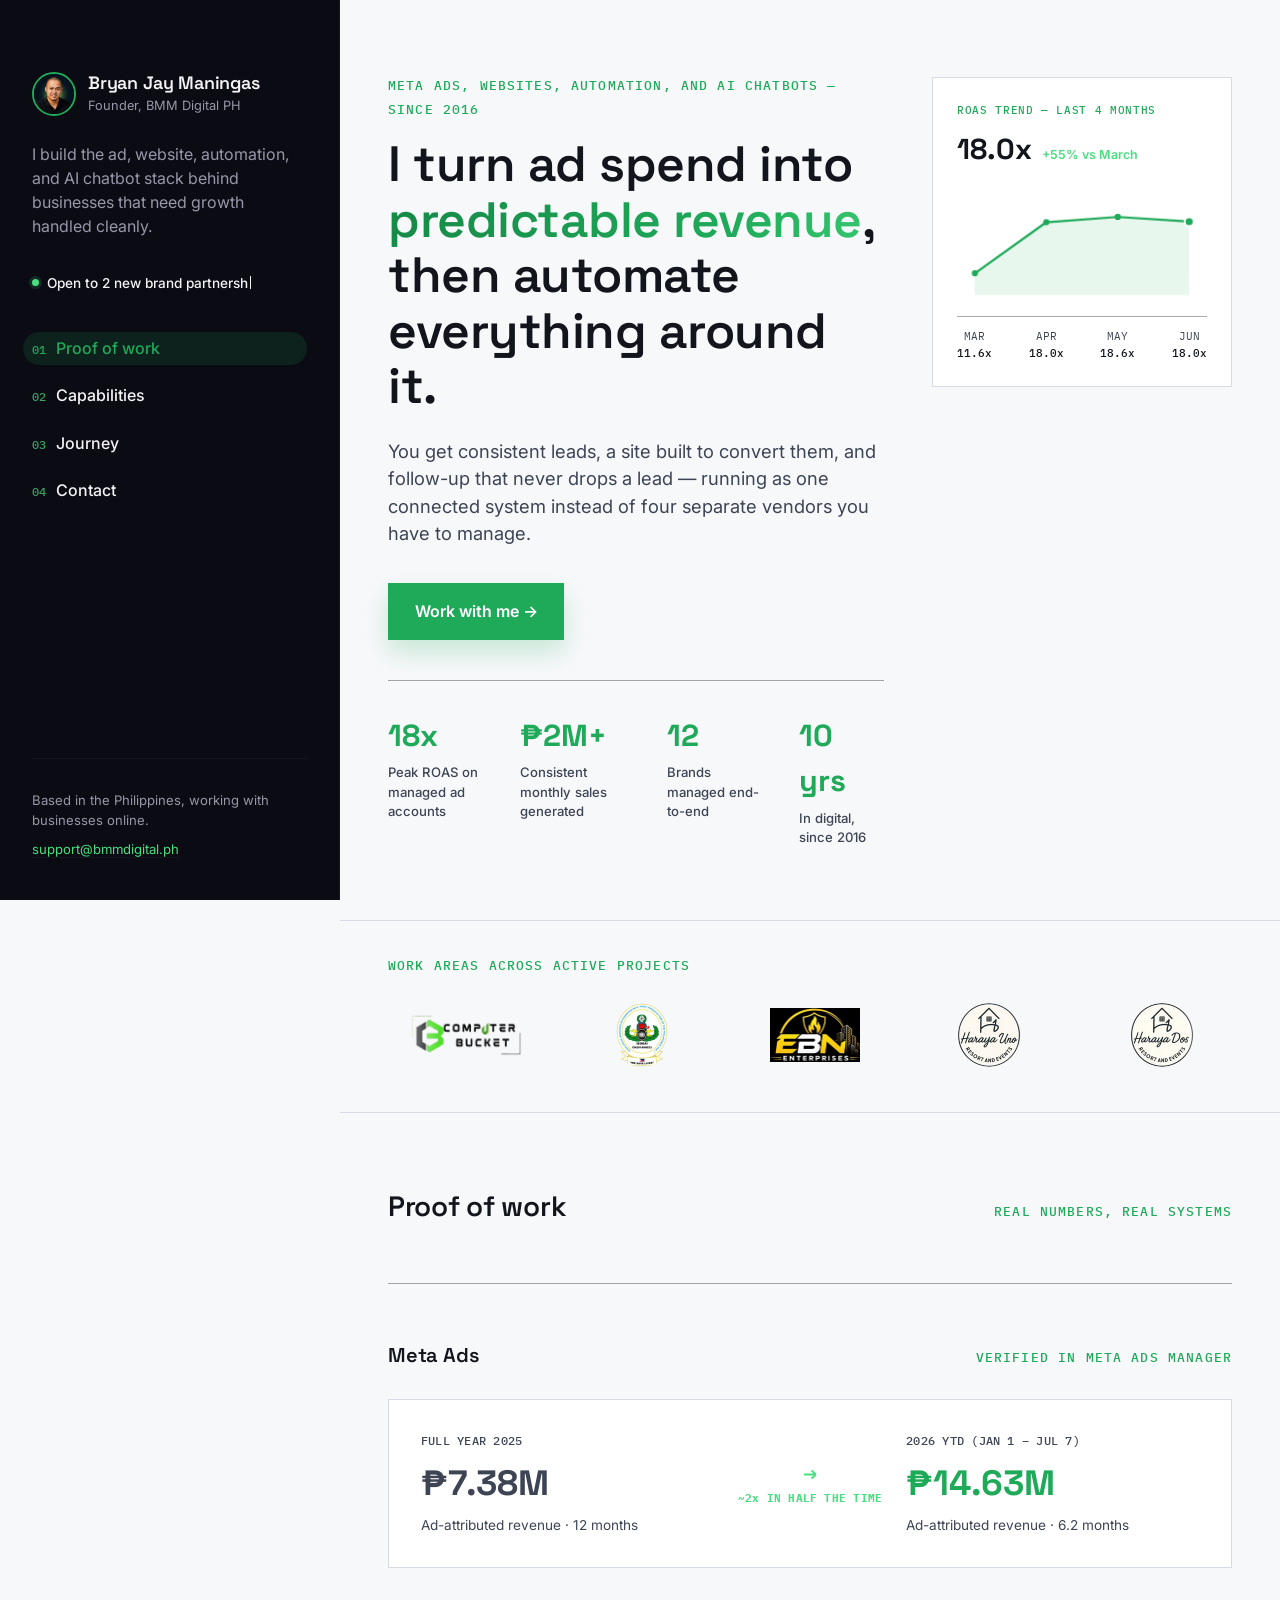
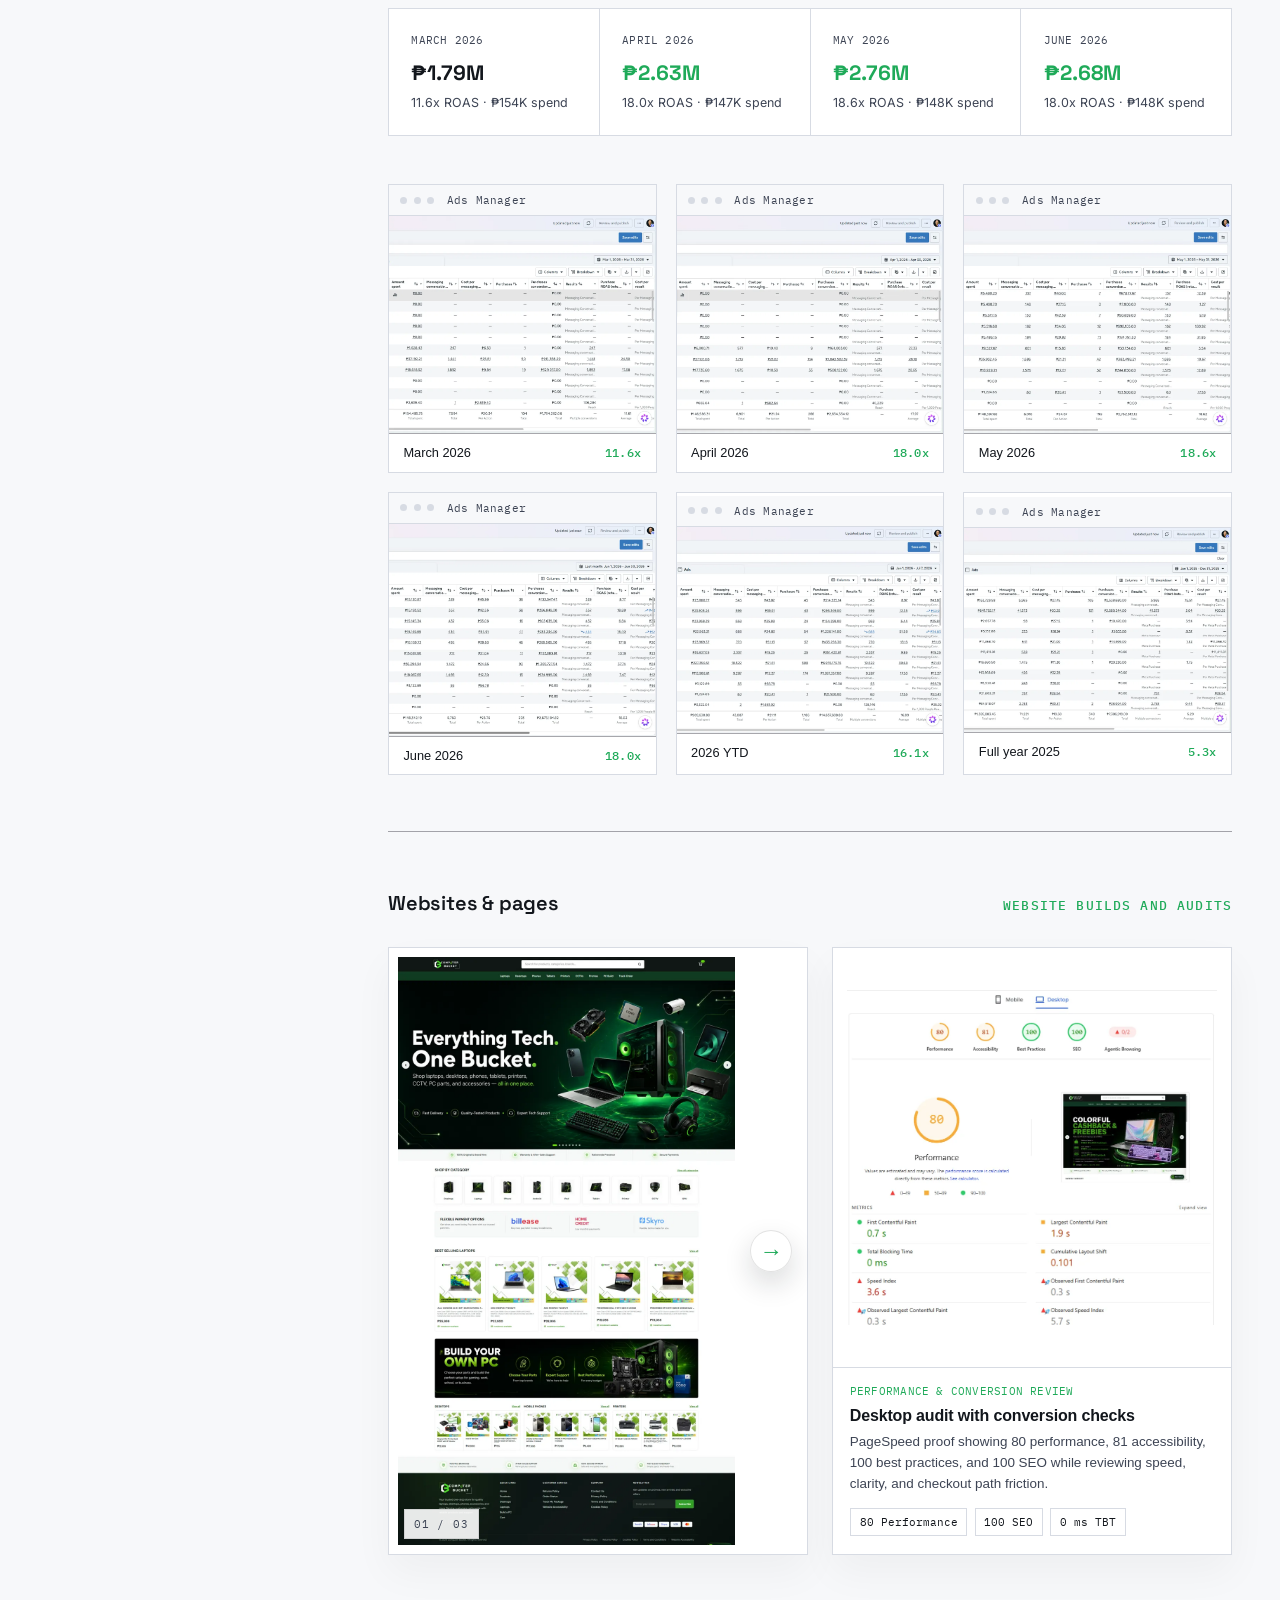
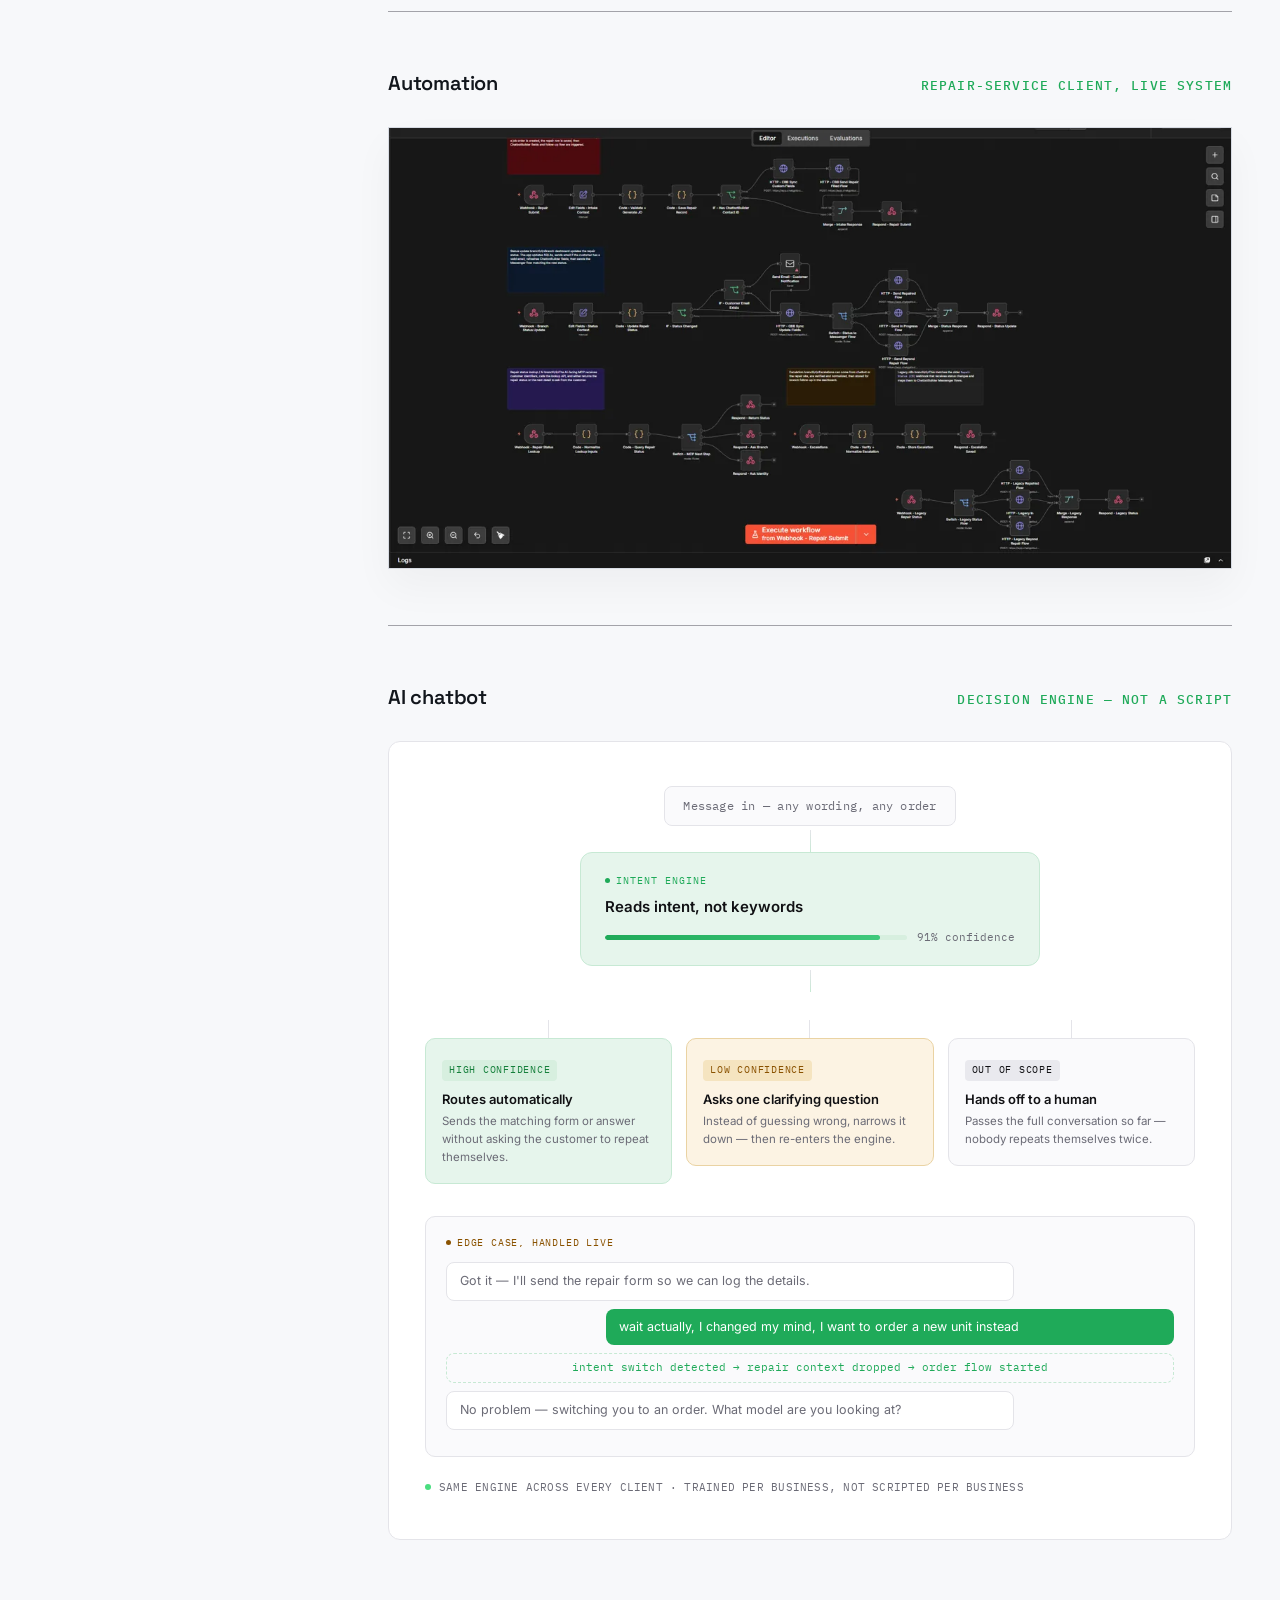
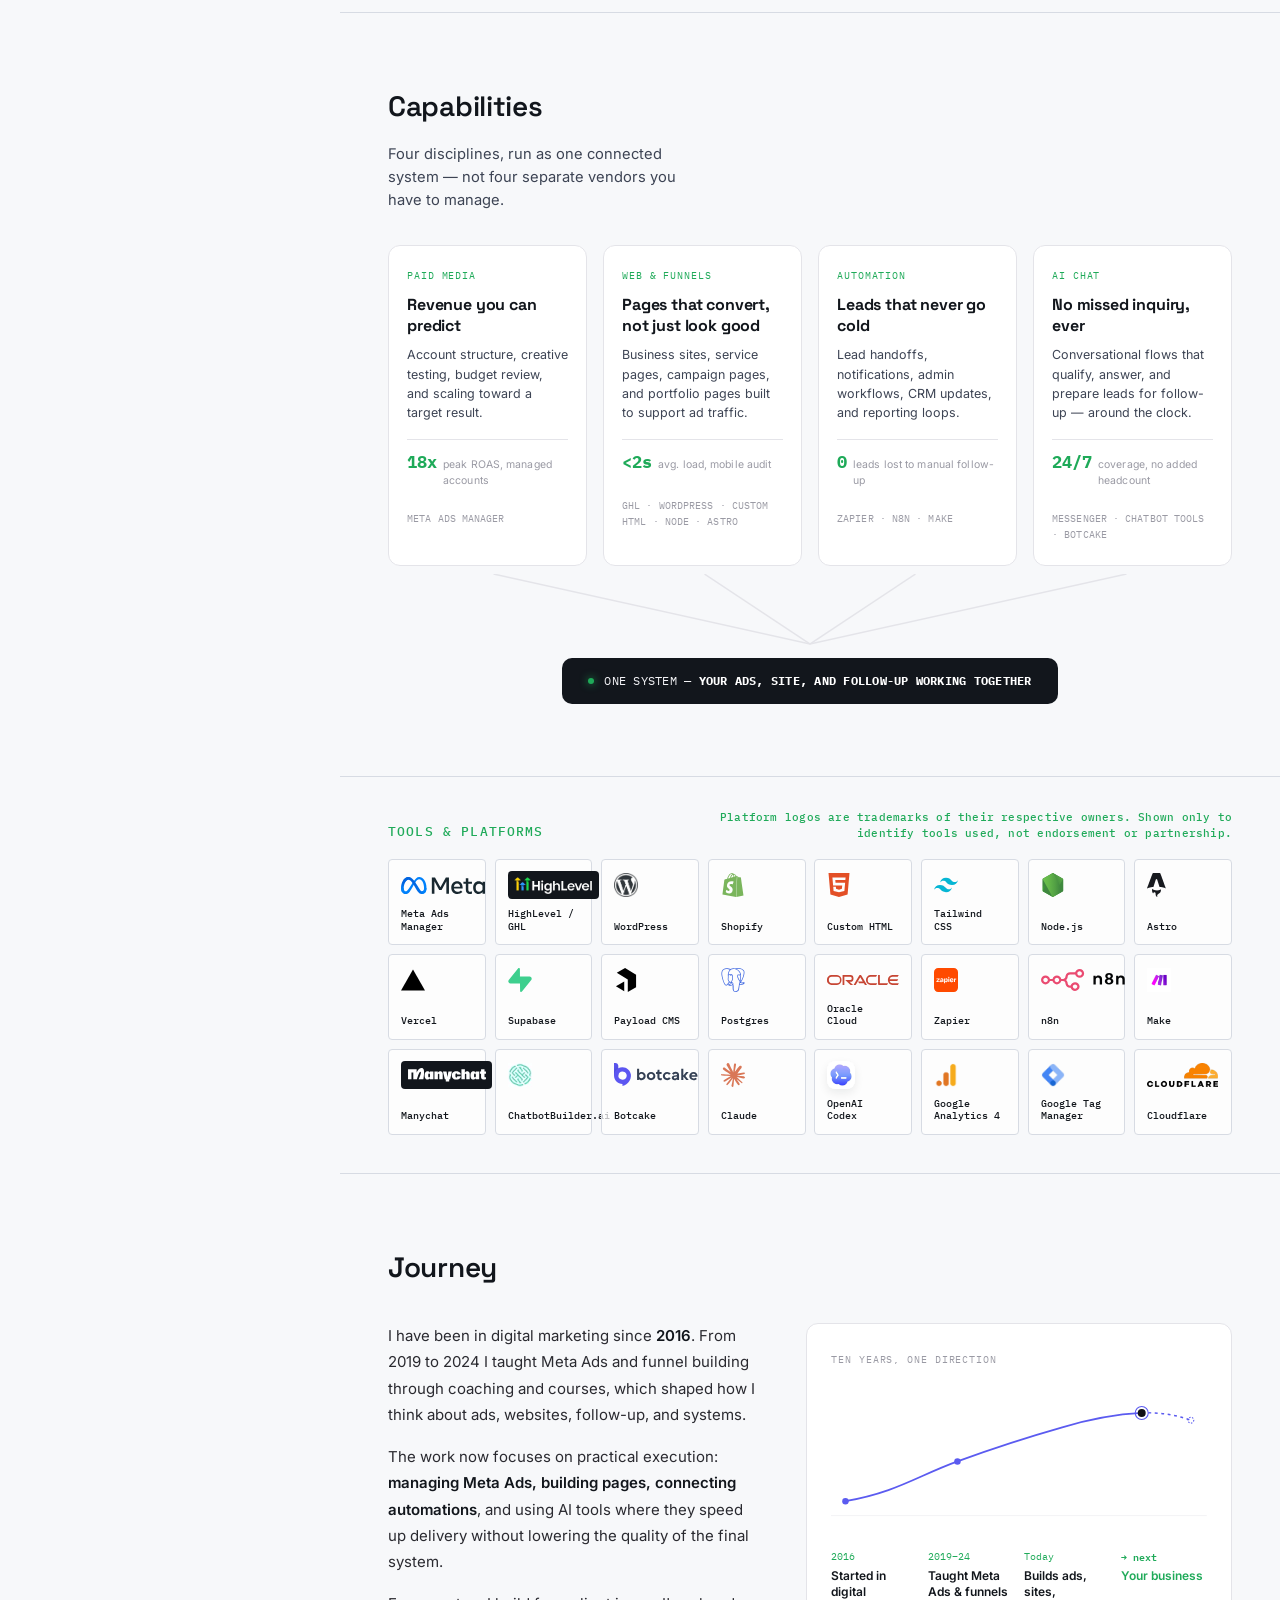
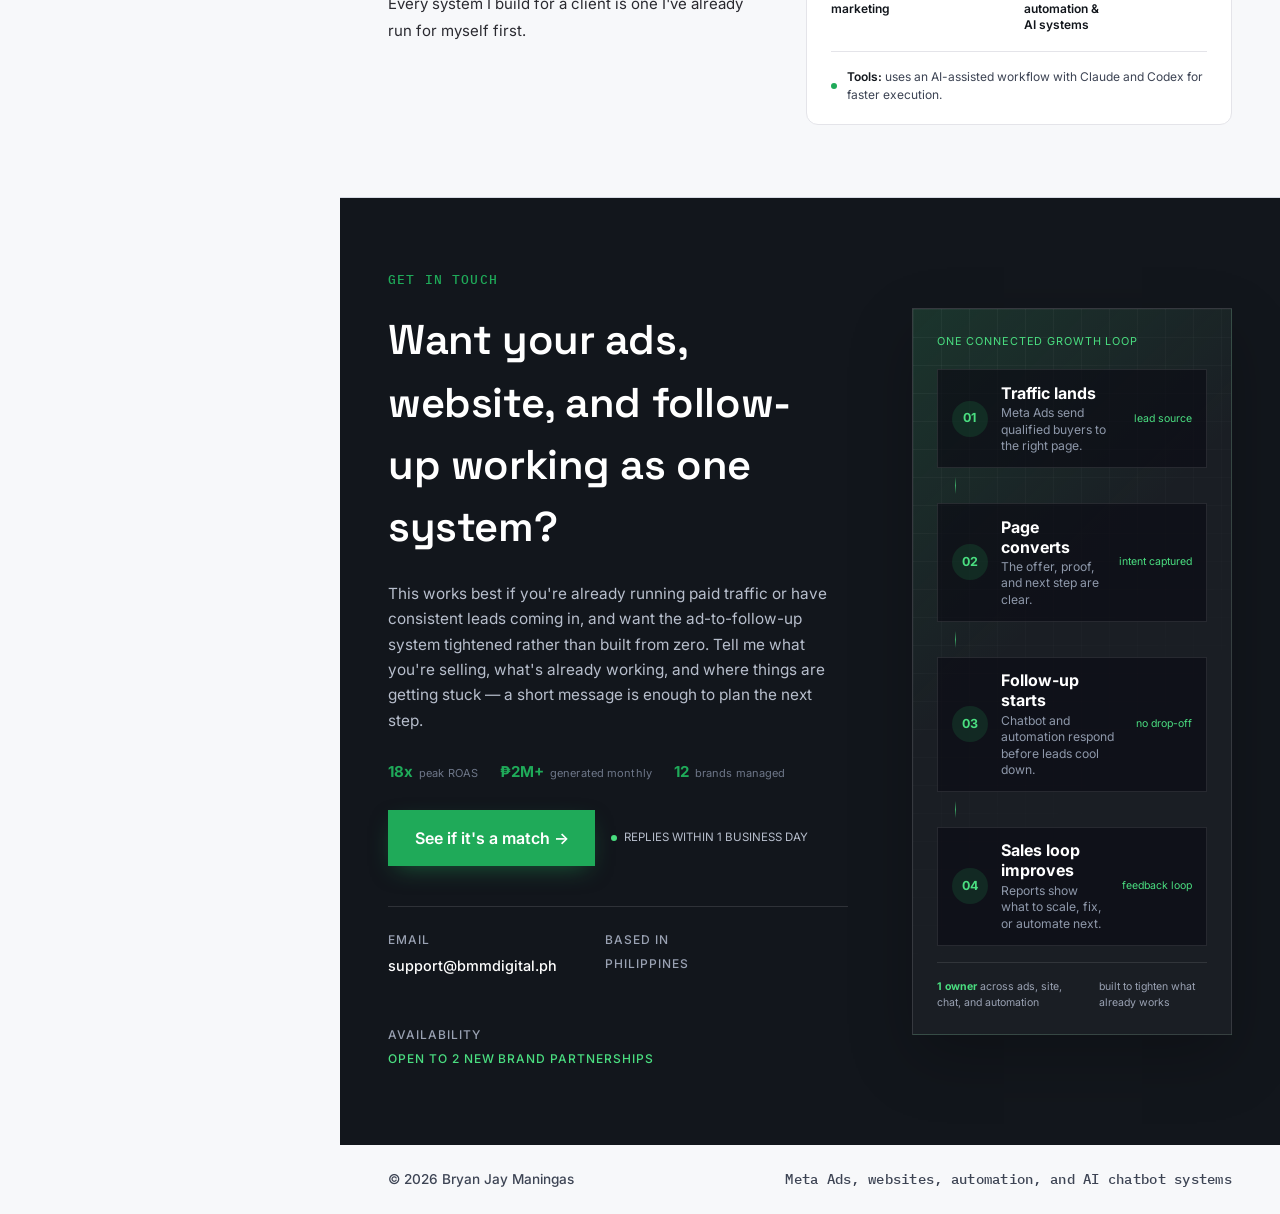
==== commit 19338745: "Optimize proof and stack images" ====
--- a/index.html
+++ b/index.html
@@ -2760,32 +2760,32 @@
       <div class="proof-gallery">
         <button class="proof-shot" onclick="openLightbox('shot-march')">
           <div class="proof-shot-chrome"><span></span><span></span><span></span><span class="label mono">Ads Manager</span></div>
-          <img id="shot-march" src="/proof/computer-bucket-march-2026.png?v=20260708-exact" alt="Meta Ads Manager report, March 2026">
+          <img id="shot-march" src="/proof/computer-bucket-march-2026.webp?v=20260713-proofwebp" width="899" height="732" loading="lazy" decoding="async" alt="Meta Ads Manager report, March 2026">
           <div class="proof-shot-caption">March 2026 <span class="mono">11.6x</span></div>
         </button>
         <button class="proof-shot" onclick="openLightbox('shot-april')">
           <div class="proof-shot-chrome"><span></span><span></span><span></span><span class="label mono">Ads Manager</span></div>
-          <img id="shot-april" src="/proof/computer-bucket-april-2026.png?v=20260708-exact" alt="Meta Ads Manager report, April 2026">
+          <img id="shot-april" src="/proof/computer-bucket-april-2026.webp?v=20260713-proofwebp" width="900" height="733" loading="lazy" decoding="async" alt="Meta Ads Manager report, April 2026">
           <div class="proof-shot-caption">April 2026 <span class="mono">18.0x</span></div>
         </button>
         <button class="proof-shot" onclick="openLightbox('shot-may')">
           <div class="proof-shot-chrome"><span></span><span></span><span></span><span class="label mono">Ads Manager</span></div>
-          <img id="shot-may" src="/proof/computer-bucket-may-2026.png?v=20260708-exact" alt="Meta Ads Manager report, May 2026">
+          <img id="shot-may" src="/proof/computer-bucket-may-2026.webp?v=20260713-proofwebp" width="899" height="732" loading="lazy" decoding="async" alt="Meta Ads Manager report, May 2026">
           <div class="proof-shot-caption">May 2026 <span class="mono">18.6x</span></div>
         </button>
         <button class="proof-shot" onclick="openLightbox('shot-june')">
           <div class="proof-shot-chrome"><span></span><span></span><span></span><span class="label mono">Ads Manager</span></div>
-          <img id="shot-june" src="/proof/computer-bucket-june-2026.png?v=20260708-exact" alt="Meta Ads Manager report, June 2026">
+          <img id="shot-june" src="/proof/computer-bucket-june-2026.webp?v=20260713-proofwebp" width="899" height="716" loading="lazy" decoding="async" alt="Meta Ads Manager report, June 2026">
           <div class="proof-shot-caption">June 2026 <span class="mono">18.0x</span></div>
         </button>
         <button class="proof-shot" onclick="openLightbox('shot-ytd')">
           <div class="proof-shot-chrome"><span></span><span></span><span></span><span class="label mono">Ads Manager</span></div>
-          <img id="shot-ytd" src="/proof/computer-bucket-2026.png?v=20260708-exact" alt="Meta Ads Manager report, 2026 year to date">
+          <img id="shot-ytd" src="/proof/computer-bucket-2026.webp?v=20260713-proofwebp" width="900" height="698" loading="lazy" decoding="async" alt="Meta Ads Manager report, 2026 year to date">
           <div class="proof-shot-caption">2026 YTD <span class="mono">16.1x</span></div>
         </button>
         <button class="proof-shot" onclick="openLightbox('shot-2025')">
           <div class="proof-shot-chrome"><span></span><span></span><span></span><span class="label mono">Ads Manager</span></div>
-          <img id="shot-2025" src="/proof/computer-bucket-2025.png?v=20260708-exact" alt="Meta Ads Manager report, full year 2025">
+          <img id="shot-2025" src="/proof/computer-bucket-2025.webp?v=20260713-proofwebp" width="900" height="691" loading="lazy" decoding="async" alt="Meta Ads Manager report, full year 2025">
           <div class="proof-shot-caption">Full year 2025 <span class="mono">5.3x</span></div>
         </button>
       </div>
@@ -2801,7 +2801,7 @@
           <div class="site-proof-carousel" data-website-proof>
             <button class="site-proof-card is-tall is-image-only" type="button" onclick="openLightbox('shot-website-build')" aria-label="Expand Computer Bucket website build proof" data-site-build-button>
               <div class="site-proof-media">
-                <img id="shot-website-build" src="/proof/computer-bucket-website-fullpage.png?v=20260708-webproof" alt="Full-page Computer Bucket homepage screenshot" loading="lazy" decoding="async">
+                <img id="shot-website-build" src="/proof/computer-bucket-website-fullpage.webp?v=20260713-proofwebp" width="960" height="1674" alt="Full-page Computer Bucket homepage screenshot" loading="lazy" decoding="async">
               </div>
             </button>
             <button class="site-proof-next" type="button" aria-label="Show next website proof" data-site-proof-next>&#8594;</button>
@@ -2809,7 +2809,7 @@
           </div>
           <button class="site-proof-card" type="button" onclick="openLightbox('shot-pagespeed')" aria-label="Expand Computer Bucket PageSpeed performance review" data-site-speed-button>
             <div class="site-proof-media">
-              <img id="shot-pagespeed" src="/proof/computer-bucket-pagespeed.png?v=20260708-webproof" alt="PageSpeed Insights desktop report for Computer Bucket" loading="lazy" decoding="async">
+              <img id="shot-pagespeed" src="/proof/computer-bucket-pagespeed.webp?v=20260713-proofwebp" width="970" height="877" alt="PageSpeed Insights desktop report for Computer Bucket" loading="lazy" decoding="async">
             </div>
             <div class="site-proof-meta">
               <span class="mono">PERFORMANCE &amp; CONVERSION REVIEW</span>
@@ -2833,7 +2833,7 @@
         <div class="proof-placeholder-row automation-proof-row">
           <button class="site-proof-card automation-proof-card" type="button" onclick="openLightbox('shot-workflow')" aria-label="Expand repair-service automation workflow">
             <div class="site-proof-media">
-              <img id="shot-workflow" src="/proof/workflow.png?v=20260708-workflow" alt="n8n repair-service automation workflow diagram" loading="lazy" decoding="async">
+              <img id="shot-workflow" src="/proof/workflow.webp?v=20260713-proofwebp" width="1200" height="628" alt="n8n repair-service automation workflow diagram" loading="lazy" decoding="async">
             </div>
           </button>
         </div>
@@ -2969,11 +2969,11 @@
           <span class="stack-logo-name">Meta Ads Manager</span>
         </div>
         <div class="stack-logo-card" role="listitem">
-          <span class="stack-logo-mark is-dark"><img src="assets/logos/highlevel.png?v=20260708-logos" alt="" loading="lazy" decoding="async"></span>
+          <span class="stack-logo-mark is-dark"><img src="assets/logos/highlevel.webp?v=20260713-logowebp" alt="" loading="lazy" decoding="async"></span>
           <span class="stack-logo-name">HighLevel / GHL</span>
         </div>
         <div class="stack-logo-card" role="listitem">
-          <span class="stack-logo-mark"><img src="assets/logos/wordpress-cropped.png?v=20260708-logos" alt="" loading="lazy" decoding="async"></span>
+          <span class="stack-logo-mark"><img src="assets/logos/wordpress-cropped.webp?v=20260713-logowebp" alt="" loading="lazy" decoding="async"></span>
           <span class="stack-logo-name">WordPress</span>
         </div>
         <div class="stack-logo-card" role="listitem">
@@ -3025,7 +3025,7 @@
           <span class="stack-logo-name">n8n</span>
         </div>
         <div class="stack-logo-card" role="listitem">
-          <span class="stack-logo-mark"><img src="assets/logos/make.png?v=20260708-logos" alt="" loading="lazy" decoding="async"></span>
+          <span class="stack-logo-mark"><img src="assets/logos/make.webp?v=20260713-logowebp" alt="" loading="lazy" decoding="async"></span>
           <span class="stack-logo-name">Make</span>
         </div>
         <div class="stack-logo-card" role="listitem">
@@ -3033,7 +3033,7 @@
           <span class="stack-logo-name">Manychat</span>
         </div>
         <div class="stack-logo-card" role="listitem">
-          <span class="stack-logo-mark"><img src="assets/logos/chatbotbuilder-small.png?v=20260708-logos" alt="" loading="lazy" decoding="async"></span>
+          <span class="stack-logo-mark"><img src="assets/logos/chatbotbuilder-small.webp?v=20260713-logowebp" alt="" loading="lazy" decoding="async"></span>
           <span class="stack-logo-name">ChatbotBuilder.ai</span>
         </div>
         <div class="stack-logo-card" role="listitem">
@@ -3045,19 +3045,19 @@
           <span class="stack-logo-name">Claude</span>
         </div>
         <div class="stack-logo-card" role="listitem">
-          <span class="stack-logo-mark is-app-icon"><img src="assets/logos/codex.png?v=20260708-codex" alt="" loading="lazy" decoding="async"></span>
+          <span class="stack-logo-mark is-app-icon"><img src="assets/logos/codex.webp?v=20260713-logowebp" alt="" loading="lazy" decoding="async"></span>
           <span class="stack-logo-name">OpenAI Codex</span>
         </div>
         <div class="stack-logo-card" role="listitem">
-          <span class="stack-logo-mark"><img src="assets/logos/google-analytics-4.png?v=20260708-official" alt="" loading="lazy" decoding="async"></span>
+          <span class="stack-logo-mark"><img src="assets/logos/google-analytics-4.webp?v=20260713-logowebp" alt="" loading="lazy" decoding="async"></span>
           <span class="stack-logo-name">Google Analytics 4</span>
         </div>
         <div class="stack-logo-card" role="listitem">
-          <span class="stack-logo-mark"><img src="assets/logos/google-tag-manager.png?v=20260708-official" alt="" loading="lazy" decoding="async"></span>
+          <span class="stack-logo-mark"><img src="assets/logos/google-tag-manager.webp?v=20260713-logowebp" alt="" loading="lazy" decoding="async"></span>
           <span class="stack-logo-name">Google Tag Manager</span>
         </div>
         <div class="stack-logo-card" role="listitem">
-          <span class="stack-logo-mark"><img src="assets/logos/cloudflare.png?v=20260708-official" alt="" loading="lazy" decoding="async"></span>
+          <span class="stack-logo-mark"><img src="assets/logos/cloudflare.webp?v=20260713-logowebp" alt="" loading="lazy" decoding="async"></span>
           <span class="stack-logo-name">Cloudflare</span>
         </div>
       </div>
@@ -3335,10 +3335,14 @@
 
       var slides = [
         {
-          buildSrc: '/proof/computer-bucket-website-fullpage.png?v=20260708-webproof',
+          buildSrc: '/proof/computer-bucket-website-fullpage.webp?v=20260713-proofwebp',
+          buildWidth: 960,
+          buildHeight: 1674,
           buildAlt: 'Full-page Computer Bucket homepage screenshot',
           buildLabel: 'Expand Computer Bucket website build proof',
-          speedSrc: '/proof/computer-bucket-pagespeed.png?v=20260708-webproof',
+          speedSrc: '/proof/computer-bucket-pagespeed.webp?v=20260713-proofwebp',
+          speedWidth: 970,
+          speedHeight: 877,
           speedAlt: 'PageSpeed Insights desktop report for Computer Bucket',
           speedLabel: 'Expand Computer Bucket PageSpeed performance review',
           title: 'Desktop audit with conversion checks',
@@ -3346,10 +3350,14 @@
           tags: ['80 Performance', '100 SEO', '0 ms TBT']
         },
         {
-          buildSrc: '/proof/house-of-putobao-website-fullpage.png?v=20260708-webproof',
+          buildSrc: '/proof/house-of-putobao-website-fullpage.webp?v=20260713-proofwebp',
+          buildWidth: 960,
+          buildHeight: 1291,
           buildAlt: 'Full-page House of Puto Bao storefront screenshot',
           buildLabel: 'Expand House of Puto Bao website build proof',
-          speedSrc: '/proof/house-of-putobao-pagespeed.png?v=20260708-webproof',
+          speedSrc: '/proof/house-of-putobao-pagespeed.webp?v=20260713-proofwebp',
+          speedWidth: 970,
+          speedHeight: 874,
           speedAlt: 'PageSpeed Insights desktop report for House of Puto Bao',
           speedLabel: 'Expand House of Puto Bao PageSpeed performance review',
           title: 'Desktop audit with conversion checks',
@@ -3357,10 +3365,14 @@
           tags: ['100 Performance', '98 Accessibility', '100 SEO', '2/2 Agentic']
         },
         {
-          buildSrc: '/proof/islandesk-website-fullpage.png?v=20260708-webproof',
+          buildSrc: '/proof/islandesk-website-fullpage.webp?v=20260713-proofwebp',
+          buildWidth: 960,
+          buildHeight: 864,
           buildAlt: 'Full-page Islandesk website screenshot',
           buildLabel: 'Expand Islandesk website build proof',
-          speedSrc: '/proof/islandesk-pagespeed.png?v=20260708-webproof',
+          speedSrc: '/proof/islandesk-pagespeed.webp?v=20260713-proofwebp',
+          speedWidth: 970,
+          speedHeight: 869,
           speedAlt: 'PageSpeed Insights desktop report for Islandesk',
           speedLabel: 'Expand Islandesk PageSpeed performance review',
           title: 'Desktop audit with conversion checks',
@@ -3391,10 +3403,14 @@
         if (buildImg) {
           buildImg.src = slide.buildSrc;
           buildImg.alt = slide.buildAlt;
+          buildImg.width = slide.buildWidth;
+          buildImg.height = slide.buildHeight;
         }
         if (speedImg) {
           speedImg.src = slide.speedSrc;
           speedImg.alt = slide.speedAlt;
+          speedImg.width = slide.speedWidth;
+          speedImg.height = slide.speedHeight;
         }
         if (buildButton) buildButton.setAttribute('aria-label', slide.buildLabel);
         if (speedButton) speedButton.setAttribute('aria-label', slide.speedLabel);
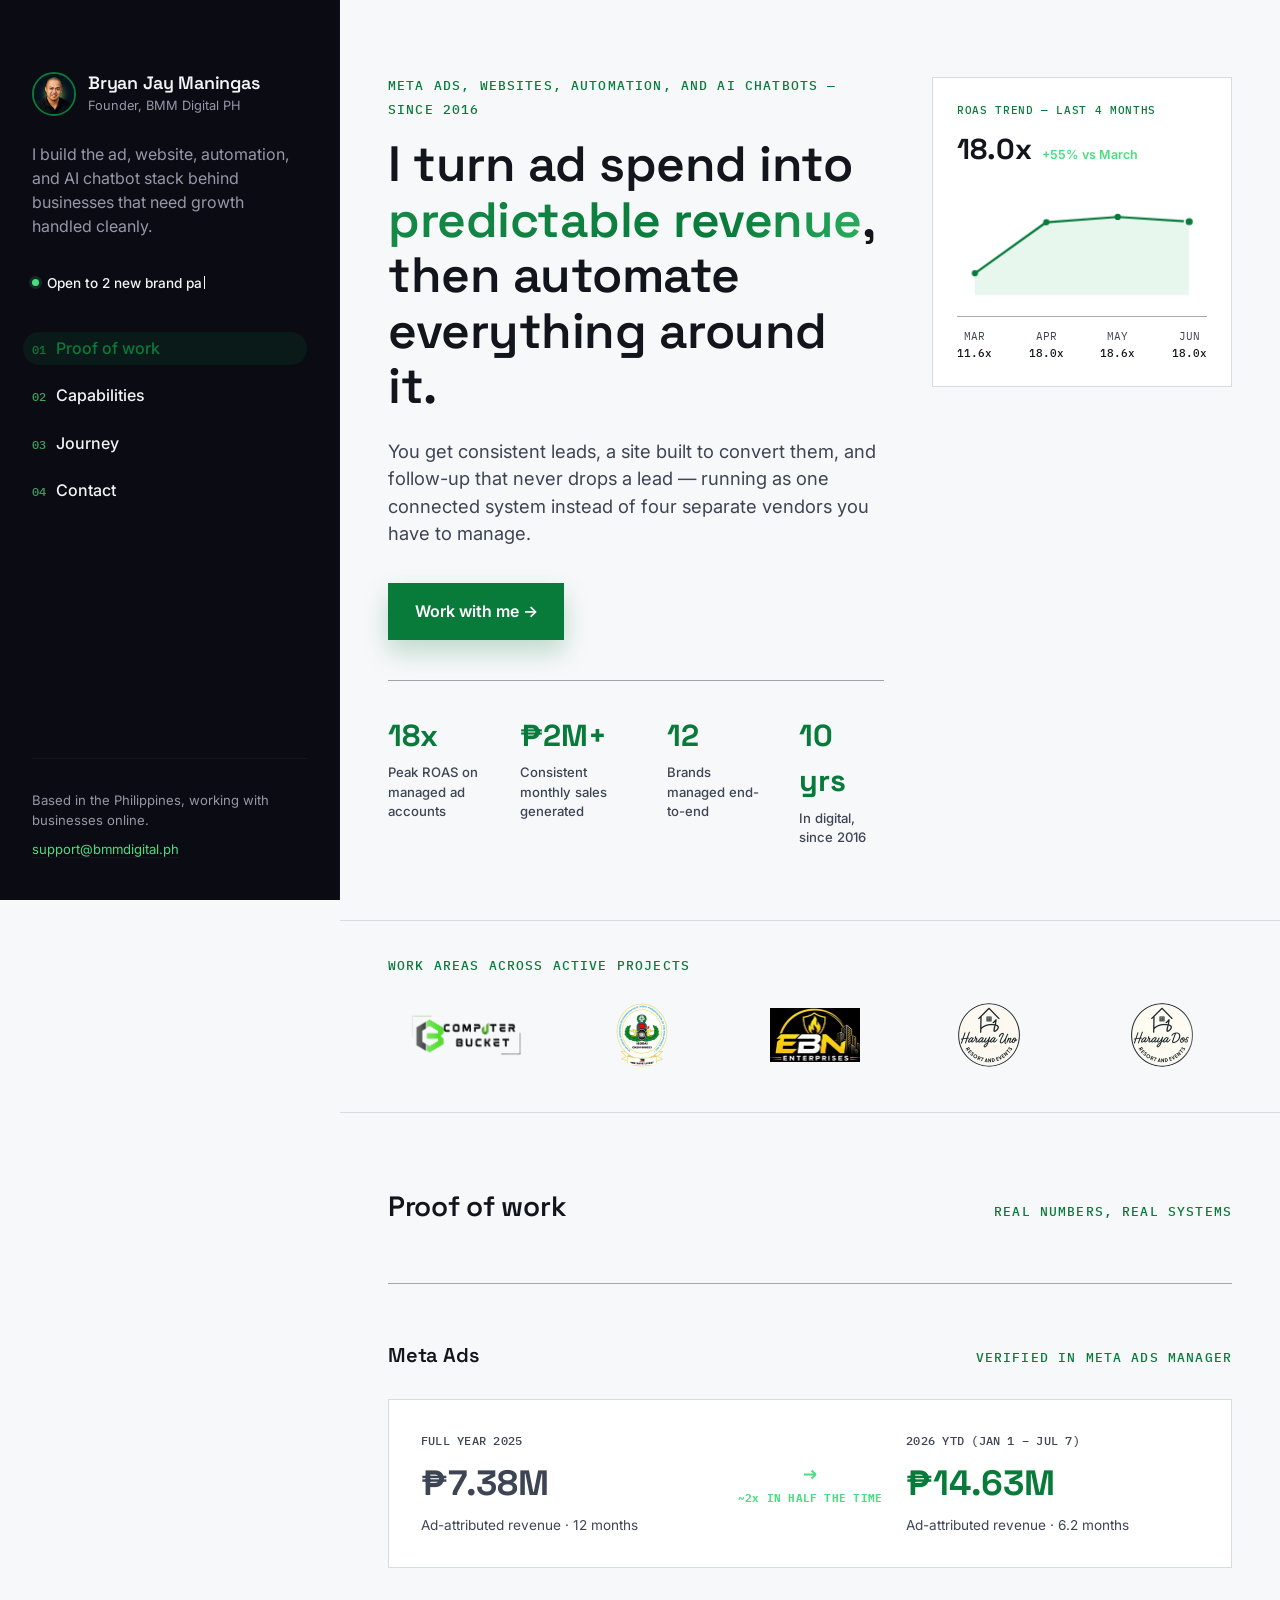
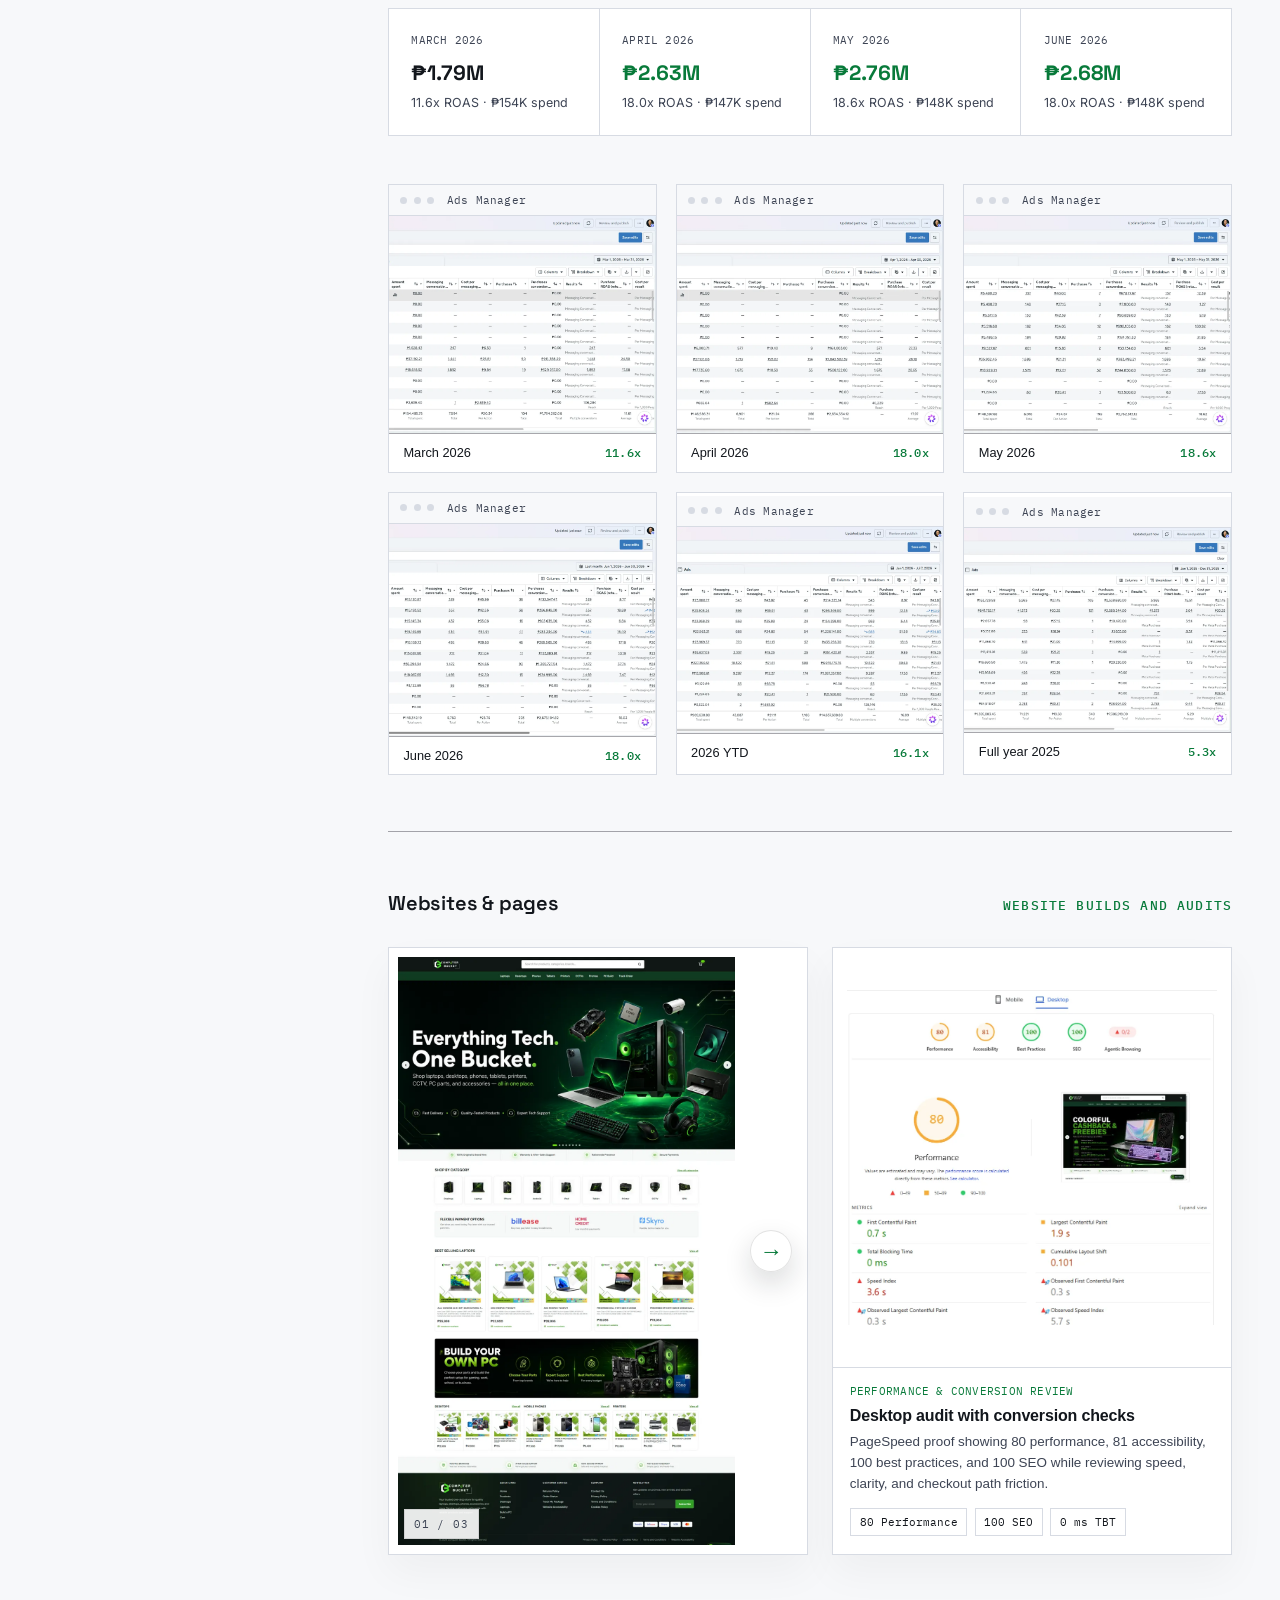
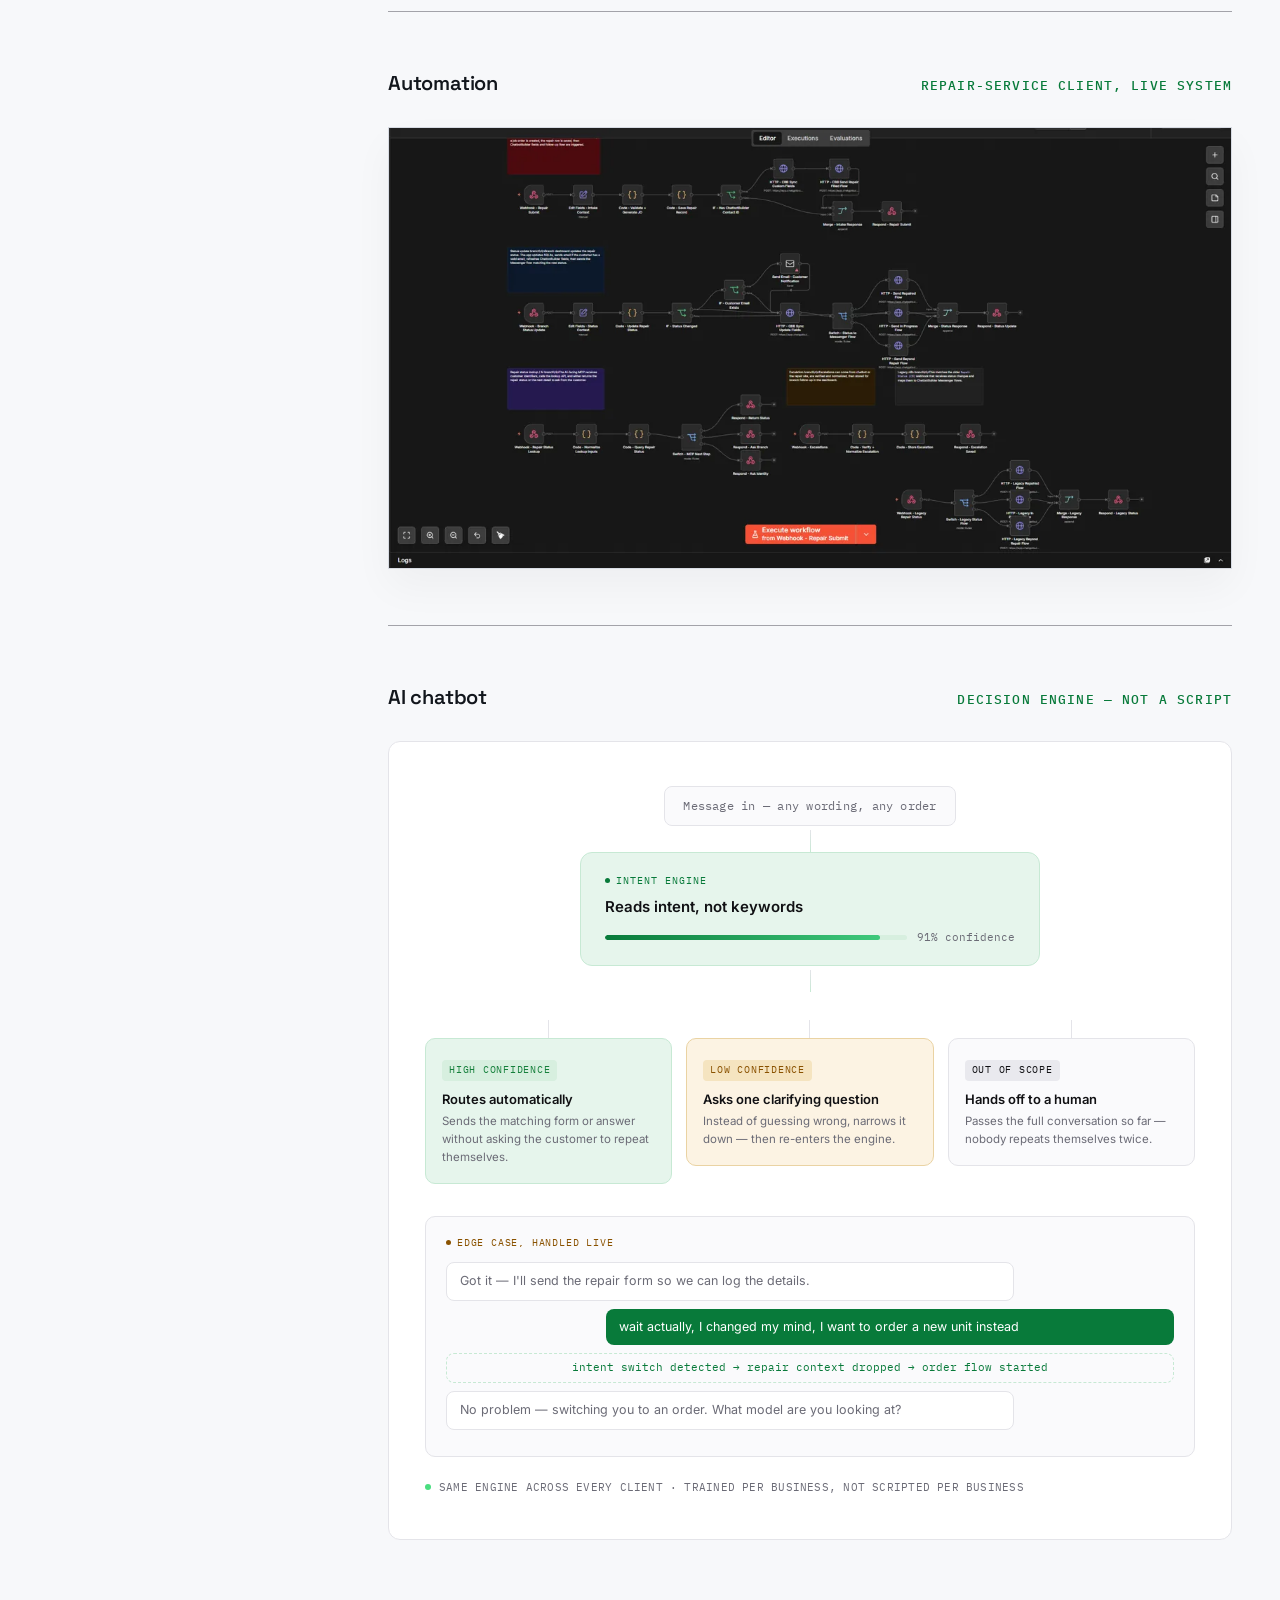
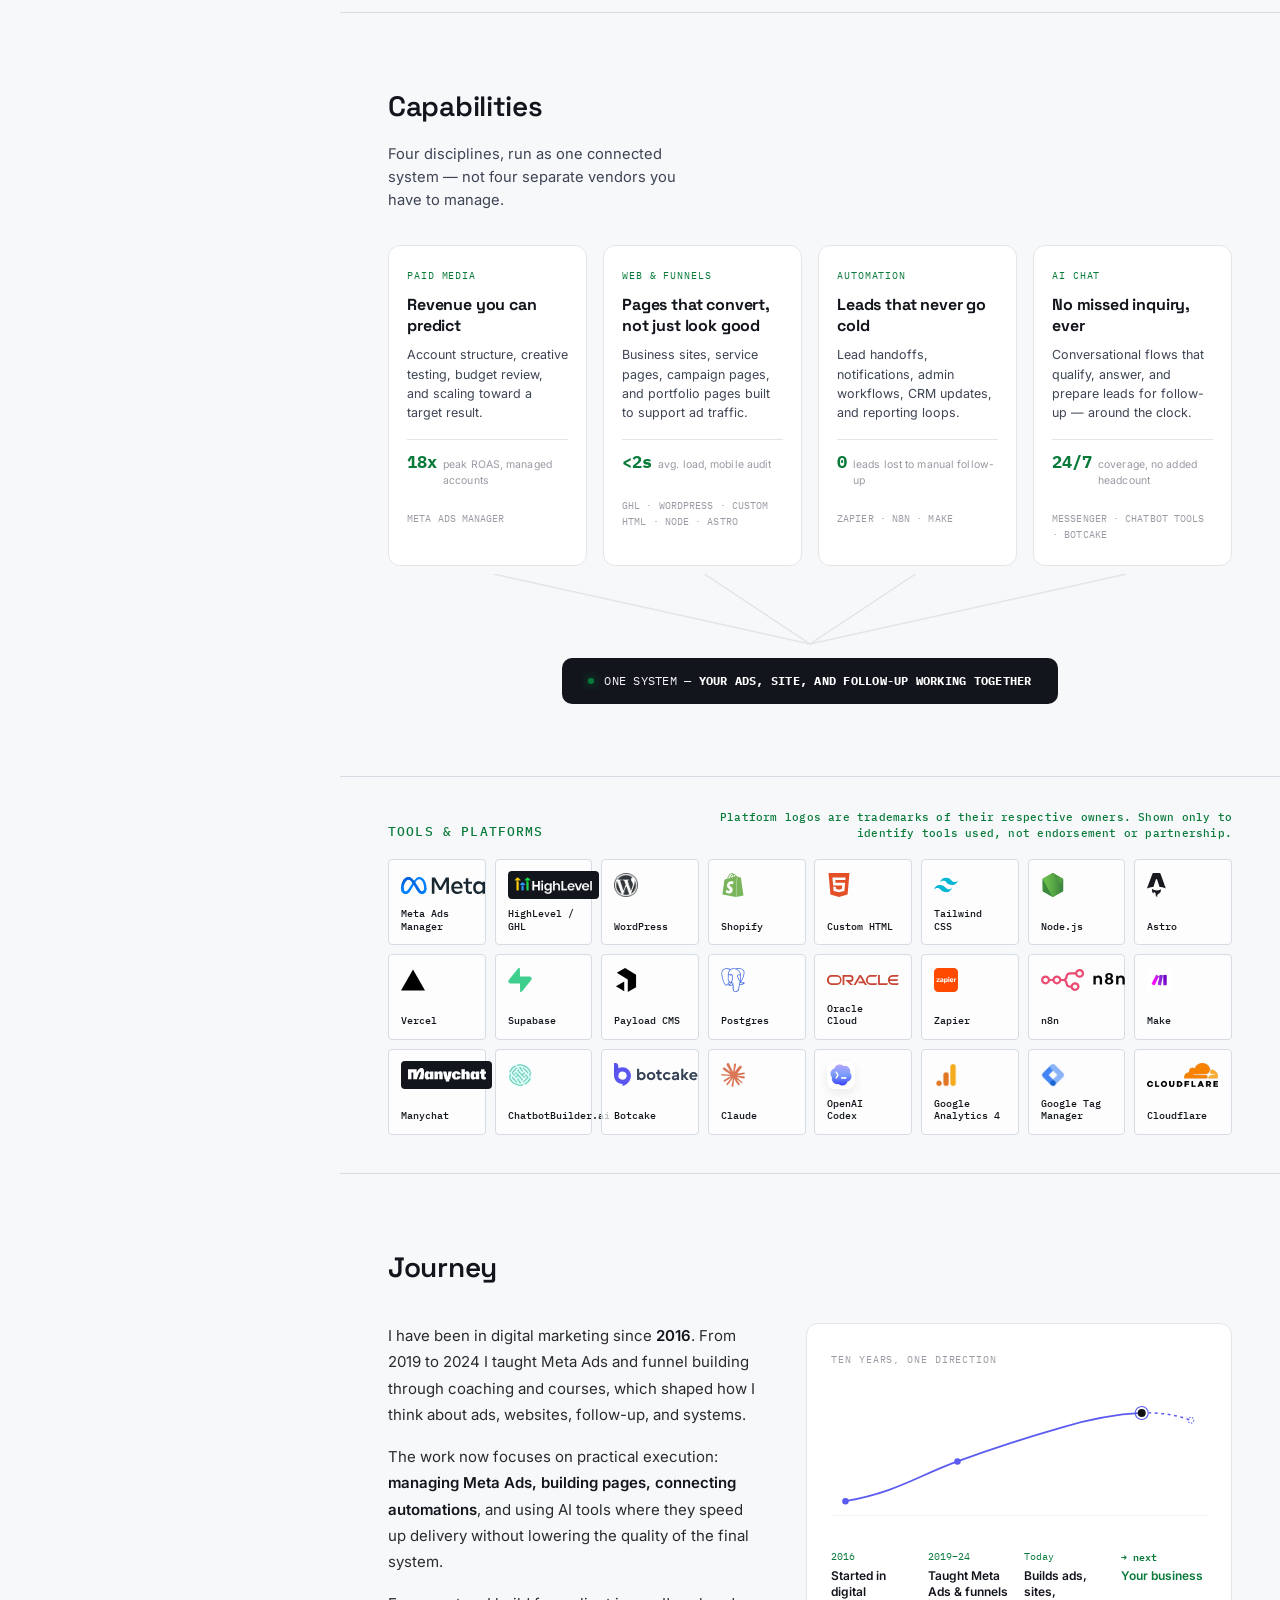
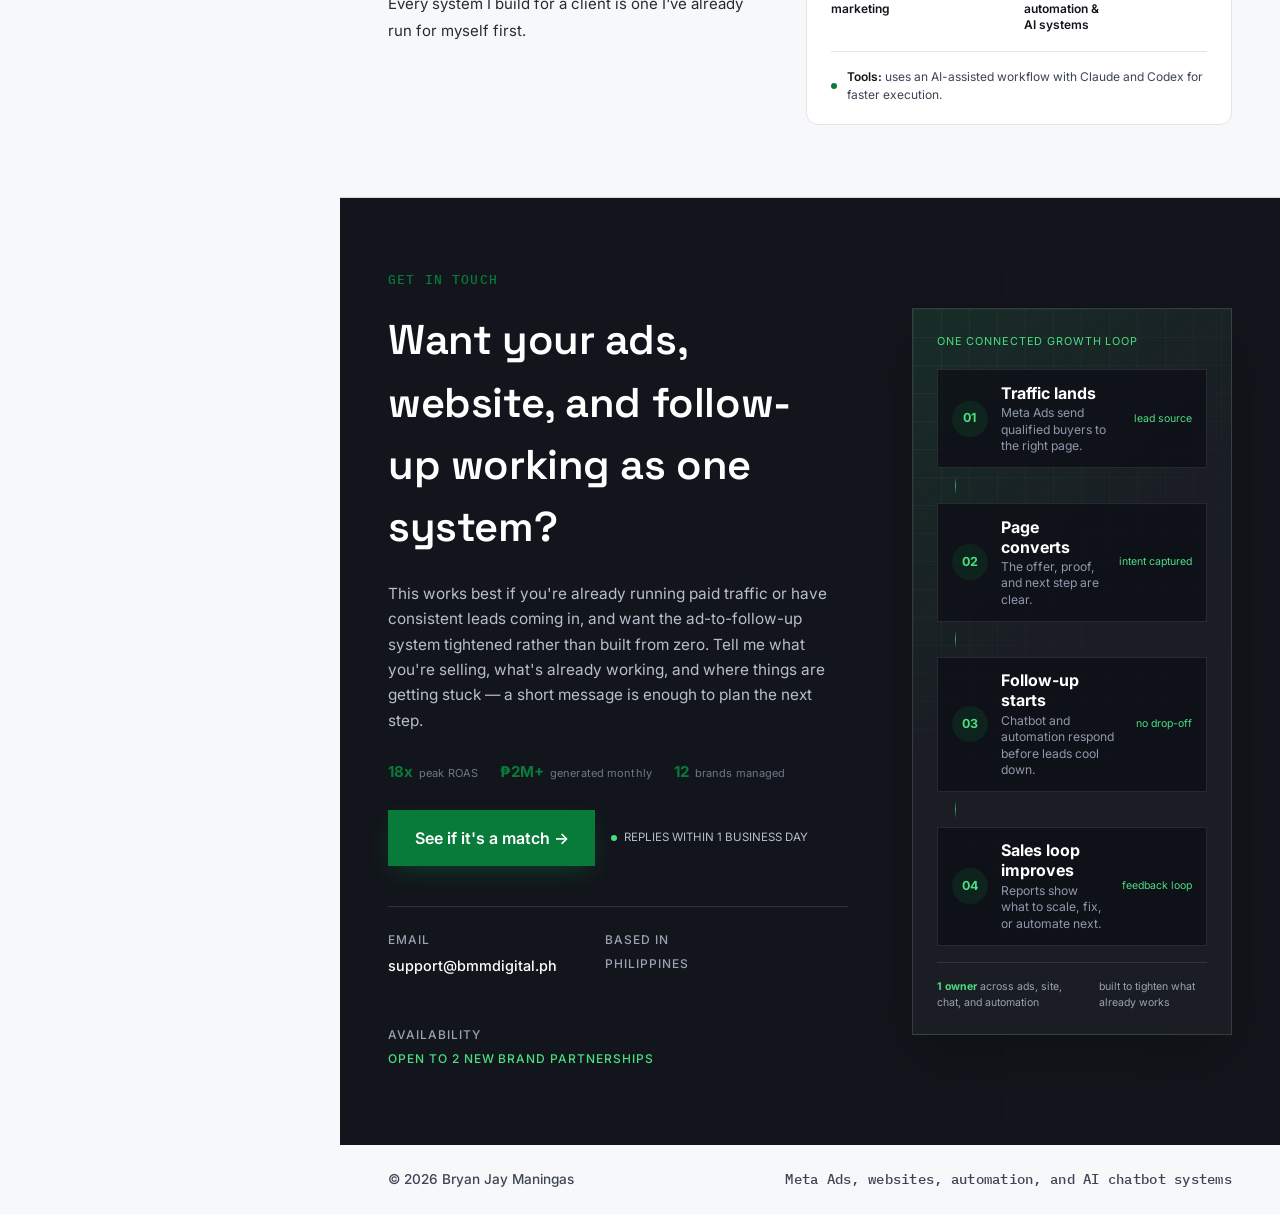
==== commit ad3265c0: "Fix nav reflow and contrast warnings" ====
--- a/index.html
+++ b/index.html
@@ -18,7 +18,7 @@
     --ink:#12161C;
     --slate:#3D4454;
     --line:#D7DBE3;
-    --accent:#1FAA59;
+    --accent:#087A3A;
     --accent-dim:#E8F7EE;
     --signal:#4ADE80;
   }
@@ -254,11 +254,11 @@
   }
   nav.primary-nav a:hover{
     color:#4ADE80;
-    background:rgba(31,170,89,0.08);
+    background:rgba(8,122,58,0.08);
   }
   nav.primary-nav a.is-active{
     color:var(--accent);
-    background:rgba(31,170,89,0.14);
+    background:rgba(8,122,58,0.14);
   }
   nav.primary-nav a.is-active .mono{
     color:var(--accent);
@@ -492,7 +492,7 @@
   }
   .stack-logo-card:hover{
     transform:translateY(-2px);
-    border-color:rgba(31,170,89,0.28);
+    border-color:rgba(8,122,58,0.28);
     background:#fff;
     box-shadow:0 14px 28px rgba(18,22,28,0.07);
   }
@@ -624,13 +624,13 @@
     border:1px solid var(--accent);
     transition:transform 180ms ease, background-color 180ms ease, border-color 180ms ease, box-shadow 180ms ease;
     transform:translateZ(0);
-    box-shadow:0 12px 26px rgba(31,170,89,0.22);
+    box-shadow:0 12px 26px rgba(8,122,58,0.24);
   }
   .btn-primary:hover{
-    background:#18894A;
-    border-color:#18894A;
+    background:#066732;
+    border-color:#066732;
     transform:scale(1.02);
-    box-shadow:0 16px 30px rgba(31,170,89,0.18);
+    box-shadow:0 16px 30px rgba(8,122,58,0.2);
   }
   .btn-primary:active{
     transform:scale(0.995);
@@ -1003,7 +1003,7 @@
   }
   .site-proof-card:hover{
     transform:translateY(-2px);
-    border-color:rgba(31,170,89,0.28);
+    border-color:rgba(8,122,58,0.28);
     box-shadow:0 24px 48px rgba(18,22,28,0.08);
   }
   .site-proof-card:focus-visible{
@@ -1188,7 +1188,7 @@
     height:68%;
     right:9%;
     top:16%;
-    background:rgba(31,170,89,0.08);
+    background:rgba(8,122,58,0.08);
   }
   .flow-step{
     position:relative;
@@ -1378,10 +1378,10 @@
     position:relative;
     min-height:520px;
     padding:0;
-    border:1px solid rgba(31,170,89,0.18);
+    border:1px solid rgba(8,122,58,0.18);
     border-radius:10px;
     background-color:#DDEEFF;
-    background-image:radial-gradient(rgba(31,170,89,0.18) 1px, transparent 1px);
+    background-image:radial-gradient(rgba(8,122,58,0.18) 1px, transparent 1px);
     background-size:18px 18px;
     box-shadow:0 24px 60px rgba(18,22,28,0.08);
     overflow:hidden;
@@ -1653,7 +1653,7 @@
     --ai-panel:#FFFFFF;
     --ai-panel-2:#FAFAFC;
     --ai-border:#E4E4E9;
-    --ai-accent:#1FAA59;
+    --ai-accent:#087A3A;
     --ai-accent-dim:#E6F5EC;
     --ai-accent-line:#C7E9D4;
     --ai-amber:#8A5200;
@@ -1951,7 +1951,7 @@
     transition:background 0.15s ease;
     background:var(--panel);
   }
-  .spec-card:hover{background:rgba(31,170,89,0.025);}
+  .spec-card:hover{background:rgba(8,122,58,0.025);}
 
   .spec-intro .spec-index{
     font-size:0.7rem;
@@ -2357,12 +2357,12 @@
     background:var(--accent);
     border-color:var(--accent);
     color:#fff;
-    box-shadow:0 8px 24px -8px rgba(31,170,89,0.5);
+    box-shadow:0 8px 24px -8px rgba(8,122,58,0.5);
   }
   .contact-section .btn-primary:hover{
-    background:#18894A;
+    background:#066732;
     color:#fff;
-    border-color:#18894A;
+    border-color:#066732;
   }
   .contact-layout{
     position:relative;
@@ -2381,7 +2381,7 @@
     position:relative;
     border:1px solid rgba(255,255,255,0.12);
     background:
-      linear-gradient(135deg, rgba(31,170,89,0.16), rgba(31,170,89,0) 42%),
+      linear-gradient(135deg, rgba(8,122,58,0.16), rgba(8,122,58,0) 42%),
       rgba(255,255,255,0.035);
     padding:1.5rem;
     box-shadow:0 24px 60px rgba(0,0,0,0.22);
@@ -2429,7 +2429,7 @@
     width:2.25rem;
     height:2.25rem;
     border-radius:50%;
-    background:rgba(31,170,89,0.16);
+    background:rgba(8,122,58,0.16);
     color:#4ADE80;
     font-family:var(--mono);
     font-size:0.78rem;
@@ -3437,12 +3437,13 @@
 
       var sections = navLinks.map(function (link) {
         var id = link.getAttribute('href').slice(1);
-        return { link: link, section: document.getElementById(id) };
+        return { link: link, section: document.getElementById(id), top: 0 };
       }).filter(function (item) {
         return !!item.section;
       });
 
       if (!sections.length) return;
+      var ticking = false;
 
       function setActive(link) {
         navLinks.forEach(function (item) {
@@ -3450,22 +3451,42 @@
         });
       }
 
+      function refreshSectionPositions() {
+        sections.forEach(function (item) {
+          item.top = item.section.getBoundingClientRect().top + window.scrollY;
+        });
+      }
+
       function updateActive() {
         var marker = window.scrollY + Math.min(window.innerHeight * 0.72, 720);
         var current = sections[0];
 
         sections.forEach(function (item) {
-          if (item.section.offsetTop <= marker) current = item;
+          if (item.top <= marker) current = item;
         });
 
         setActive(current.link);
+      }
+
+      function requestUpdateActive() {
+        if (ticking) return;
+        ticking = true;
+        window.requestAnimationFrame(function () {
+          updateActive();
+          ticking = false;
+        });
+      }
+
+      function refreshAndUpdateActive() {
+        refreshSectionPositions();
+        requestUpdateActive();
       }
 
       sections.forEach(function (item) {
         item.link.addEventListener('click', function (event) {
           event.preventDefault();
           var prefersReducedMotion = window.matchMedia('(prefers-reduced-motion: reduce)').matches;
-          var top = item.section.getBoundingClientRect().top + window.scrollY;
+          var top = item.top;
 
           window.scrollTo({
             top: Math.max(0, top),
@@ -3480,10 +3501,10 @@
         });
       });
 
-      updateActive();
-      window.setTimeout(updateActive, 120);
-      window.addEventListener('scroll', updateActive, { passive:true });
-      window.addEventListener('resize', updateActive);
+      refreshAndUpdateActive();
+      window.setTimeout(refreshAndUpdateActive, 120);
+      window.addEventListener('scroll', requestUpdateActive, { passive:true });
+      window.addEventListener('resize', refreshAndUpdateActive);
     }
     function init() {
       initStats();
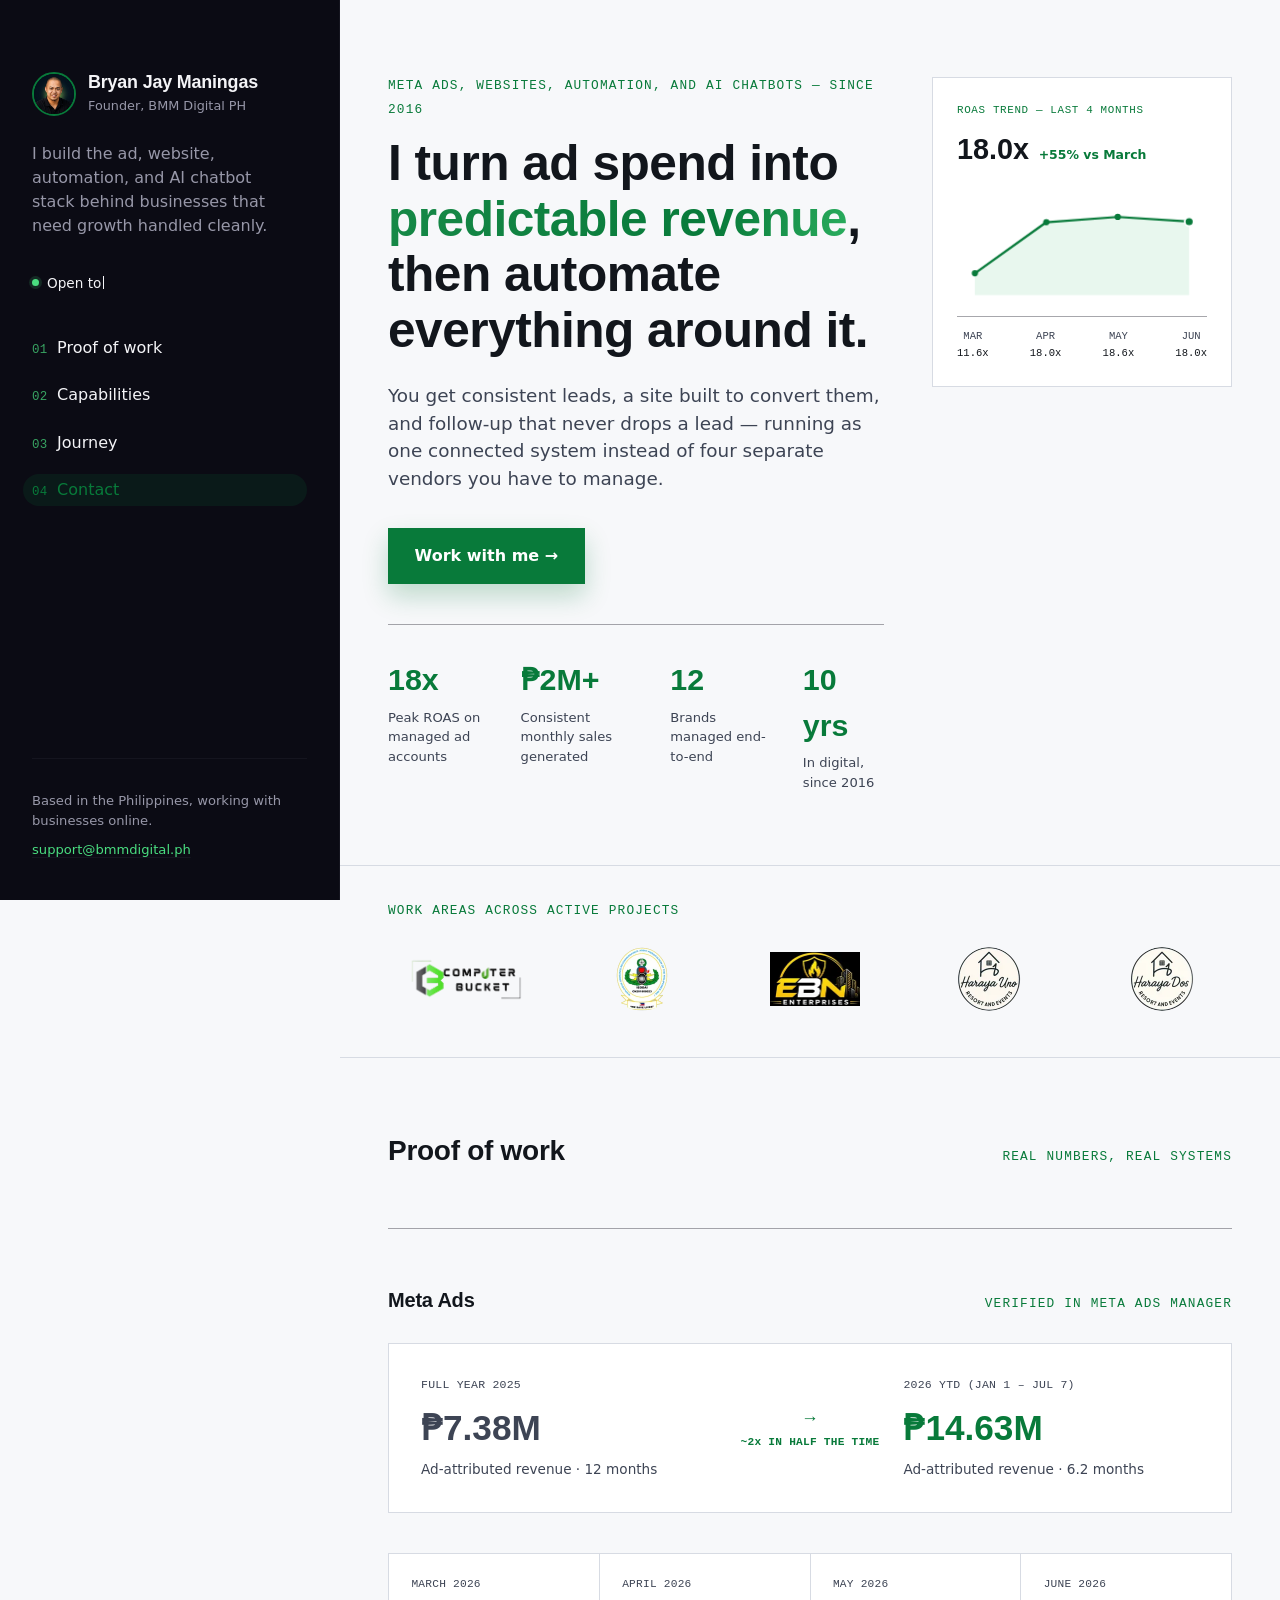
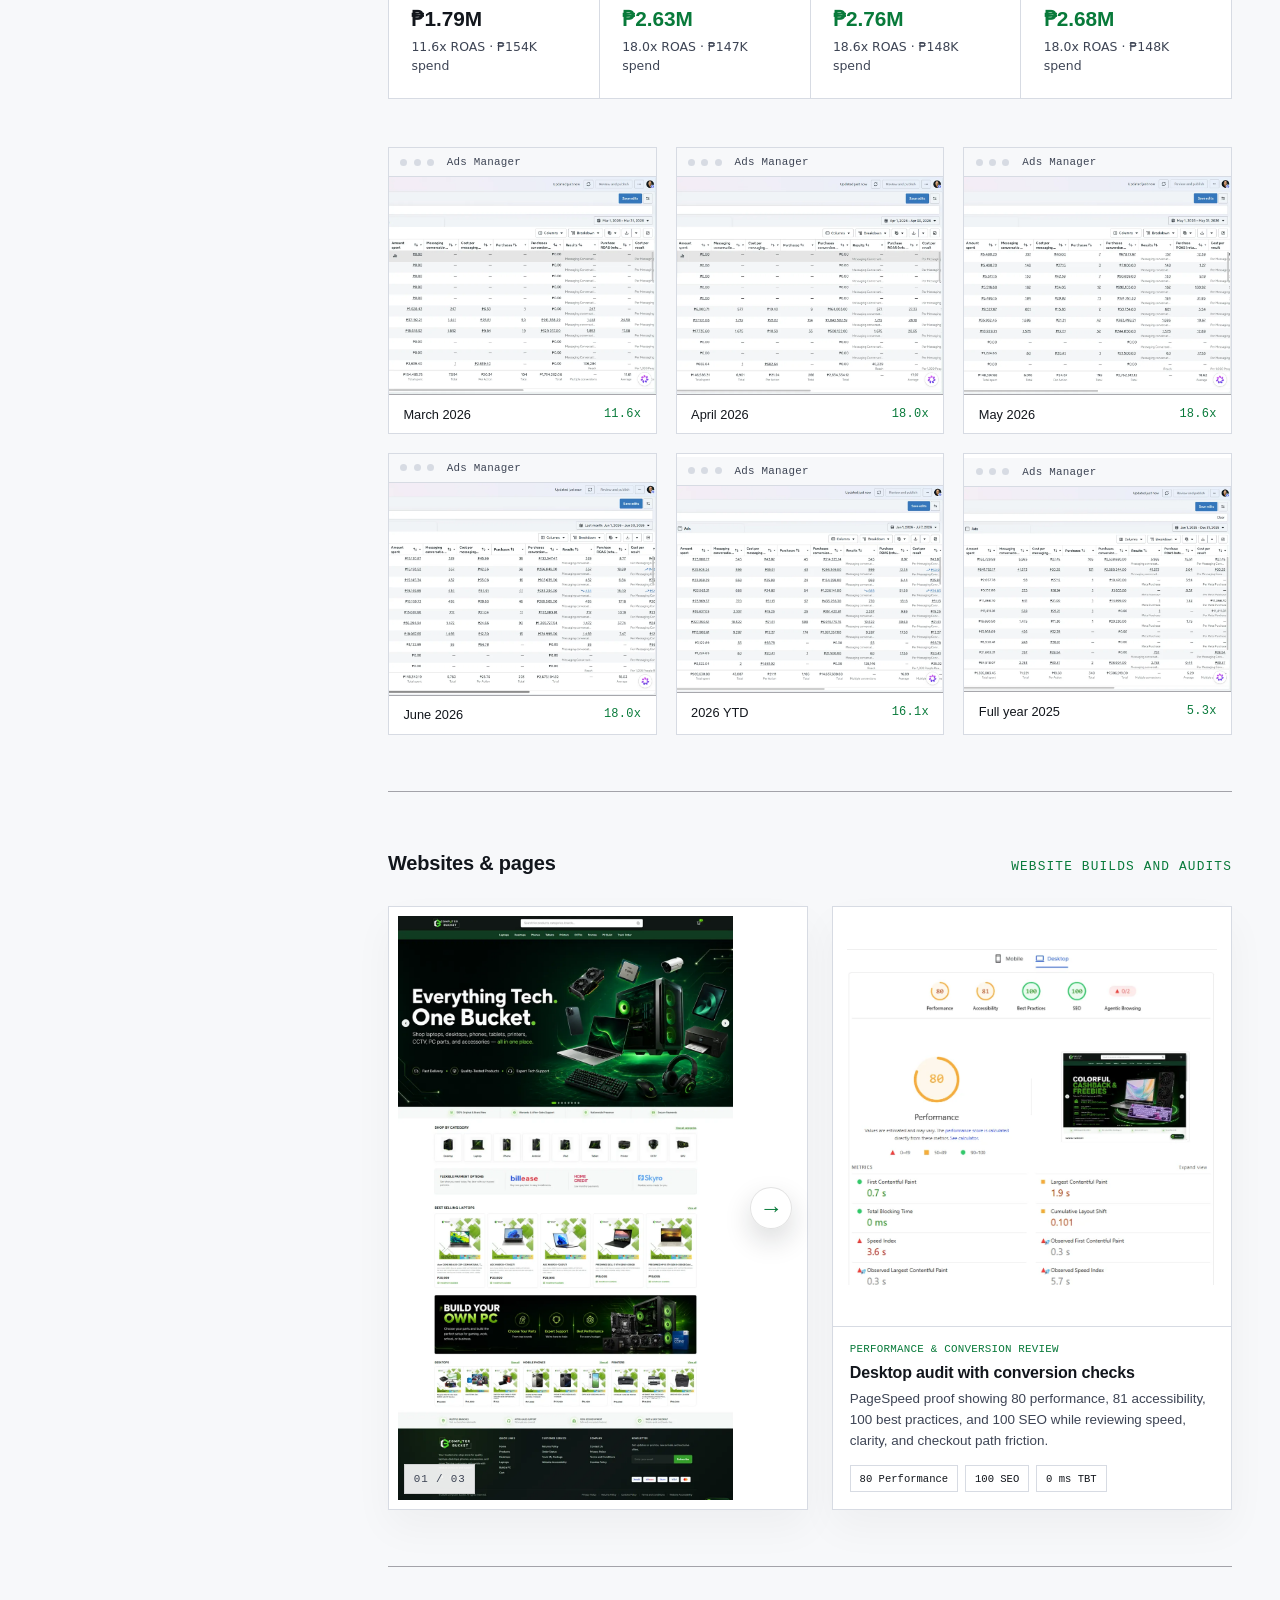
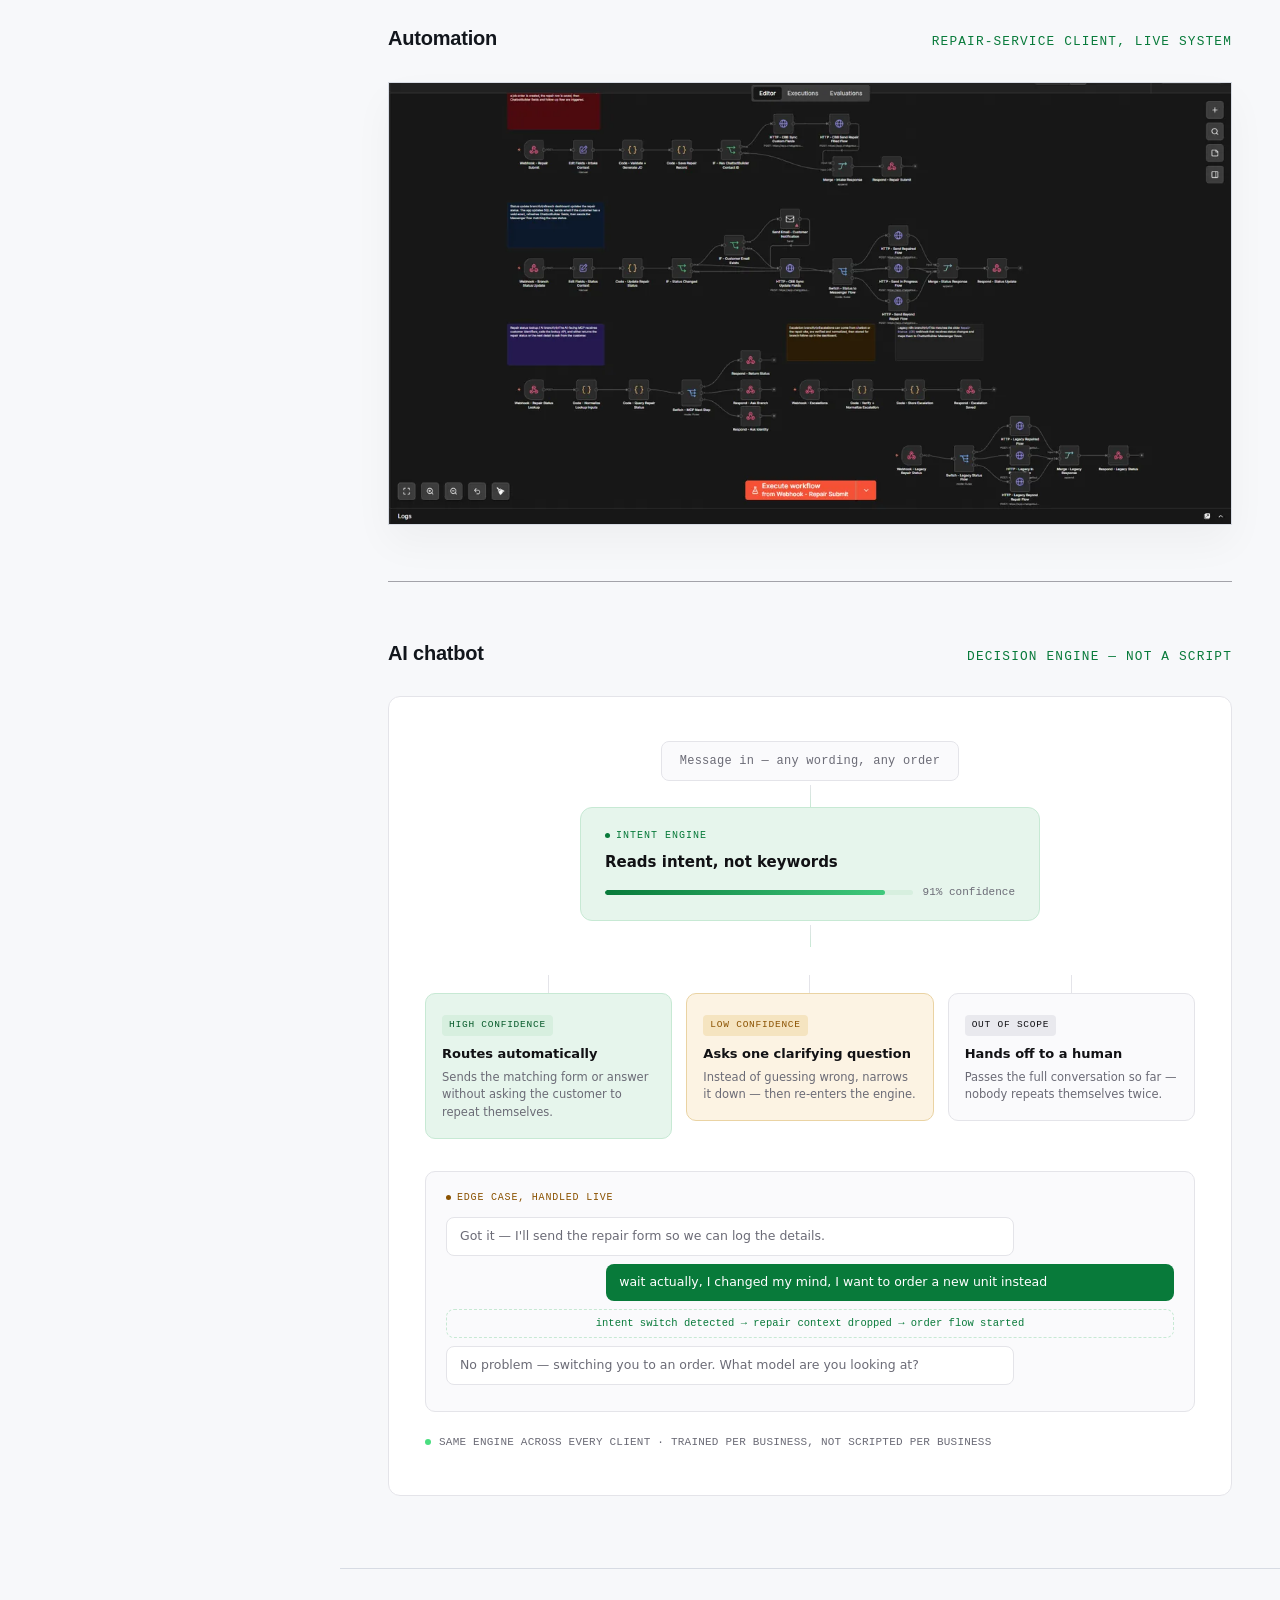
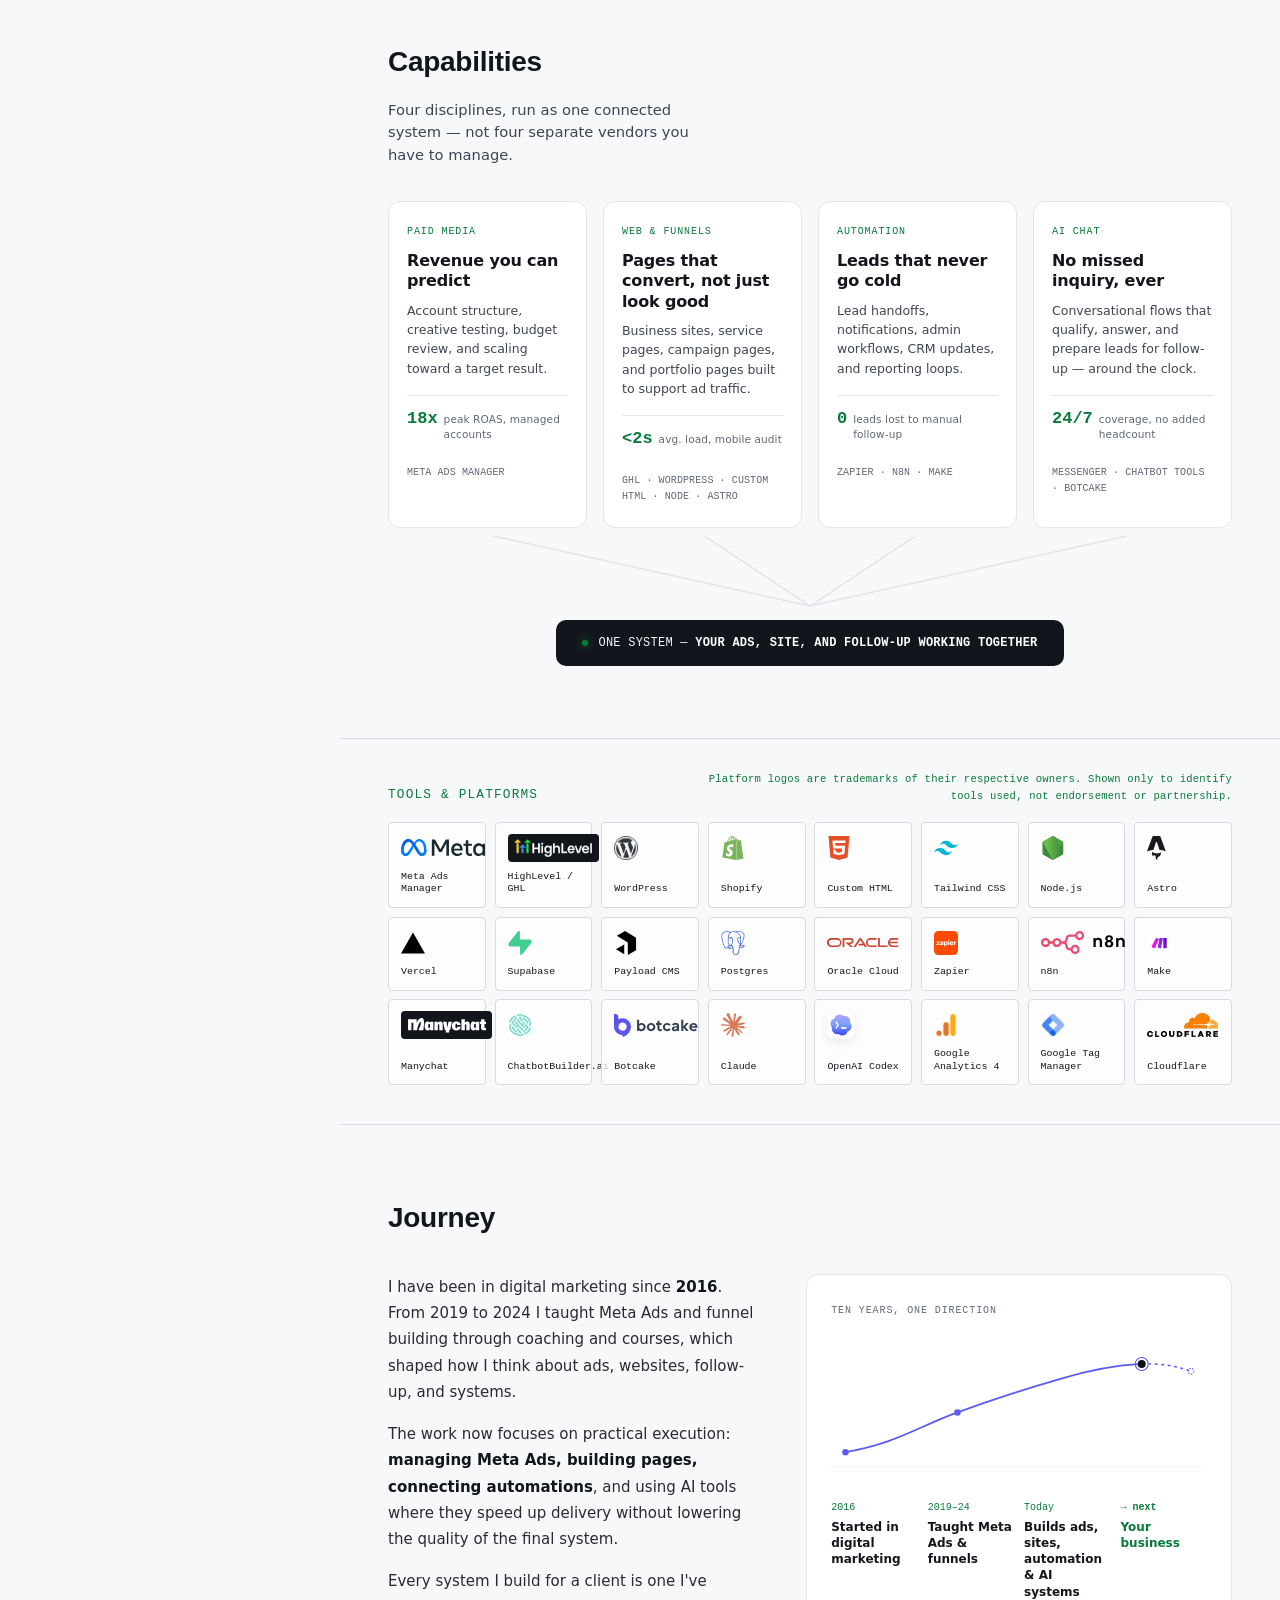
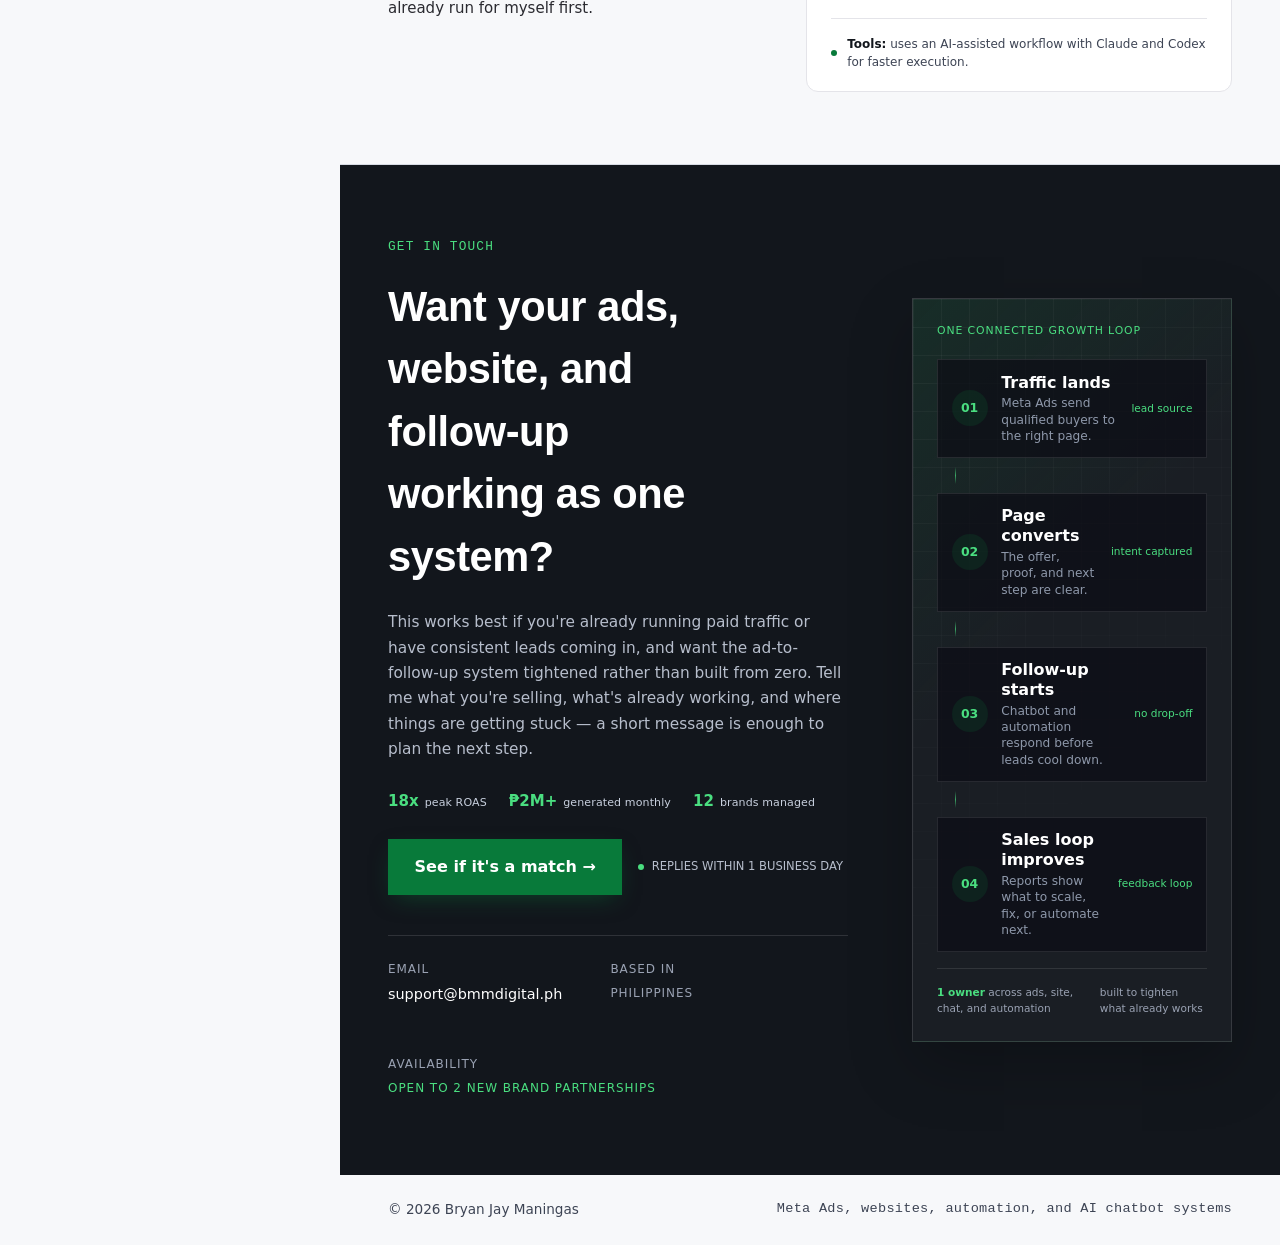
==== commit cc8535ec: "Reduce font chain and remaining audit warnings" ====
--- a/index.html
+++ b/index.html
@@ -8,9 +8,6 @@
 <meta name="description" content="Bryan Jay Maningas helps growth-focused businesses turn ad spend into predictable revenue with Meta Ads, conversion-focused websites, automation, and AI chatbot systems.">
 <link rel="icon" href="/favicon.png?v=20260708-profile" type="image/png">
 <link rel="apple-touch-icon" href="/apple-touch-icon.png?v=20260708-profile">
-<link rel="preconnect" href="https://fonts.googleapis.com">
-<link rel="preconnect" href="https://fonts.gstatic.com" crossorigin>
-<link href="https://fonts.googleapis.com/css2?family=Space+Grotesk:wght@400;500;600;700&family=Inter:wght@400;500;600&family=IBM+Plex+Mono:wght@400;500&display=swap" rel="stylesheet">
 <style>
   :root{
     --base:#F7F8FA;
@@ -21,6 +18,7 @@
     --accent:#087A3A;
     --accent-dim:#E8F7EE;
     --signal:#4ADE80;
+    --muted-strong:#5F6876;
   }
 
   *{margin:0;padding:0;box-sizing:border-box;}
@@ -34,7 +32,7 @@
   body{
     background:var(--base);
     color:var(--ink);
-    font-family:'Inter',system-ui,sans-serif;
+    font-family:'Inter',system-ui,-apple-system,BlinkMacSystemFont,'Segoe UI',sans-serif;
     line-height:1.5;
     -webkit-font-smoothing:antialiased;
   }
@@ -413,7 +411,7 @@
   .hero-chart-delta{
     font-size:0.78rem;
     font-weight:600;
-    color:var(--signal);
+    color:var(--accent);
   }
   .hero-chart-svg{
     width:100%;
@@ -532,7 +530,7 @@
     box-shadow:0 4px 10px rgba(18,22,28,0.08);
   }
   .stack-logo-name{
-    font-family:'IBM Plex Mono',monospace;
+    font-family:'IBM Plex Mono','SFMono-Regular',Consolas,'Liberation Mono',monospace;
     font-size:0.68rem;
     font-weight:500;
     color:var(--ink);
@@ -650,7 +648,7 @@
     transition:opacity 220ms ease, transform 220ms ease;
   }
   .stat-value.is-pending{
-    opacity:0.7;
+    opacity:1;
     transform:translateY(4px);
   }
   .hero-chart-line,
@@ -743,13 +741,13 @@
     font-family:'Space Grotesk',sans-serif;
     font-size:1.1rem;
     font-weight:700;
-    color:var(--signal);
+    color:var(--accent);
     text-align:center;
     white-space:nowrap;
   }
   .proof-compare-arrow .mono{
     font-size:0.7rem;
-    color:var(--signal);
+    color:var(--accent);
     display:block;
     margin-top:0.2rem;
   }
@@ -1071,7 +1069,7 @@
     border:1px solid rgba(17,17,20,0.1);
     background:rgba(255,255,255,0.9);
     color:var(--slate);
-    font-family:'IBM Plex Mono',monospace;
+    font-family:'IBM Plex Mono','SFMono-Regular',Consolas,'Liberation Mono',monospace;
     font-size:0.68rem;
     letter-spacing:0.08em;
     padding:0.38rem 0.55rem;
@@ -1796,7 +1794,7 @@
     display:inline-block;
     margin-bottom:10px;
   }
-  .ai-engine-branch-tag.confident{color:#16803C; background:#D7EFDF;}
+  .ai-engine-branch-tag.confident{color:#075B2B; background:#D7EFDF;}
   .ai-engine-branch-tag.ambiguous{color:var(--ai-amber); background:#F5E4C0;}
   .ai-engine-branch-tag.escalate{color:var(--ai-text); background:#E9E9EE;}
   .ai-engine-branch-title{
@@ -2083,7 +2081,7 @@
     line-height:1.3;
     margin-bottom:8px;
     min-height:42px;
-    font-family:'Space Grotesk',sans-serif;
+    font-family:'Space Grotesk',ui-sans-serif,system-ui,-apple-system,BlinkMacSystemFont,'Segoe UI',sans-serif;
     letter-spacing:-0.01em;
   }
   .cap-system-desc{
@@ -2109,13 +2107,13 @@
   }
   .cap-system-metric-label{
     font-size:10.5px;
-    color:#9A9AA4;
+    color:var(--muted-strong);
     letter-spacing:0.01em;
   }
   .cap-system-stack{
     font-family:'IBM Plex Mono',monospace;
     font-size:10px;
-    color:#9A9AA4;
+    color:var(--muted-strong);
     letter-spacing:0.01em;
     line-height:1.6;
   }
@@ -2254,7 +2252,7 @@
     font-size:10px;
     letter-spacing:0.09em;
     text-transform:uppercase;
-    color:#9A9AA4;
+    color:var(--muted-strong);
     margin-bottom:18px;
   }
   .journey-chart-svg-wrap{
@@ -2337,7 +2335,7 @@
     overflow:hidden;
   }
   .contact-section .eyebrow{
-    color:var(--accent);
+    color:#4ADE80;
     margin-bottom:1.25rem;
   }
   .contact-section h2{
@@ -2496,11 +2494,11 @@
     font-family:var(--mono);
     font-size:0.94rem;
     font-weight:700;
-    color:var(--accent);
+    color:#4ADE80;
   }
   .contact-proof-label{
     font-size:0.69rem;
-    color:#6D7688;
+    color:#C8D0DE;
     letter-spacing:0.01em;
   }
   .contact-cta-row{
@@ -2618,7 +2616,7 @@
 
     <div class="sidebar-footer">
       <p>Based in the Philippines, working with businesses online.</p>
-      <p style="margin-top:0.6rem;"><a href="mailto:support@bmmdigital.ph">support@bmmdigital.ph</a></p>
+      <p style="margin-top:0.6rem;"><!--email_off--><a href="mailto:support@bmmdigital.ph">support@bmmdigital.ph</a><!--/email_off--></p>
     </div>
   </aside>
 
@@ -3138,7 +3136,7 @@
           <div class="contact-meta">
             <div>
               <span>Email</span>
-              <a href="mailto:support@bmmdigital.ph">support@bmmdigital.ph</a>
+              <!--email_off--><a href="mailto:support@bmmdigital.ph">support@bmmdigital.ph</a><!--/email_off-->
             </div>
             <div>
               <span>Based in</span>
@@ -3437,13 +3435,12 @@
 
       var sections = navLinks.map(function (link) {
         var id = link.getAttribute('href').slice(1);
-        return { link: link, section: document.getElementById(id), top: 0 };
+        return { link: link, section: document.getElementById(id) };
       }).filter(function (item) {
         return !!item.section;
       });
 
       if (!sections.length) return;
-      var ticking = false;
 
       function setActive(link) {
         navLinks.forEach(function (item) {
@@ -3451,60 +3448,30 @@
         });
       }
 
-      function refreshSectionPositions() {
-        sections.forEach(function (item) {
-          item.top = item.section.getBoundingClientRect().top + window.scrollY;
-        });
-      }
-
-      function updateActive() {
-        var marker = window.scrollY + Math.min(window.innerHeight * 0.72, 720);
-        var current = sections[0];
-
-        sections.forEach(function (item) {
-          if (item.top <= marker) current = item;
-        });
-
-        setActive(current.link);
-      }
-
-      function requestUpdateActive() {
-        if (ticking) return;
-        ticking = true;
-        window.requestAnimationFrame(function () {
-          updateActive();
-          ticking = false;
-        });
-      }
-
-      function refreshAndUpdateActive() {
-        refreshSectionPositions();
-        requestUpdateActive();
-      }
-
       sections.forEach(function (item) {
-        item.link.addEventListener('click', function (event) {
-          event.preventDefault();
-          var prefersReducedMotion = window.matchMedia('(prefers-reduced-motion: reduce)').matches;
-          var top = item.top;
-
-          window.scrollTo({
-            top: Math.max(0, top),
-            behavior: prefersReducedMotion ? 'auto' : 'smooth'
-          });
-
-          if (history.pushState) {
-            history.pushState(null, '', item.link.getAttribute('href'));
-          }
-
+        item.link.addEventListener('click', function () {
           setActive(item.link);
         });
       });
 
-      refreshAndUpdateActive();
-      window.setTimeout(refreshAndUpdateActive, 120);
-      window.addEventListener('scroll', requestUpdateActive, { passive:true });
-      window.addEventListener('resize', refreshAndUpdateActive);
+      if (!('IntersectionObserver' in window)) return;
+
+      var observer = new IntersectionObserver(function (entries) {
+        entries.forEach(function (entry) {
+          if (!entry.isIntersecting) return;
+          var match = sections.find(function (item) {
+            return item.section === entry.target;
+          });
+          if (match) setActive(match.link);
+        });
+      }, {
+        rootMargin:'-38% 0px -48% 0px',
+        threshold:0
+      });
+
+      sections.forEach(function (item) {
+        observer.observe(item.section);
+      });
     }
     function init() {
       initStats();
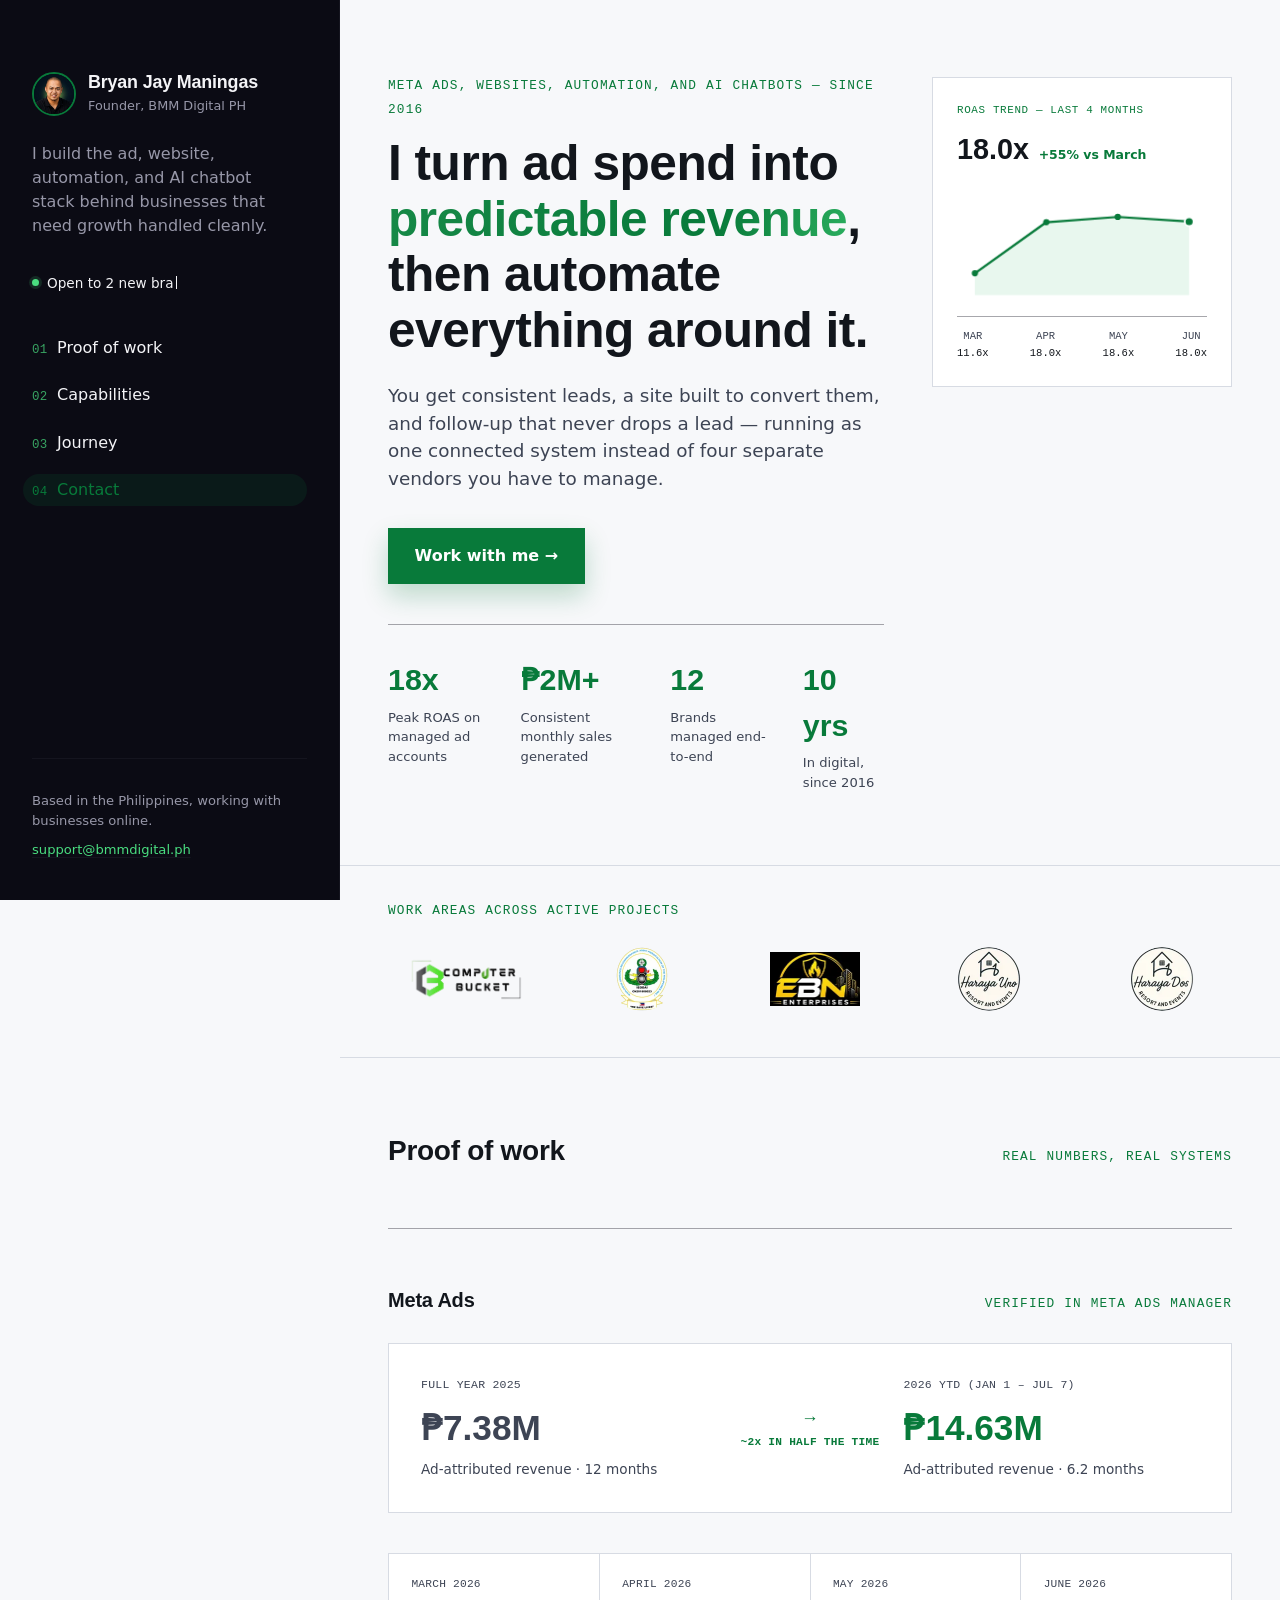
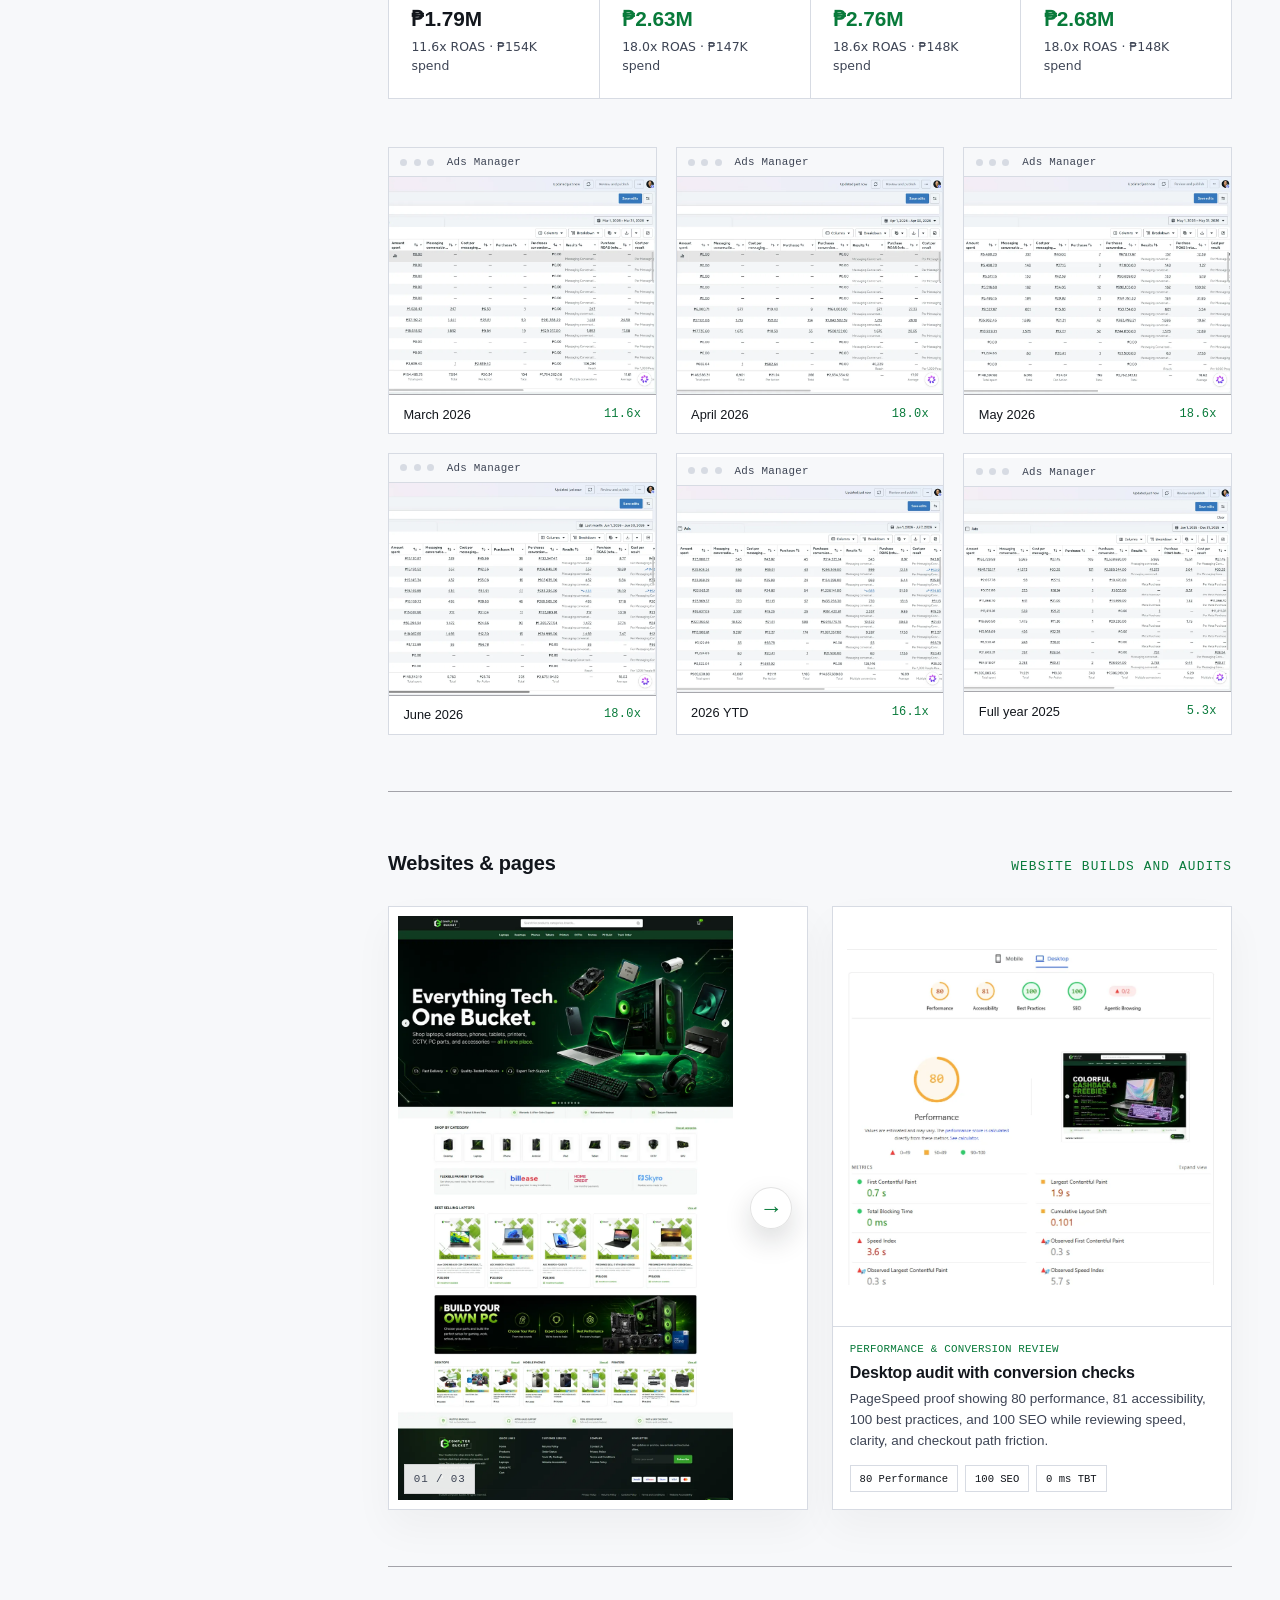
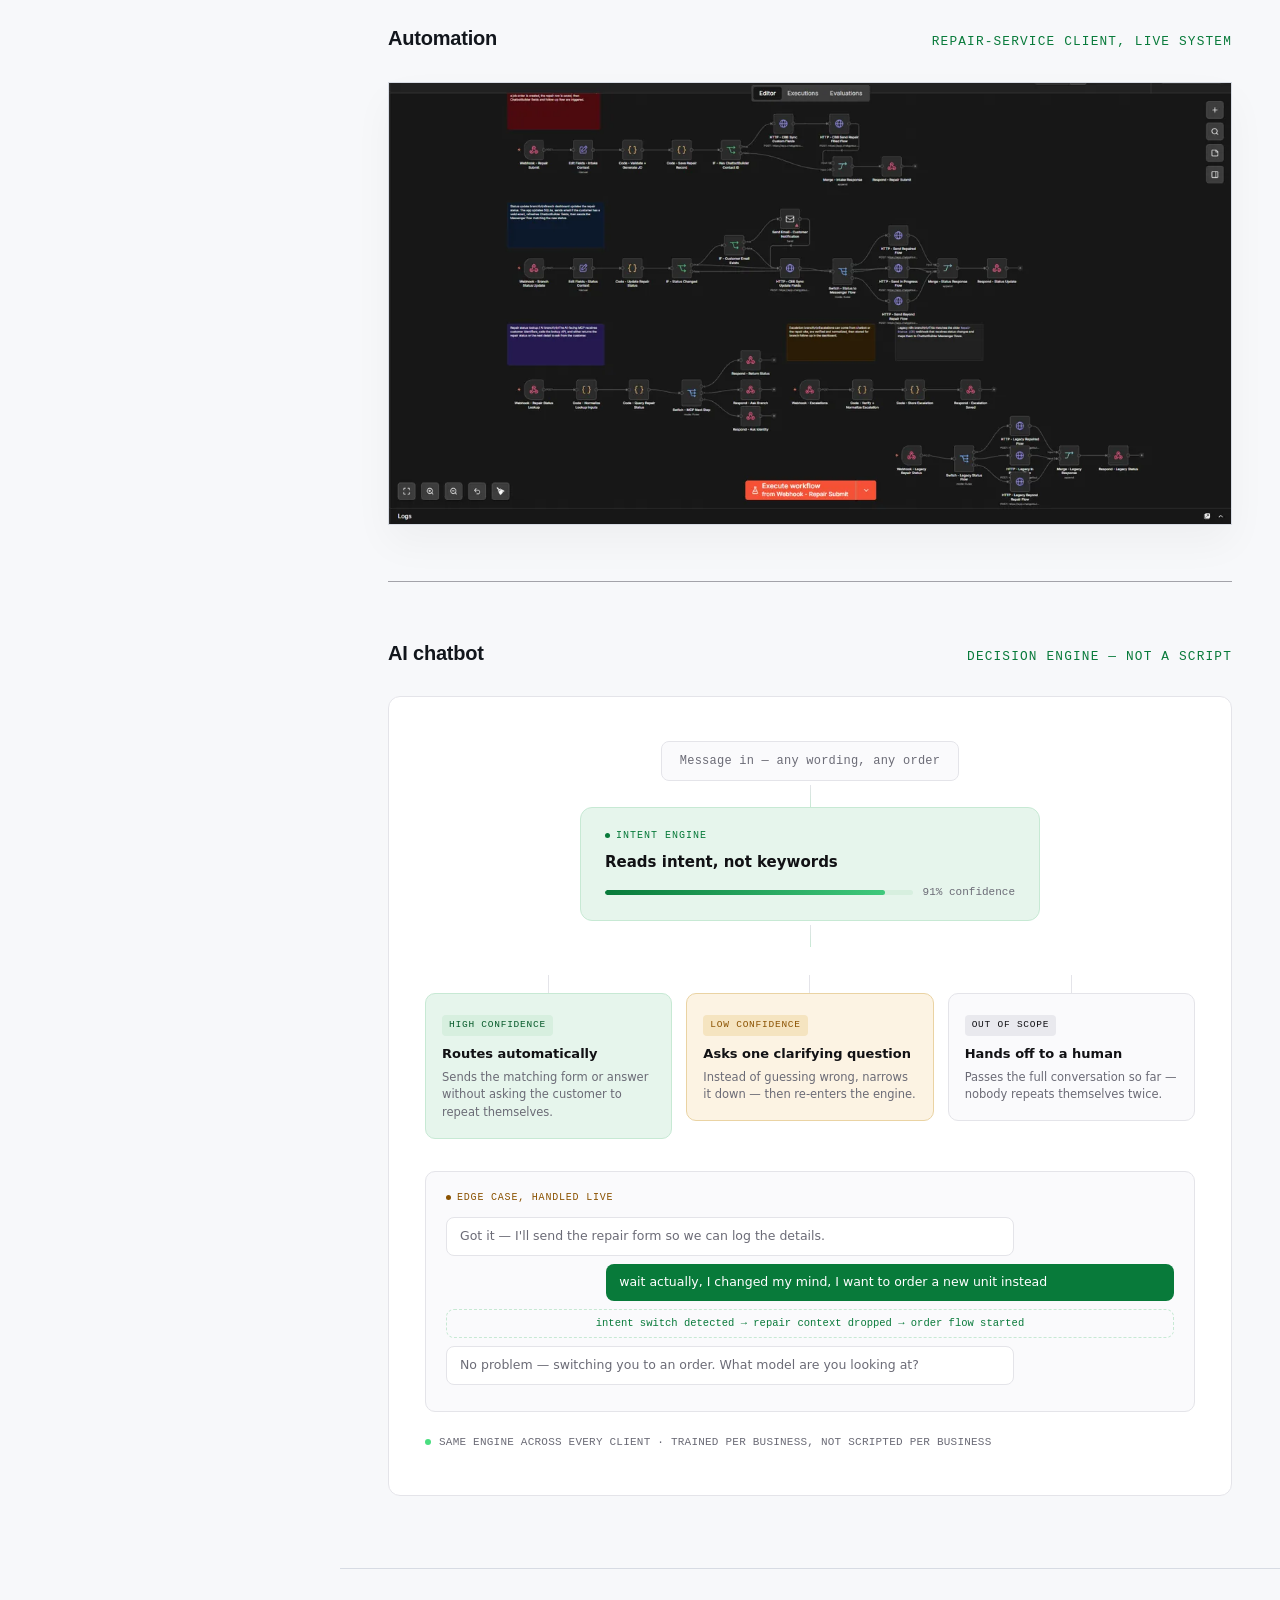
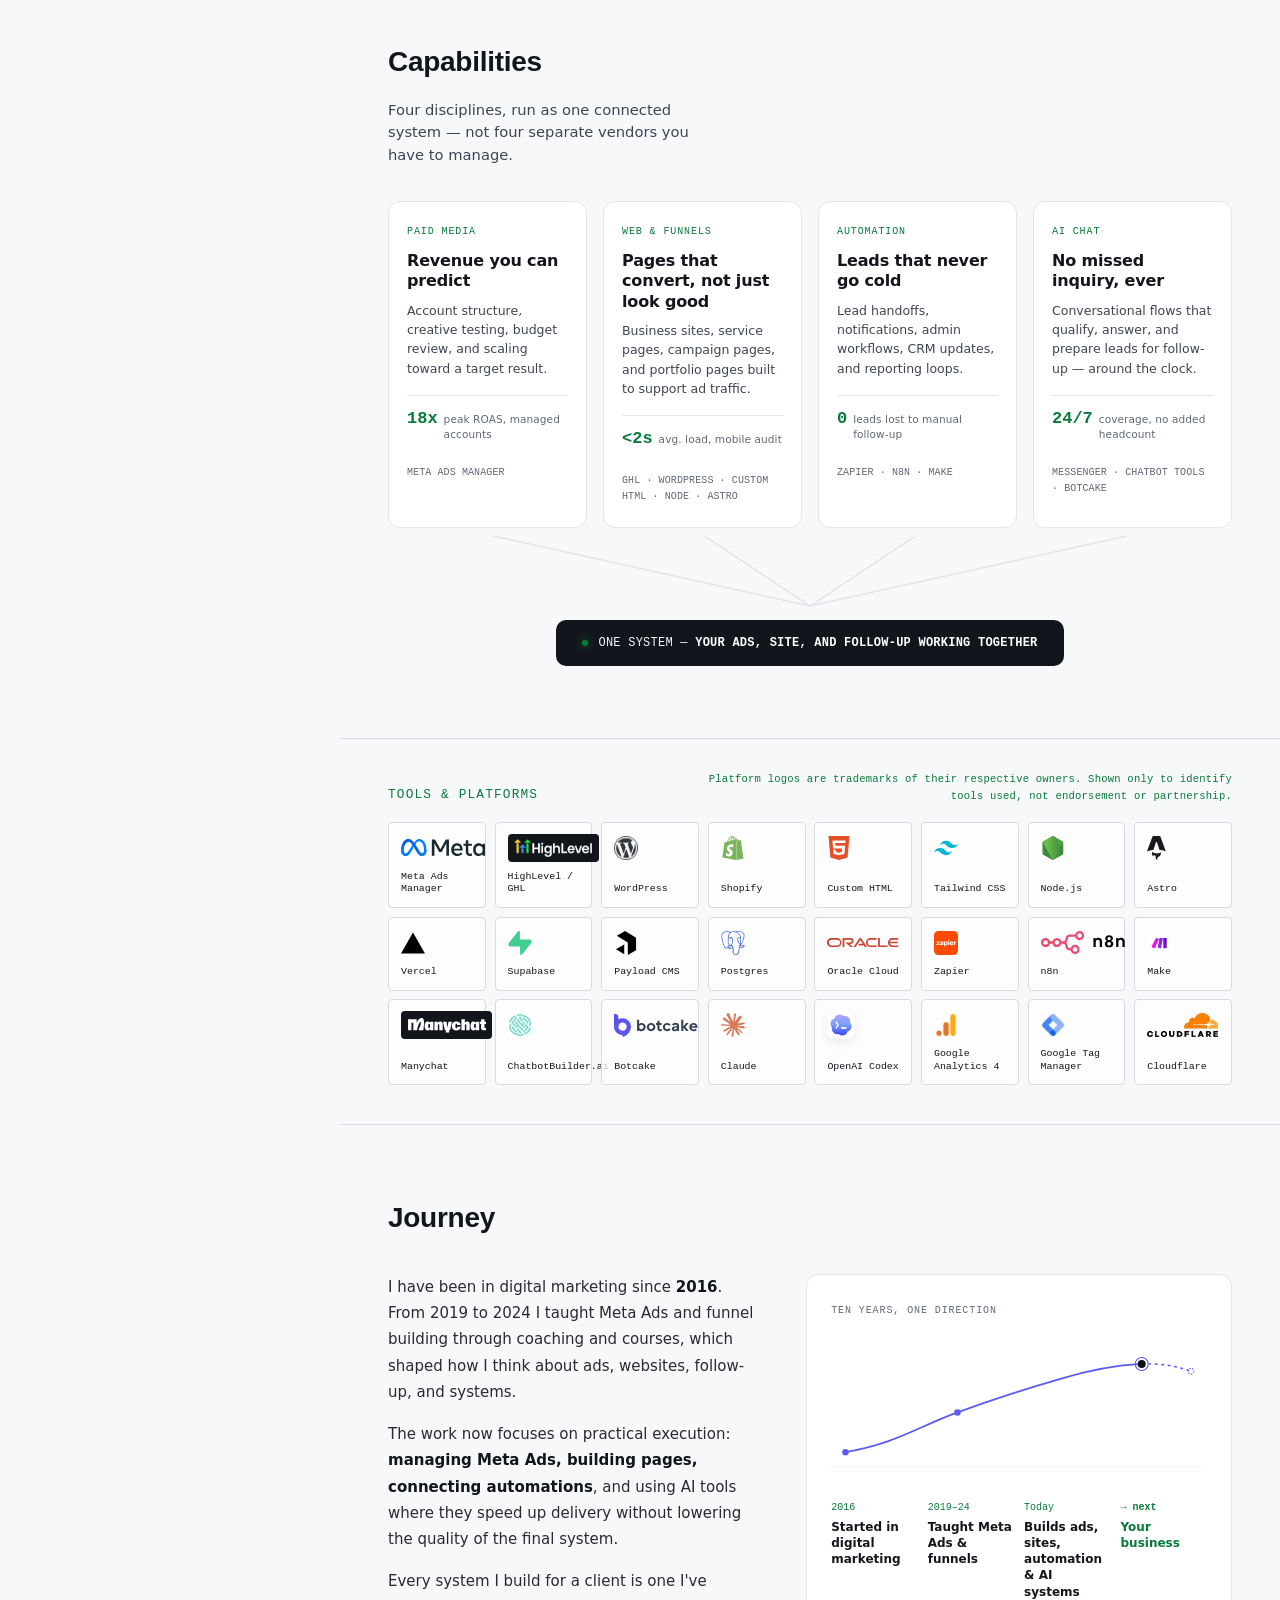
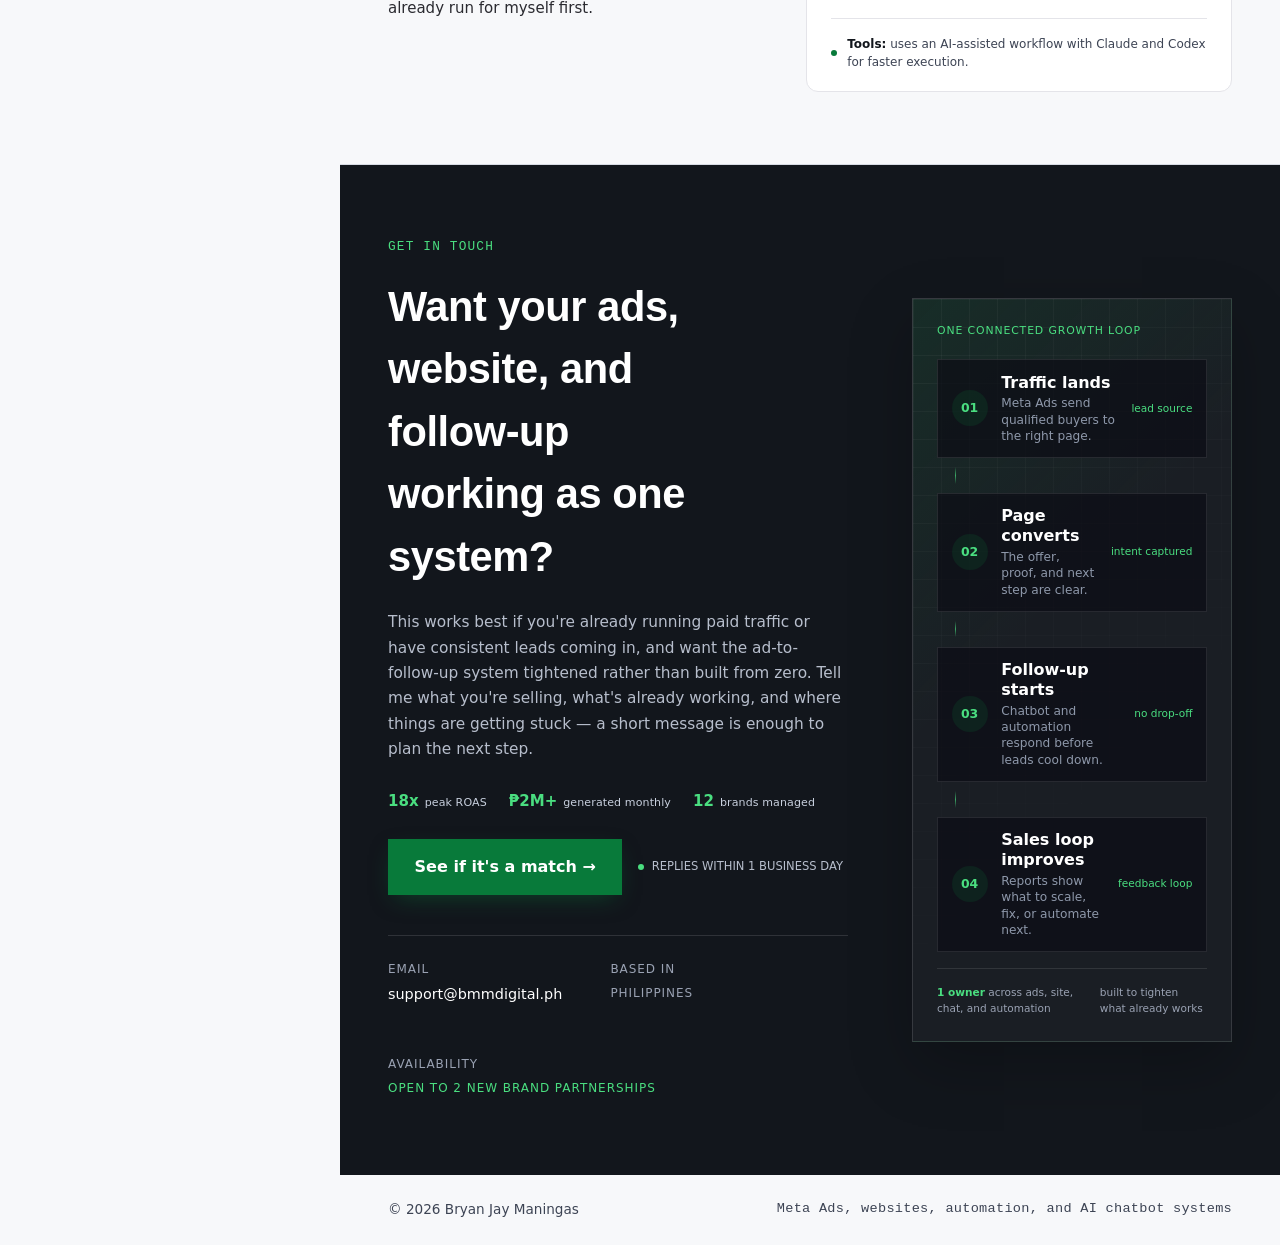
==== commit ac2d7e3b: "Clean remaining stale contrast token" ====
--- a/index.html
+++ b/index.html
@@ -1660,7 +1660,6 @@
     --ai-green:#4ADE80;
     --ai-text:#111114;
     --ai-text-dim:#6B6B76;
-    --ai-text-dimmer:#9A9AA4;
     background:var(--ai-panel);
     border:1px solid var(--ai-border);
     border-radius:12px;
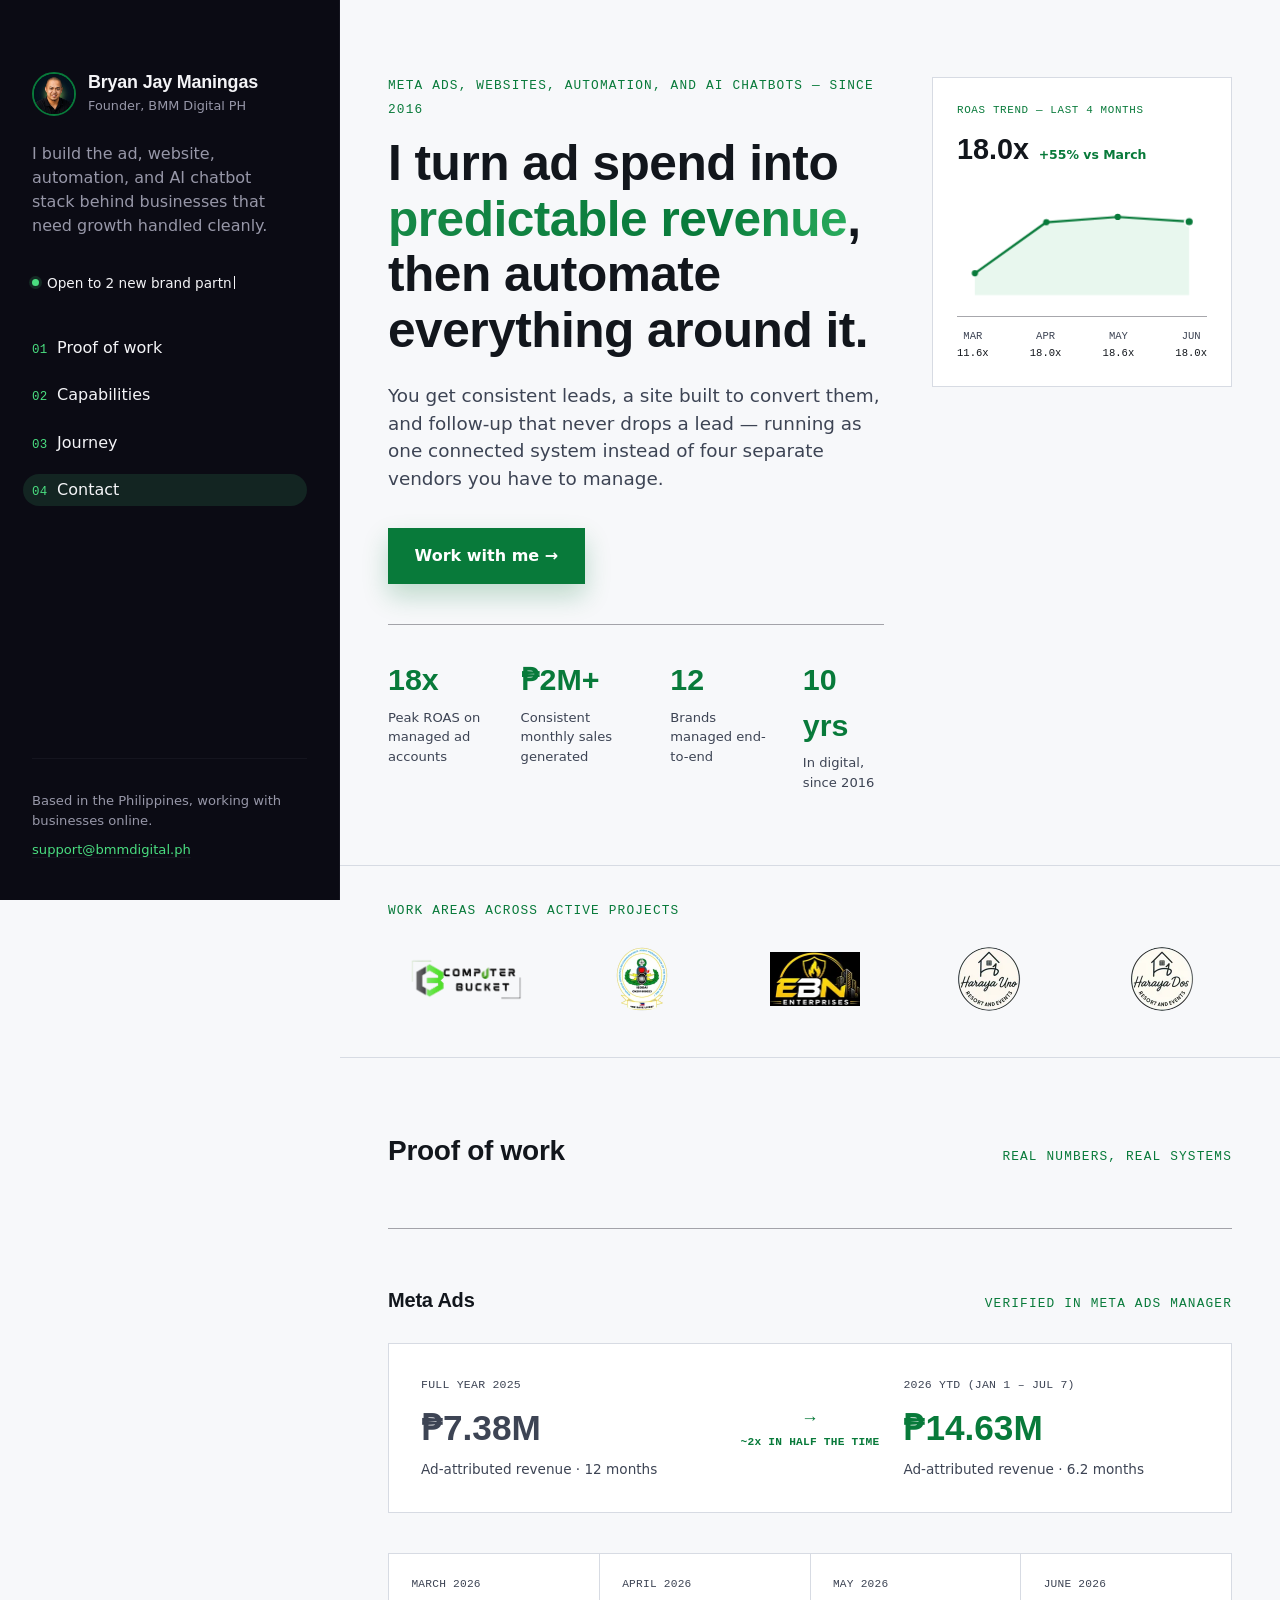
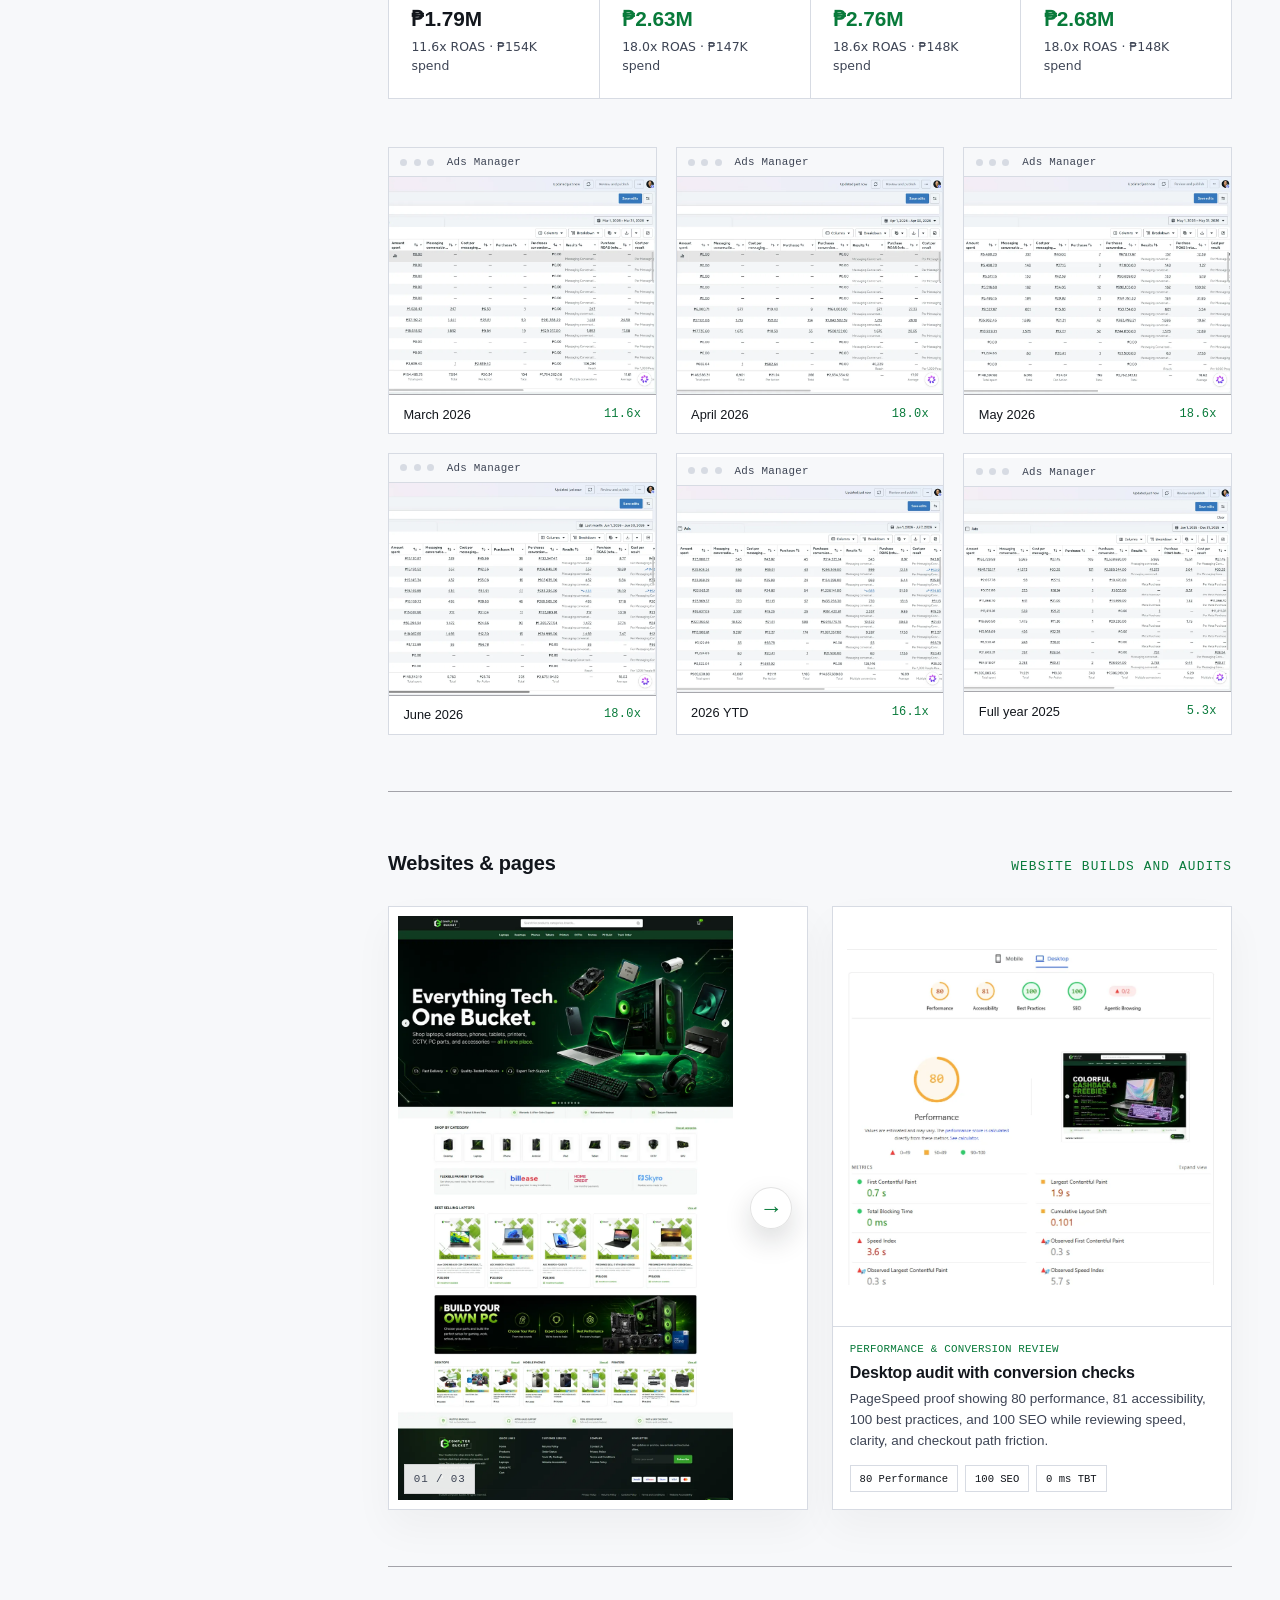
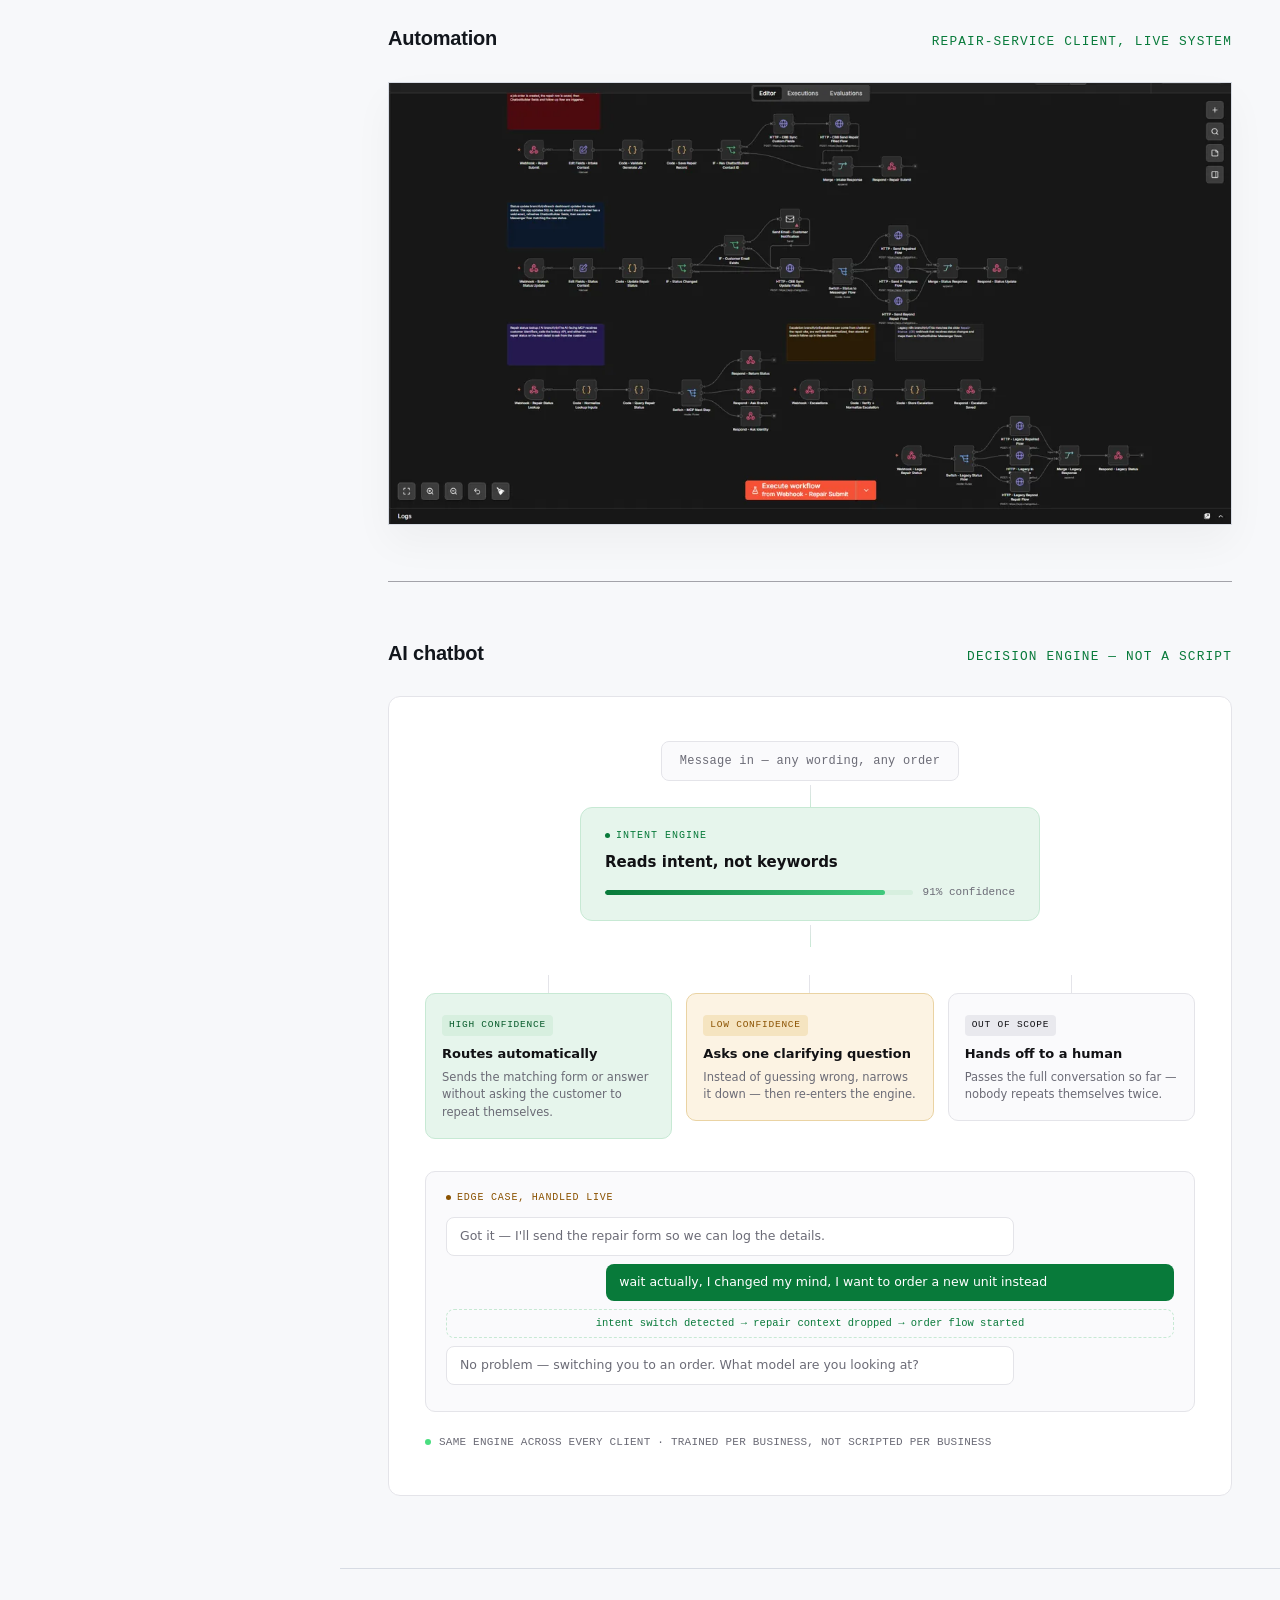
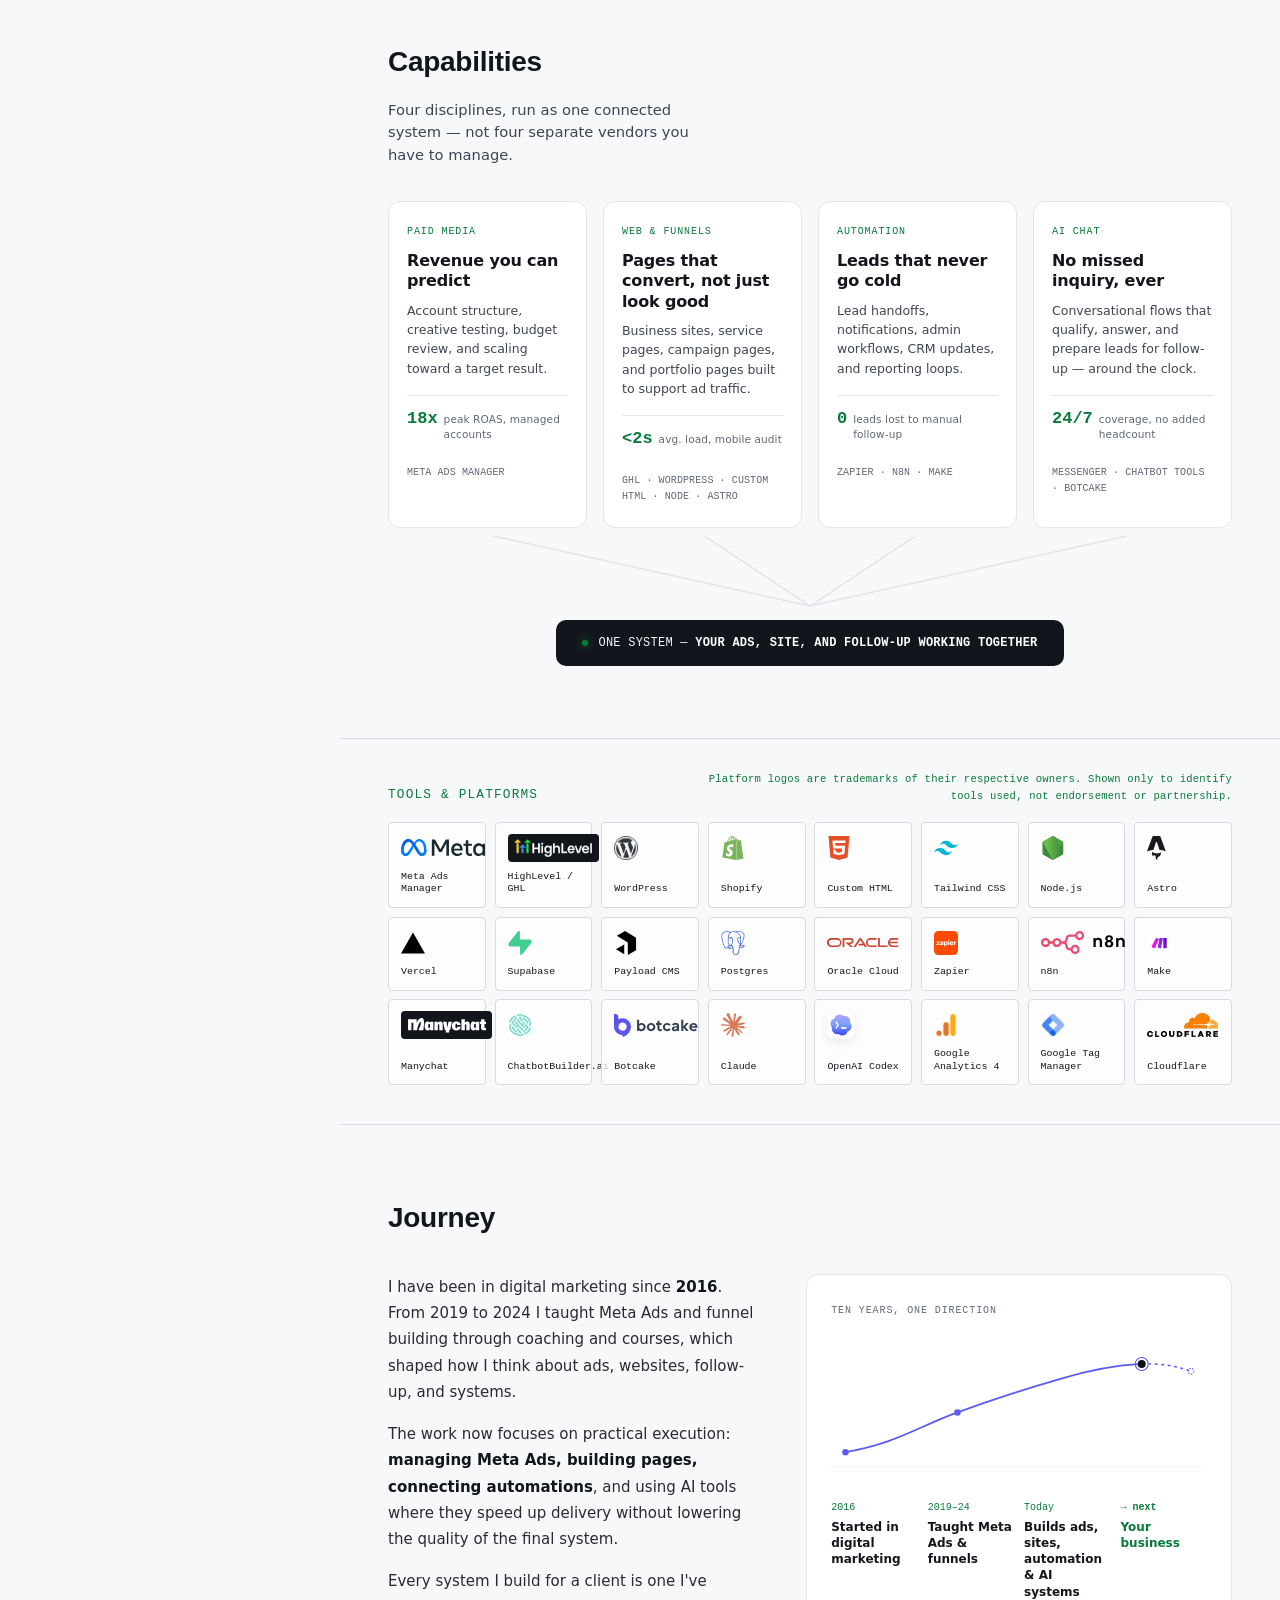
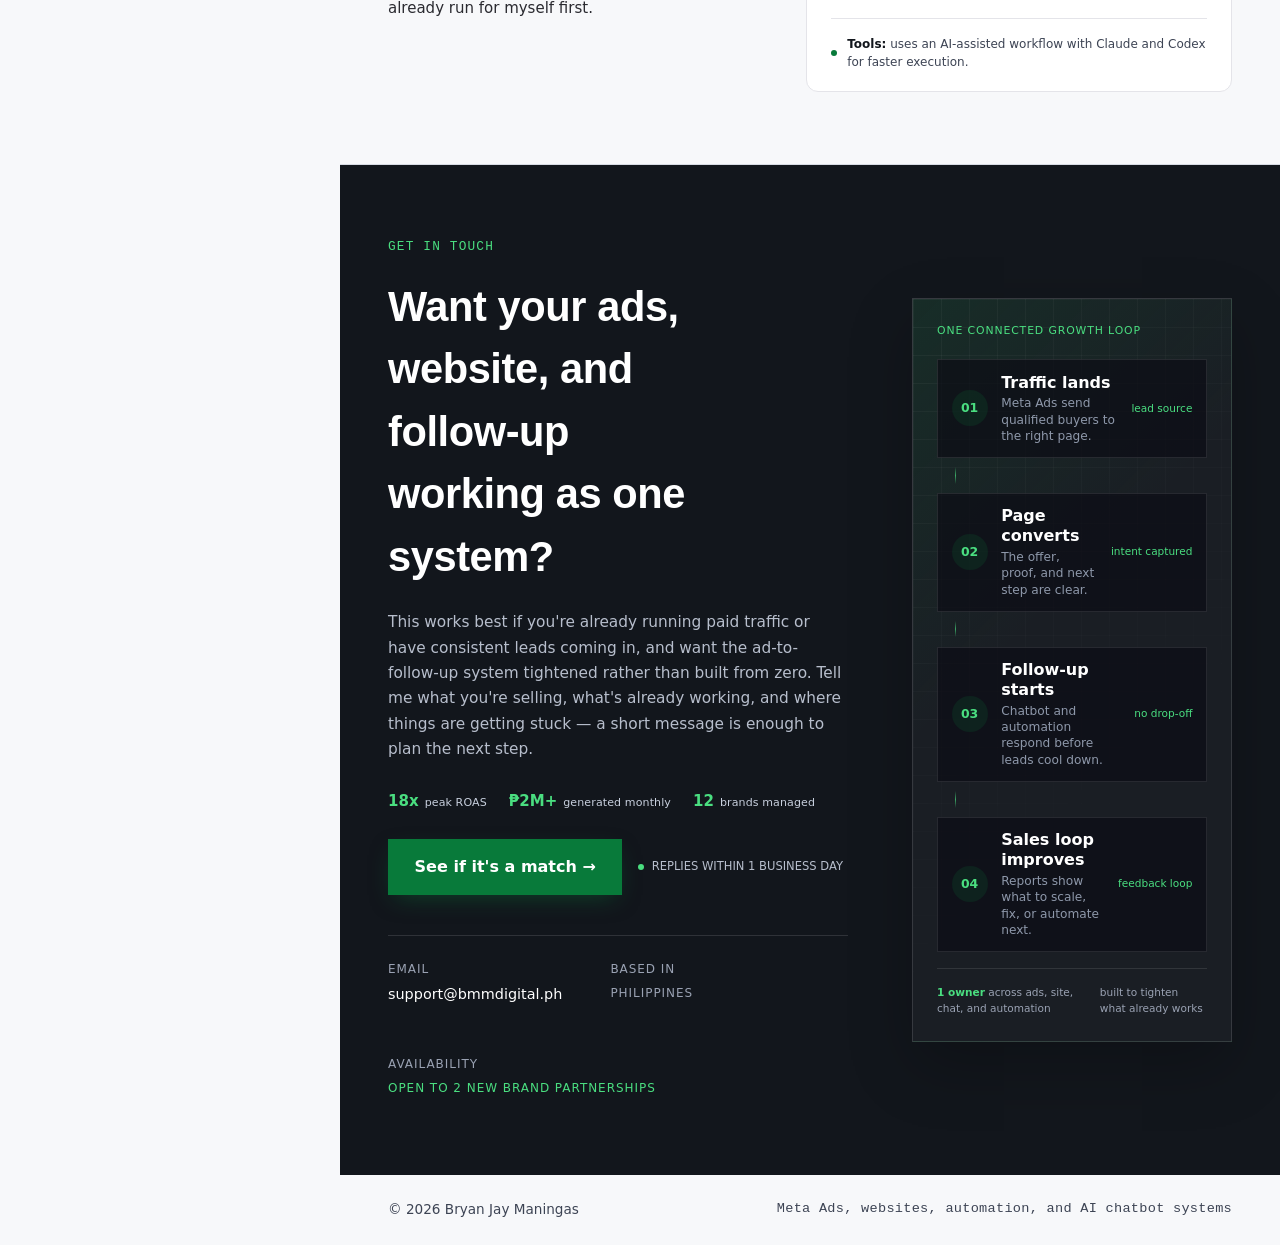
==== commit 01f1c9f3: "Fix desktop sidebar nav contrast" ====
--- a/index.html
+++ b/index.html
@@ -247,7 +247,7 @@
   nav.primary-nav a .mono{
     font-size:0.78rem;
     color:#4ADE80;
-    opacity:0.72;
+    opacity:1;
     font-weight:500;
   }
   nav.primary-nav a:hover{
@@ -255,11 +255,11 @@
     background:rgba(8,122,58,0.08);
   }
   nav.primary-nav a.is-active{
-    color:var(--accent);
-    background:rgba(8,122,58,0.14);
+    color:#F4F4F7;
+    background:rgba(74,222,128,0.12);
   }
   nav.primary-nav a.is-active .mono{
-    color:var(--accent);
+    color:#4ADE80;
     opacity:1;
   }
 
